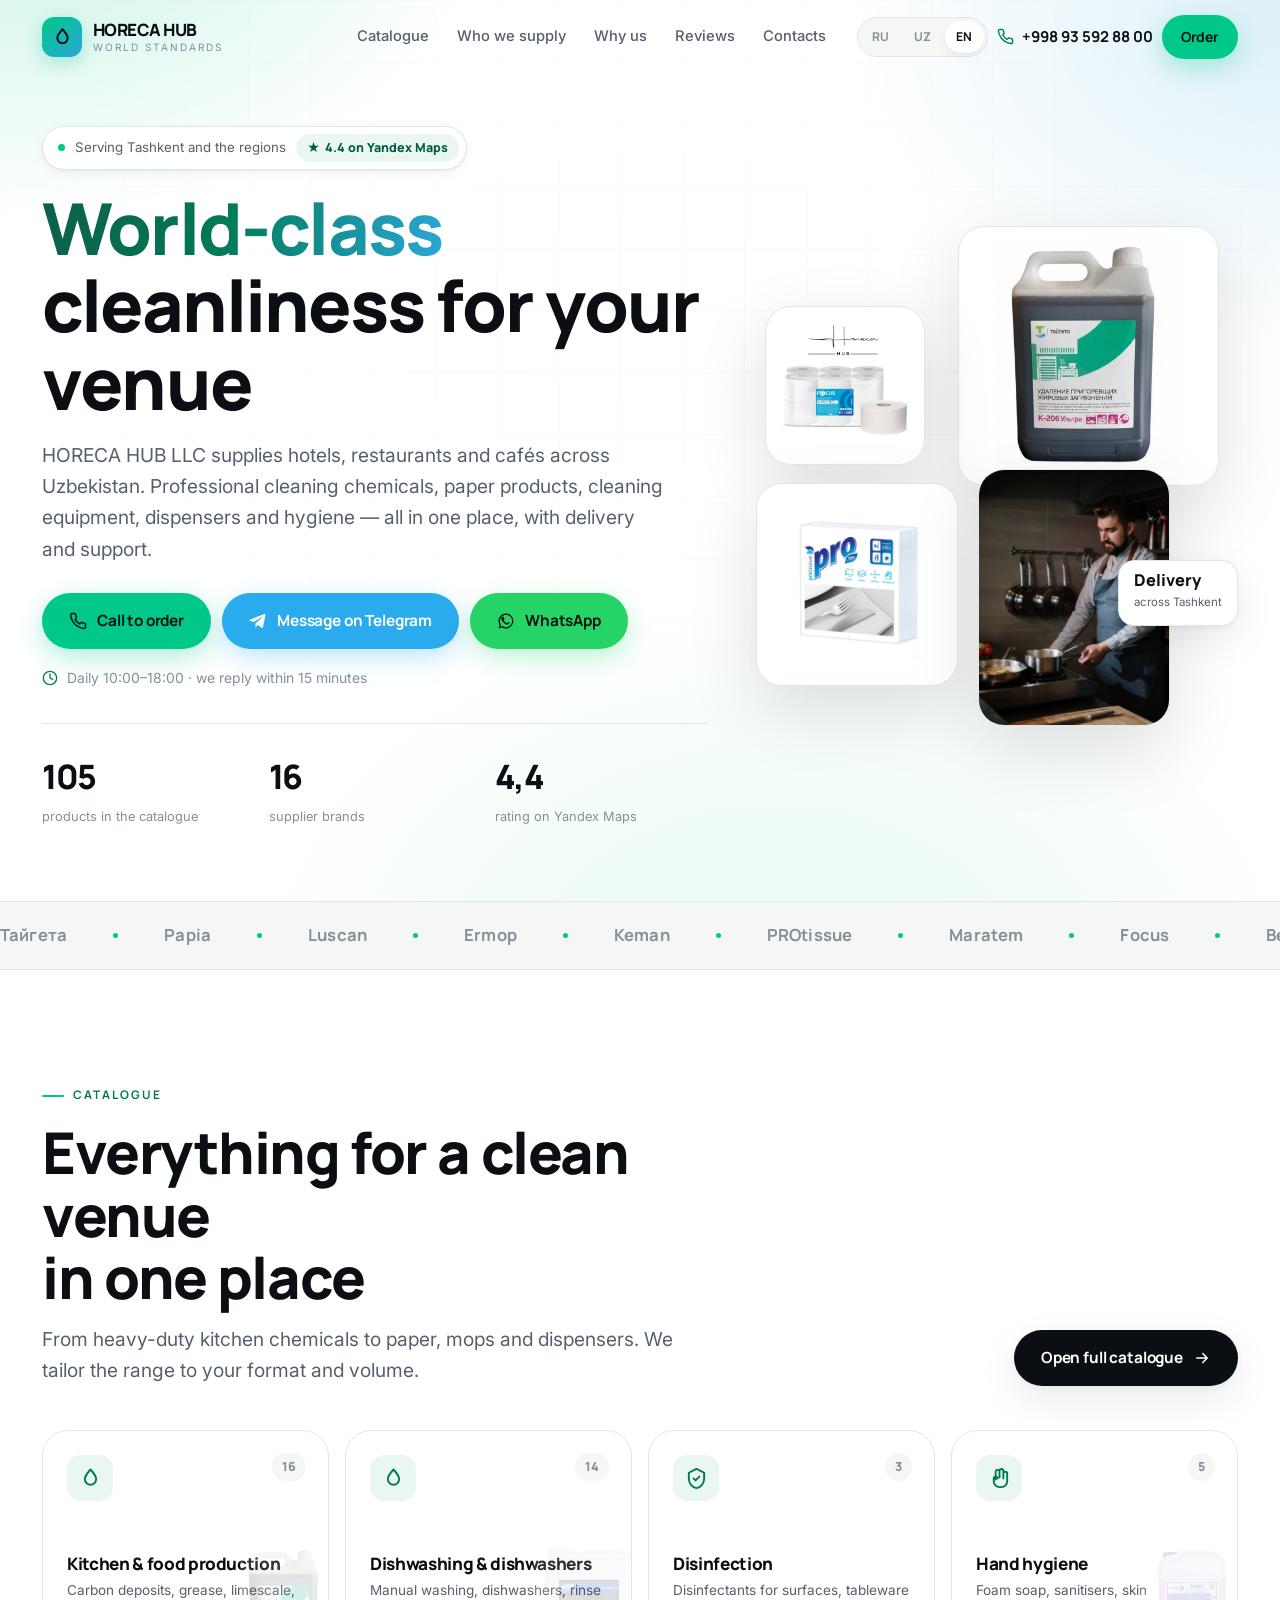
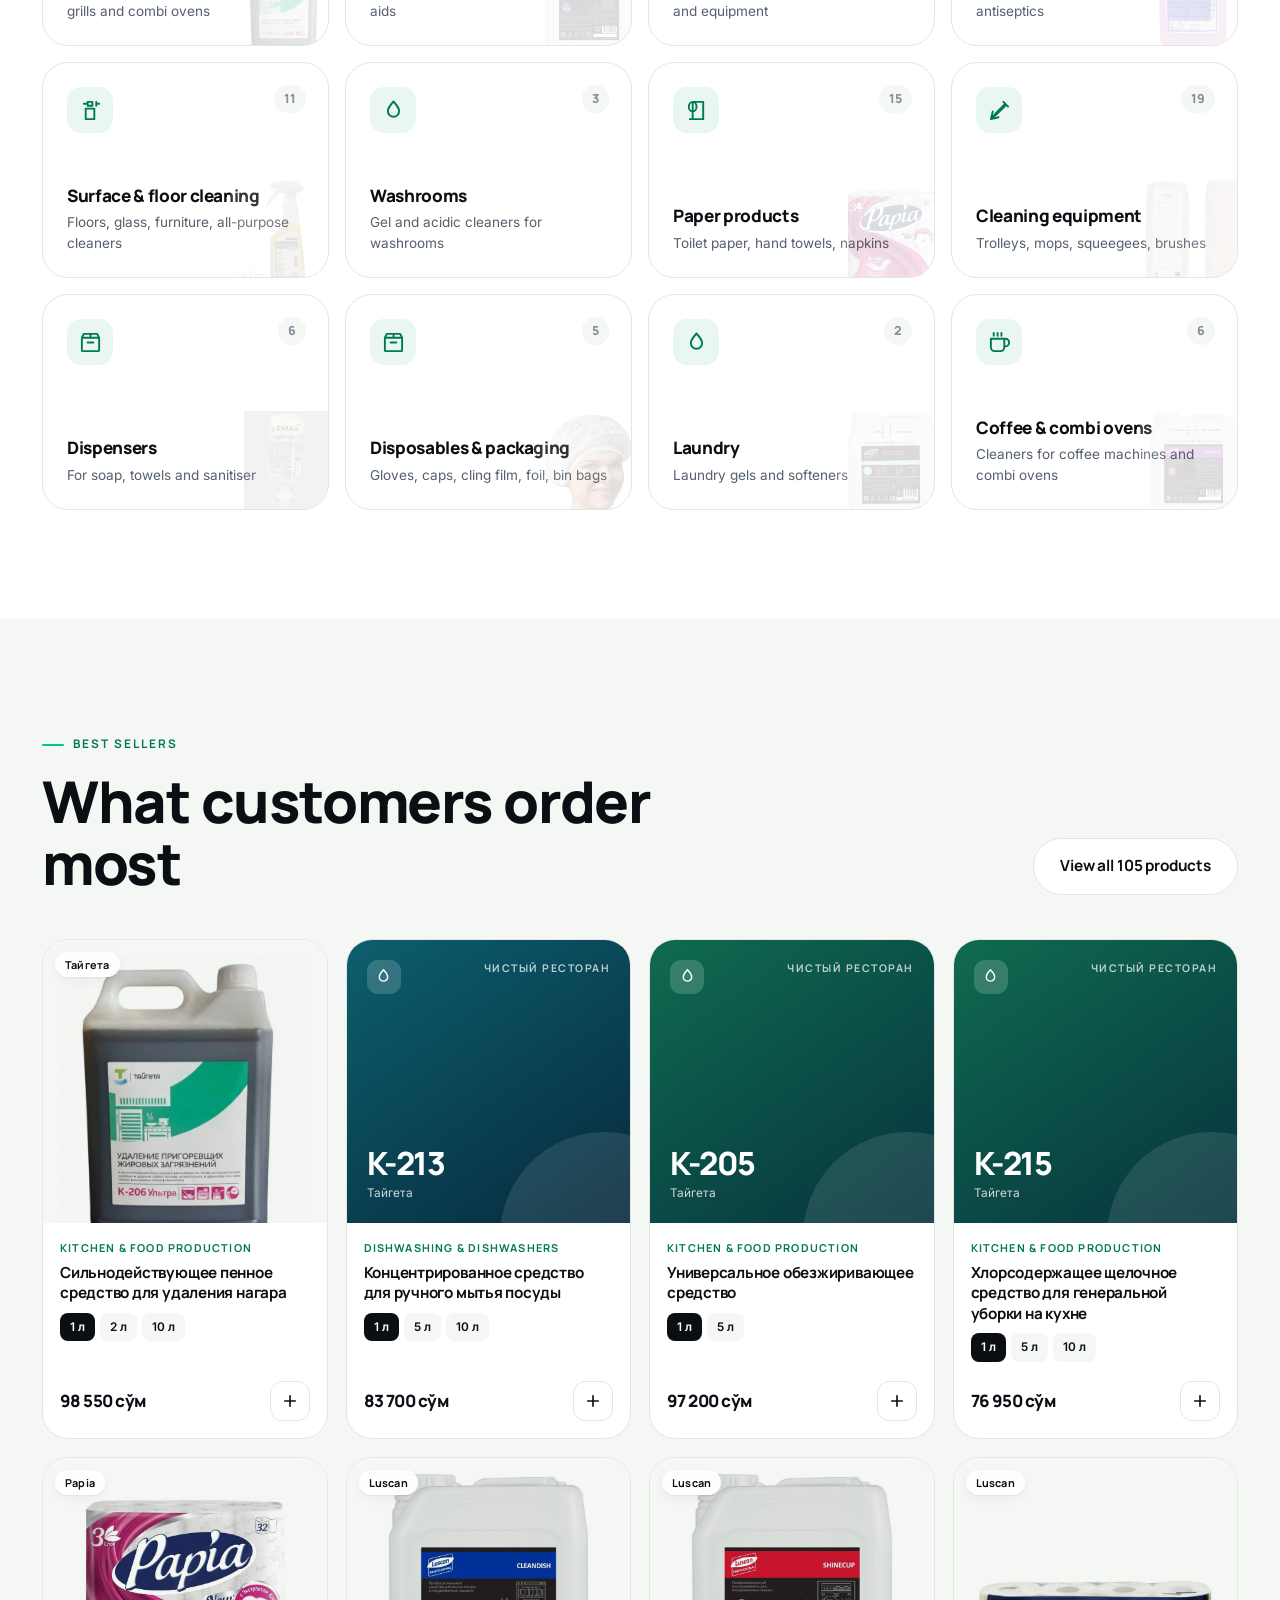
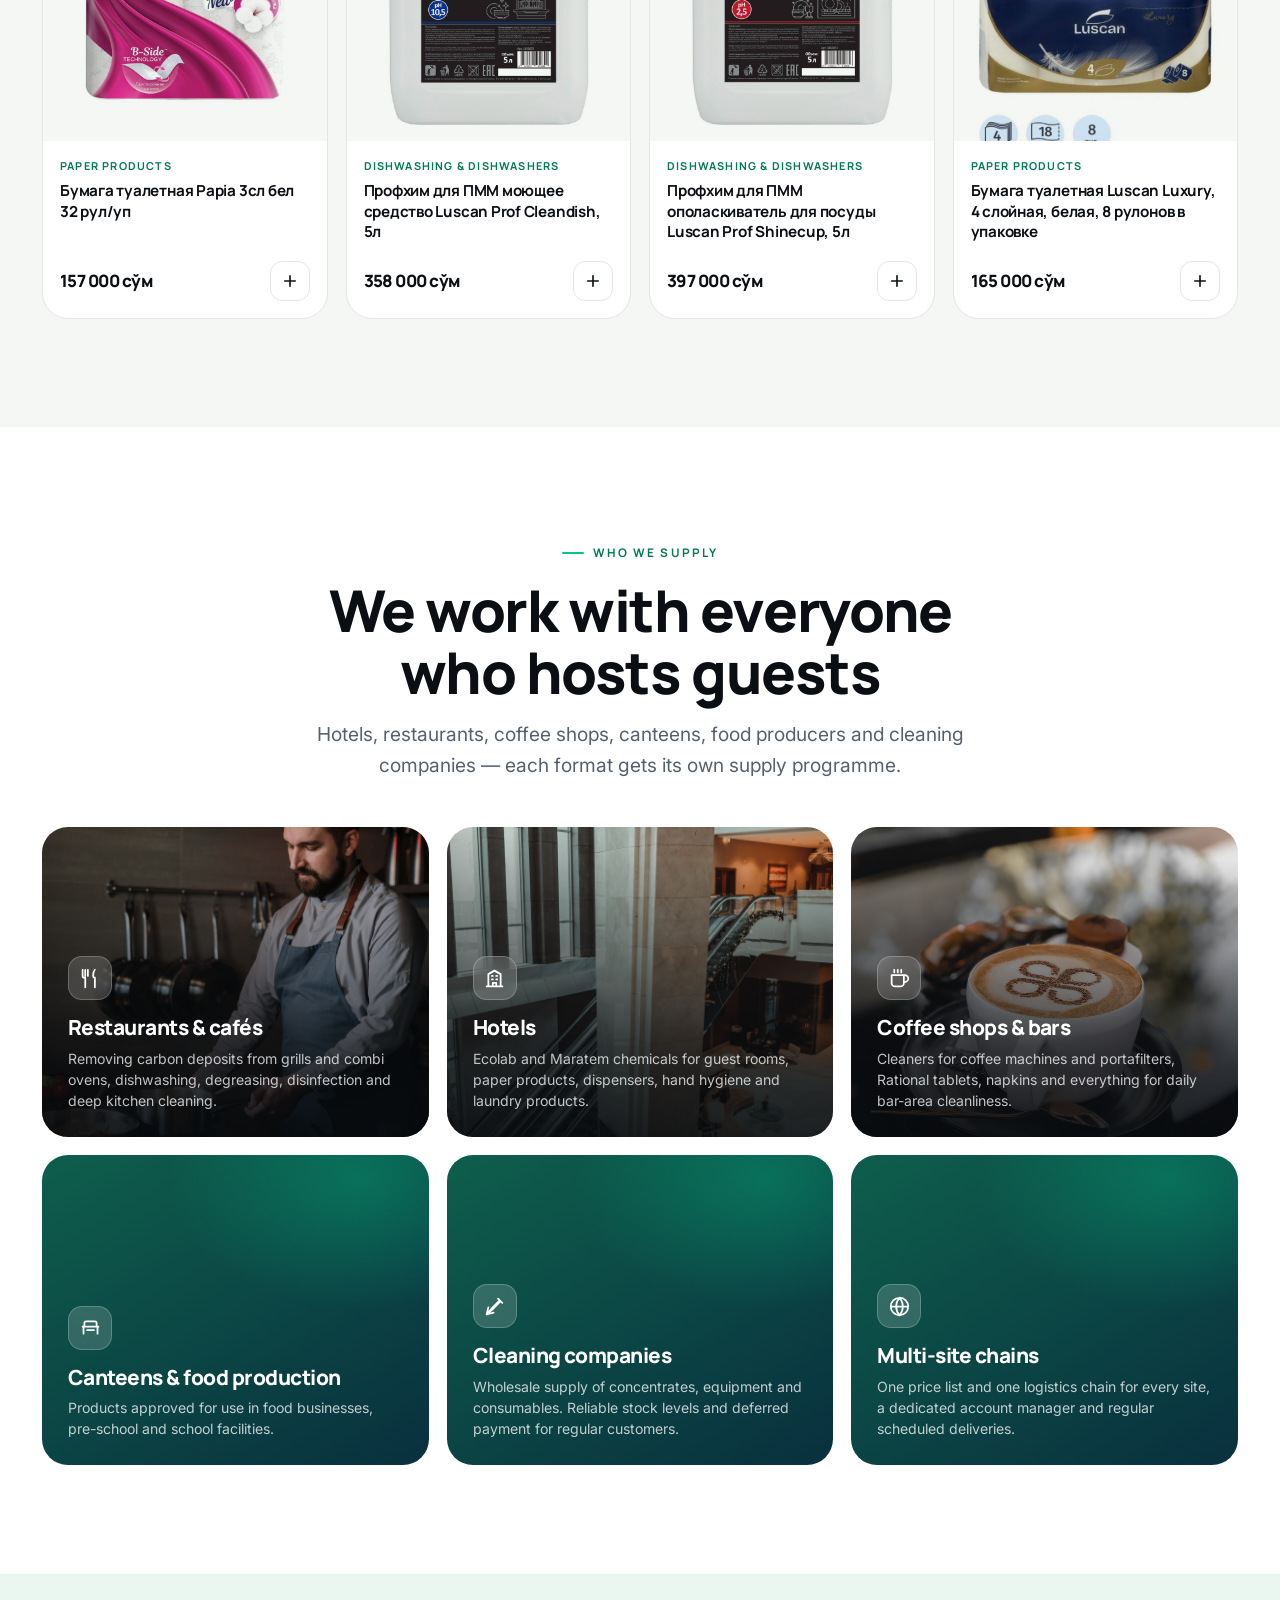
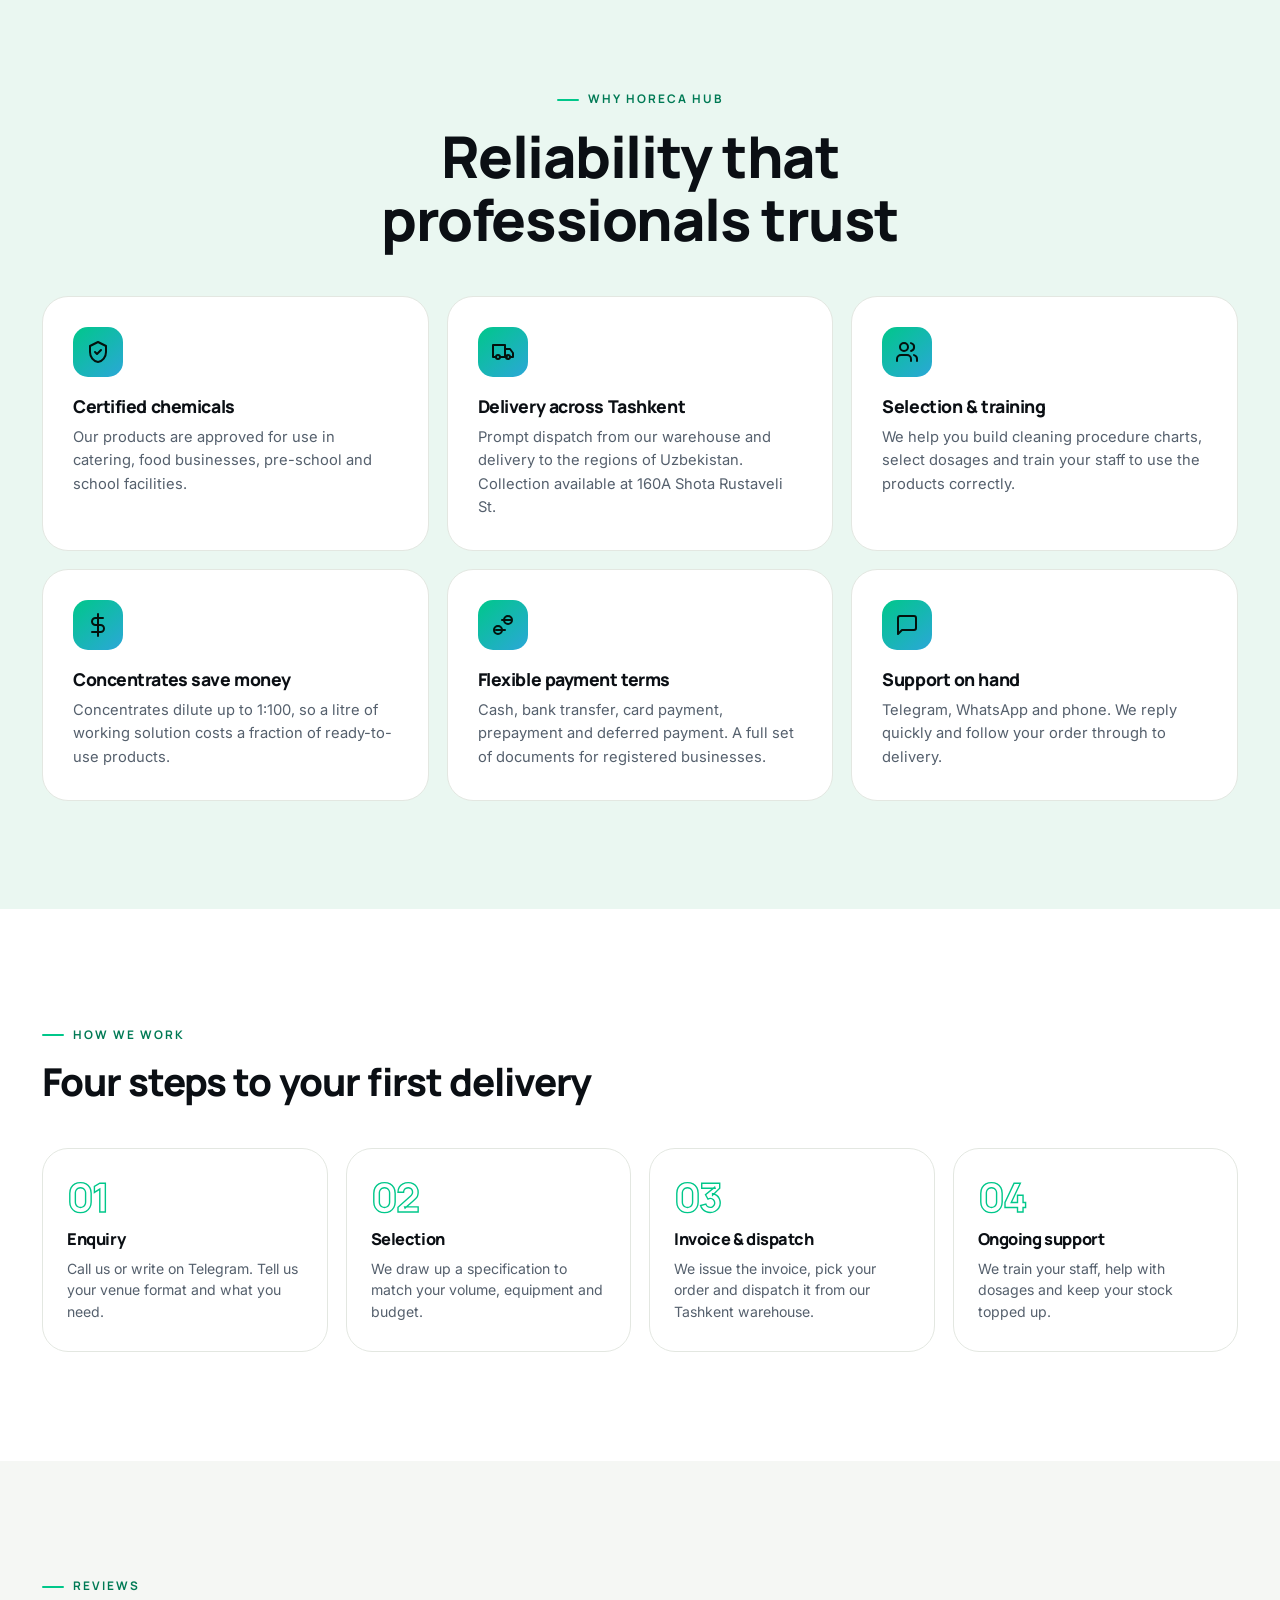
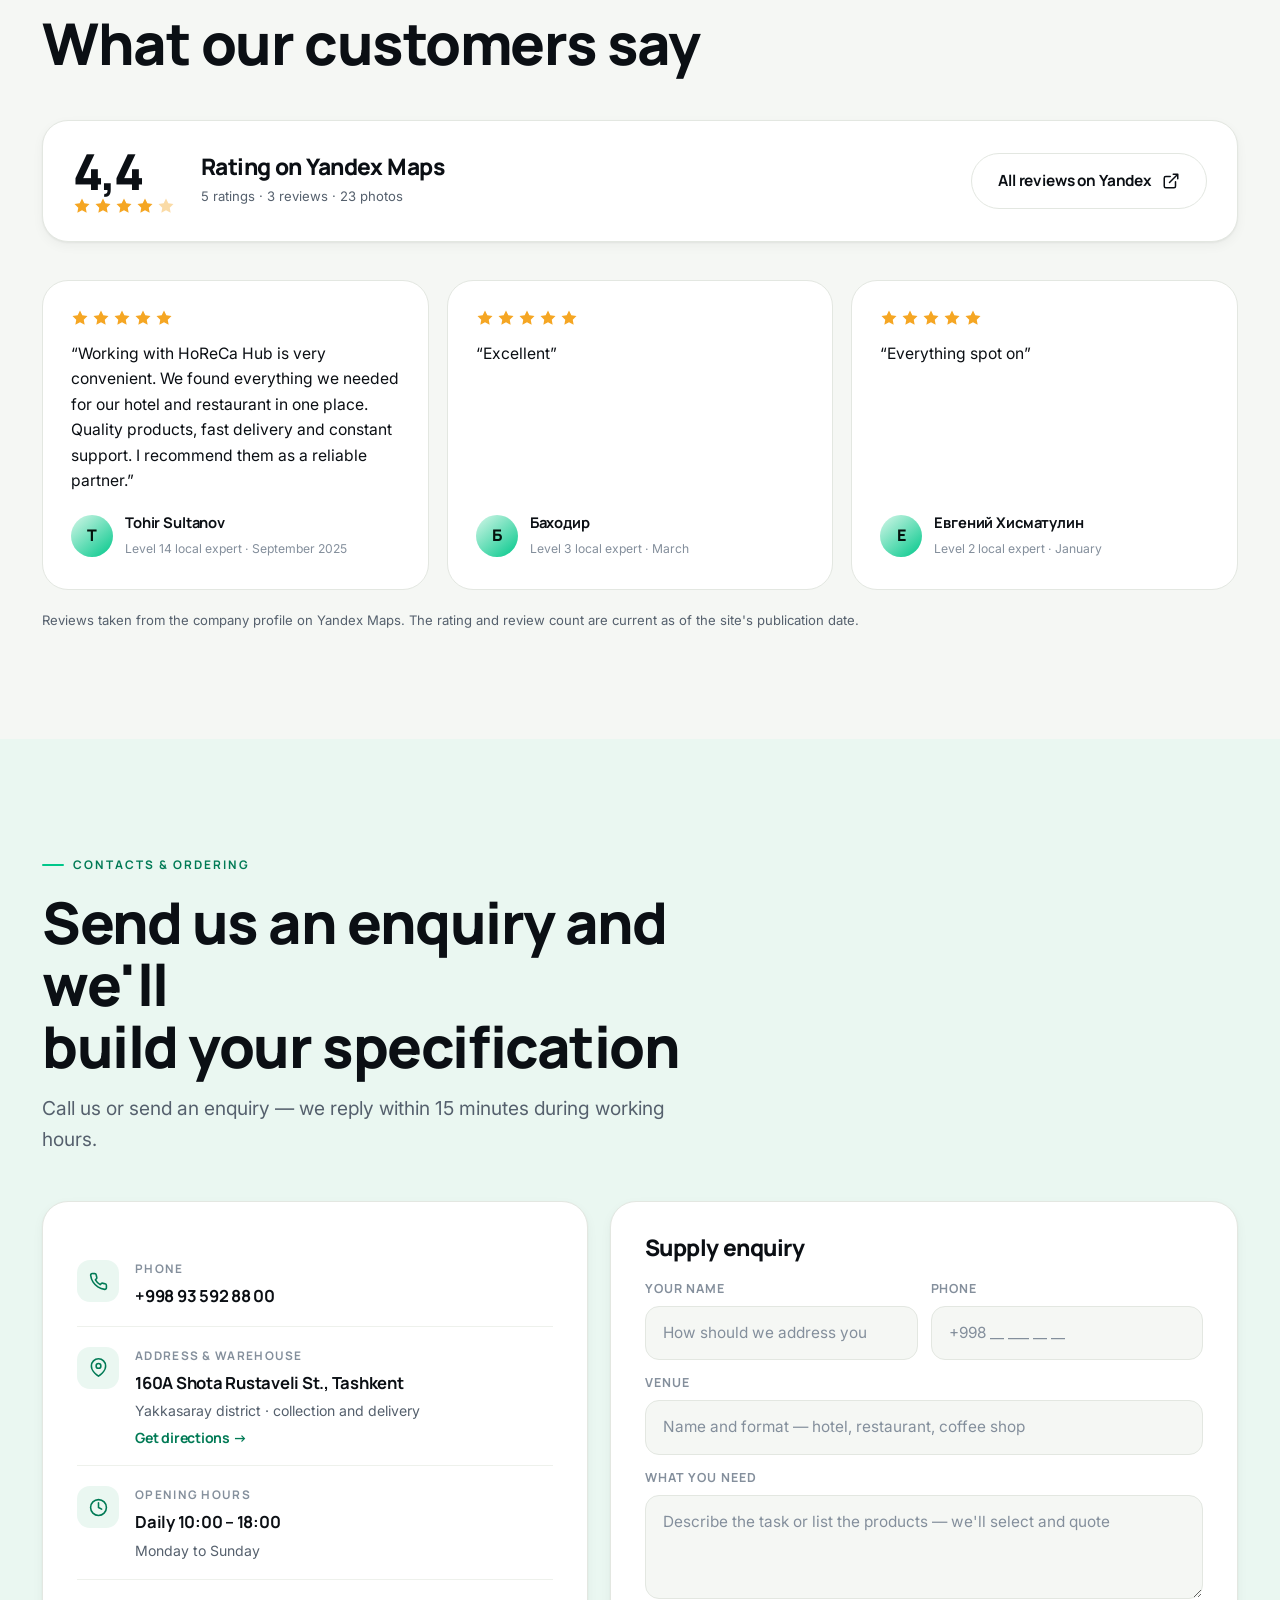
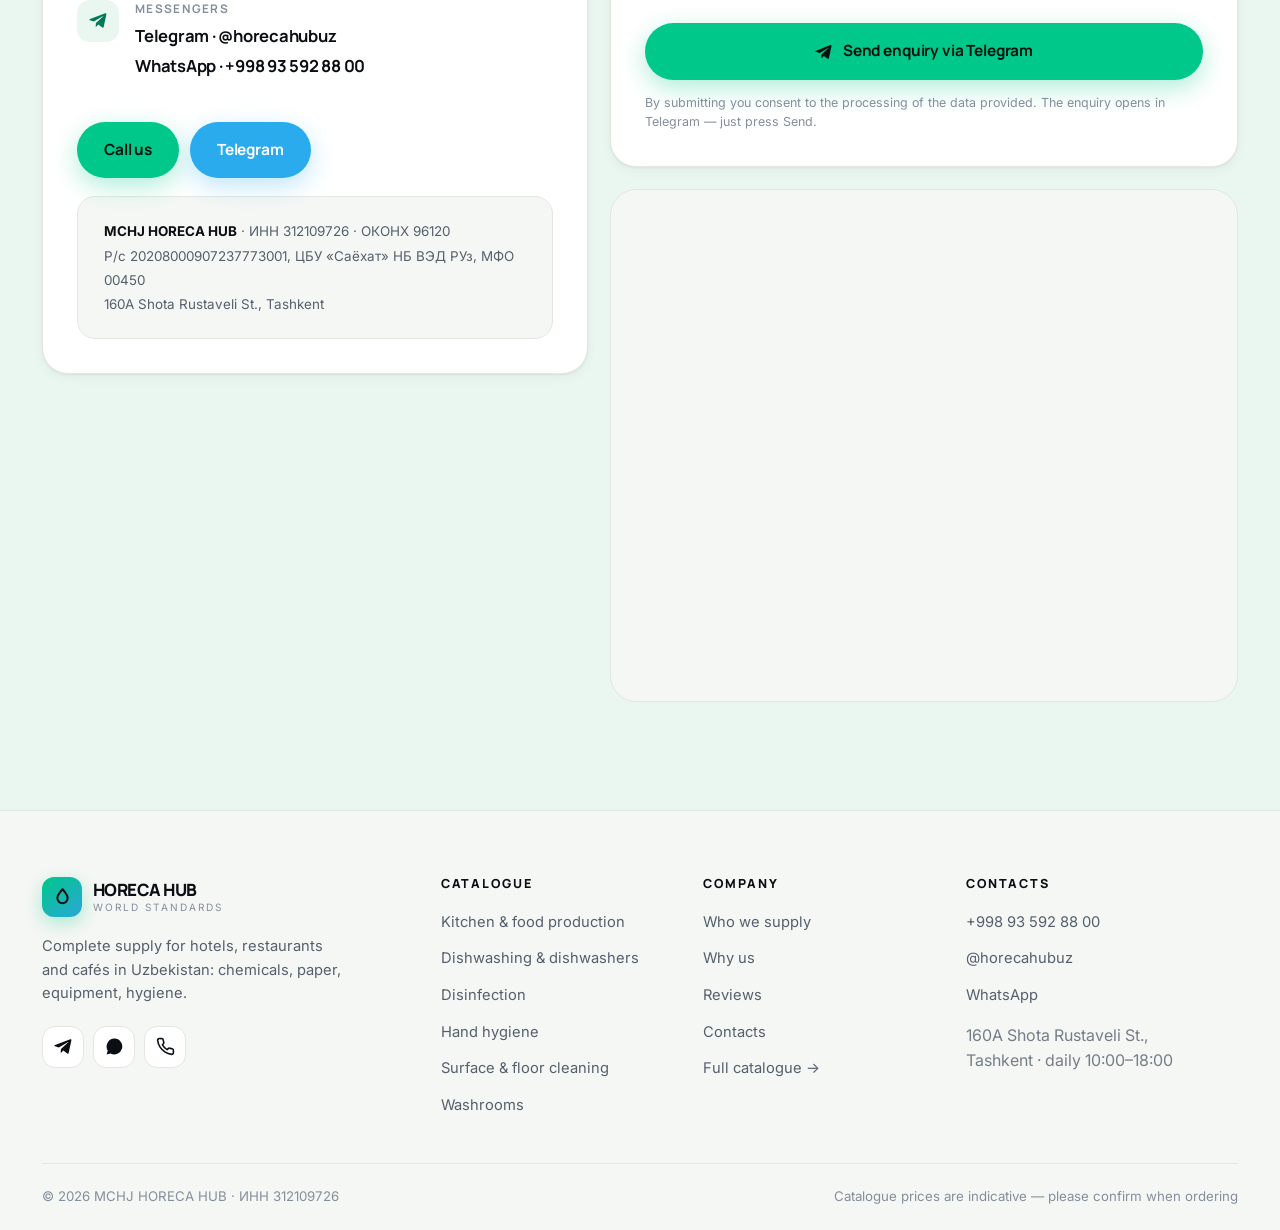
==== index.html @ 065fecea "fetch: download files from tools/fetch.txt" ====
<!DOCTYPE html>
<html lang="ru">
<head>
<meta charset="utf-8">
<meta name="viewport" content="width=device-width,initial-scale=1">
<title data-i18n="meta.title">HORECA HUB — профессиональная химия, бумага и инвентарь для HoReCa в Ташкенте</title>
<meta name="description" data-i18n-meta="meta.desc" content="HORECA HUB — комплексное снабжение гостиниц, ресторанов и кафе в Узбекистане: профессиональная химия, бумажная продукция, уборочный инвентарь, диспенсеры и гигиена. Доставка по Ташкенту. Тел. +998 93 592 88 00">
<meta name="keywords" content="horeca hub, хорека хаб, профессиональная химия Ташкент, Тайгета Узбекистан, моющие средства для ресторана, бумажная продукция оптом, уборочный инвентарь, Ecolab, Luscan, диспенсеры, HoReCa Ташкент">
<link rel="canonical" href="https://horecahub.uz/">
<link rel="alternate" hreflang="ru" href="https://horecahub.uz/?lang=ru">
<link rel="alternate" hreflang="uz" href="https://horecahub.uz/?lang=uz">
<link rel="alternate" hreflang="en" href="https://horecahub.uz/?lang=en">
<link rel="alternate" hreflang="x-default" href="https://horecahub.uz/">
<meta property="og:type" content="website">
<meta property="og:site_name" content="HORECA HUB">
<meta property="og:title" content="HORECA HUB — мировые стандарты чистоты для HoReCa">
<meta property="og:description" content="Профессиональная химия, бумажная продукция, уборочный инвентарь и гигиена для гостиниц, ресторанов и кафе Узбекистана.">
<meta property="og:locale" content="ru_RU">
<meta name="theme-color" content="#FFFFFF">
<link rel="icon" href="assets/img/favicon.svg" type="image/svg+xml">
<link rel="apple-touch-icon" href="assets/img/favicon.svg">
<link rel="preconnect" href="https://fonts.googleapis.com">
<link rel="preconnect" href="https://fonts.gstatic.com" crossorigin>
<link href="https://fonts.googleapis.com/css2?family=Inter:wght@400;500;600;700&family=Manrope:wght@700;800&display=swap" rel="stylesheet">
<link rel="stylesheet" href="assets/css/main.css?v=1.2">
<script type="application/ld+json">
{"@context":"https://schema.org","@type":["Store","Organization"],
"name":"HORECA HUB","legalName":"MCHJ HORECA HUB","taxID":"312109726",
"description":"Комплексное снабжение гостиниц, ресторанов и кафе: профессиональная химия, бумажная продукция, уборочный инвентарь, гигиена.",
"url":"https://horecahub.uz/","telephone":"+998935928800",
"address":{"@type":"PostalAddress","streetAddress":"ул. Шота Руставели, 160А","addressLocality":"Ташкент","addressRegion":"Яккасарайский район","addressCountry":"UZ"},
"geo":{"@type":"GeoCoordinates","latitude":41.255294,"longitude":69.215194},
"openingHoursSpecification":{"@type":"OpeningHoursSpecification","dayOfWeek":["Monday","Tuesday","Wednesday","Thursday","Friday","Saturday","Sunday"],"opens":"10:00","closes":"18:00"},
"aggregateRating":{"@type":"AggregateRating","ratingValue":"4.4","reviewCount":"3","ratingCount":"5","bestRating":"5"},
"sameAs":["https://t.me/horecahubuz","https://yandex.uz/maps/org/horecahub/129416108377/"]}
</script>
</head>
<body>

<!-- ======================= HEADER ======================= -->
<header class="hdr" id="hdr">
  <div class="wrap hdr-in">
    <a href="/" class="logo" aria-label="HORECA HUB">
      <span class="logo-m" aria-hidden="true">
        <svg viewBox="0 0 24 24" fill="none" stroke="#04120D" stroke-width="2.3" stroke-linecap="round" stroke-linejoin="round">
          <path d="M12 2.6c3.6 4 5.9 7 5.9 10a5.9 5.9 0 1 1-11.8 0c0-3 2.3-6 5.9-10Z"/></svg>
      </span>
      <span class="logo-t"><b>HORECA HUB</b><i data-i18n="brand.tagline">Мировые стандарты</i></span>
    </a>

    <nav class="nav" aria-label="Главное меню">
      <a href="#catalog"  data-i18n="nav.catalog">Каталог</a>
      <a href="#segments" data-i18n="nav.segments">Кому поставляем</a>
      <a href="#why"      data-i18n="nav.why">Почему мы</a>
      <a href="#reviews"  data-i18n="nav.reviews">Отзывы</a>
      <a href="#contacts" data-i18n="nav.contacts">Контакты</a>
    </nav>

    <div class="hdr-act">
      <div class="lang" id="lang" role="group" aria-label="Язык / Til / Language">
        <button type="button" data-lang="ru">RU</button>
        <button type="button" data-lang="uz">UZ</button>
        <button type="button" data-lang="en">EN</button>
      </div>
      <a class="hdr-tel" href="tel:+998935928800">
        <svg viewBox="0 0 24 24" fill="none" stroke="currentColor" stroke-width="2" stroke-linecap="round" stroke-linejoin="round"><path d="M22 16.9v3a2 2 0 0 1-2.2 2 19.8 19.8 0 0 1-8.6-3.1 19.5 19.5 0 0 1-6-6A19.8 19.8 0 0 1 2.1 4.2 2 2 0 0 1 4.1 2h3a2 2 0 0 1 2 1.7c.1 1 .4 1.9.7 2.8a2 2 0 0 1-.5 2.1L8.1 9.9a16 16 0 0 0 6 6l1.3-1.2a2 2 0 0 1 2.1-.5c.9.3 1.8.6 2.8.7a2 2 0 0 1 1.7 2Z"/></svg>
        +998 93 592 88 00
      </a>
      <a class="btn btn-a btn-s" href="#order" data-i18n="btn.order">Заказать</a>
      <button class="burger" id="burger" aria-label="Меню" aria-expanded="false"><span></span><span></span><span></span></button>
    </div>
  </div>
</header>

<div class="drawer" id="drawer">
  <div class="lang" role="group" aria-label="Язык / Til / Language">
    <button type="button" data-lang="ru">RU</button>
    <button type="button" data-lang="uz">UZ</button>
    <button type="button" data-lang="en">EN</button>
  </div>
  <a class="d-l" href="#catalog"  data-i18n="nav.catalog">Каталог</a>
  <a class="d-l" href="#segments" data-i18n="nav.segments">Кому поставляем</a>
  <a class="d-l" href="#why"      data-i18n="nav.why">Почему мы</a>
  <a class="d-l" href="#reviews"  data-i18n="nav.reviews">Отзывы</a>
  <a class="d-l" href="#contacts" data-i18n="nav.contacts">Контакты</a>
  <a class="d-l" href="catalog.html" data-i18n="nav.full">Весь каталог →</a>
  <div class="d-act">
    <a class="btn btn-a btn-block" href="tel:+998935928800" data-i18n="btn.call">Позвонить</a>
    <a class="btn btn-tg btn-block" href="https://t.me/horecahubuz" target="_blank" rel="noopener">Telegram</a>
  </div>
</div>

<!-- ======================= HERO ======================= -->
<section class="hero">
  <div class="wrap hero-grid">
    <div>
      <span class="pill"><span class="dot"></span> <span data-i18n="hero.pill">Работаем по Ташкенту и регионам</span> <b>★ <span data-i18n="hero.rating">4,4 на Яндекс Картах</span></b></span>

      <h1 class="h-xxl" data-i18n-html="hero.h1">Чистота <span class="grad">мирового уровня</span> для вашего заведения</h1>

      <p class="lead" data-i18n="hero.lead">ООО «HORECA HUB» — комплексное снабжение гостиниц, ресторанов и кафе в Узбекистане. Профессиональная химия, бумажная продукция, уборочный инвентарь, диспенсеры и гигиена — в одном месте, с доставкой и поддержкой.</p>

      <!-- ГЛАВНЫЕ КНОПКИ ЗАКАЗА -->
      <div class="cta-row">
        <a class="btn btn-a" href="tel:+998935928800">
          <svg viewBox="0 0 24 24" fill="none" stroke="currentColor" stroke-width="2" stroke-linecap="round" stroke-linejoin="round"><path d="M22 16.9v3a2 2 0 0 1-2.2 2 19.8 19.8 0 0 1-8.6-3.1 19.5 19.5 0 0 1-6-6A19.8 19.8 0 0 1 2.1 4.2 2 2 0 0 1 4.1 2h3a2 2 0 0 1 2 1.7c.1 1 .4 1.9.7 2.8a2 2 0 0 1-.5 2.1L8.1 9.9a16 16 0 0 0 6 6l1.3-1.2a2 2 0 0 1 2.1-.5c.9.3 1.8.6 2.8.7a2 2 0 0 1 1.7 2Z"/></svg>
          <span data-i18n="cta.call">Позвонить и заказать</span>
        </a>
        <a class="btn btn-tg" href="https://t.me/horecahubuz" target="_blank" rel="noopener">
          <svg viewBox="0 0 24 24" fill="currentColor"><path d="M21.9 4.3 18.6 20c-.2 1.1-.9 1.4-1.8.9l-5-3.7-2.4 2.3c-.3.3-.5.5-1 .5l.4-5 9.2-8.3c.4-.4-.1-.6-.6-.2L6.1 13.2l-4.9-1.5c-1-.3-1-1 .2-1.5l19.1-7.4c.9-.3 1.7.2 1.4 1.5Z"/></svg>
          <span data-i18n="cta.tg">Написать в Telegram</span>
        </a>
        <a class="btn btn-wa" href="https://wa.me/998935928800" target="_blank" rel="noopener">
          <svg viewBox="0 0 24 24" fill="currentColor"><path d="M17.5 14.4c-.3-.2-1.8-.9-2-1s-.5-.1-.7.1-.8 1-1 1.2-.4.2-.7.1a8.2 8.2 0 0 1-2.4-1.5 9 9 0 0 1-1.7-2.1c-.1-.3 0-.4.1-.6l.5-.6.3-.5V9l-1-2.3c-.2-.6-.5-.5-.7-.5h-.6c-.2 0-.6.1-.9.4A3.3 3.3 0 0 0 5.7 9c0 1.5 1 2.9 1.2 3.1a12 12 0 0 0 4.6 4.1c1.8.7 2.2.6 2.6.5.6 0 1.8-.7 2-1.5.3-.7.3-1.3.2-1.4l-.8-.4ZM12 2a10 10 0 0 0-8.5 15.2L2 22l4.9-1.3A10 10 0 1 0 12 2Zm0 18.2a8.2 8.2 0 0 1-4.2-1.2l-.3-.2-3 .8.8-2.9-.2-.3A8.2 8.2 0 1 1 12 20.2Z"/></svg>
          <span data-i18n="cta.wa">WhatsApp</span>
        </a>
      </div>

      <p class="cta-note">
        <svg viewBox="0 0 24 24" fill="none" stroke="currentColor" stroke-width="2" stroke-linecap="round" stroke-linejoin="round"><circle cx="12" cy="12" r="10"/><path d="M12 6v6l4 2"/></svg>
        <span data-i18n="hero.hours">Ежедневно 10:00–18:00 · ответим в течение 15 минут</span>
      </p>

      <div class="hero-stats">
        <div><b data-count="105">105</b><span data-i18n="stat.items">позиций в каталоге</span></div>
        <div><b data-count="16">16</b><span data-i18n="stat.brands">брендов-поставщиков</span></div>
        <div><b data-count="4.4" data-dec="1">4,4</b><span data-i18n="stat.rating">рейтинг на Яндекс Картах</span></div>
      </div>
    </div>

    <div class="collage" aria-hidden="true">
      <div class="cg cg-1"><img src="assets/img/products/128_0.jpg" alt="" loading="eager" width="800" height="800"></div>
      <div class="cg cg-4"><img src="assets/img/products/113_0.jpg" alt="" loading="eager" width="800" height="800"></div>
      <div class="cg cg-2"><img src="assets/img/products/110_0.jpg" alt="" loading="lazy" width="800" height="800"></div>
      <div class="cg cg-3 ph"><img src="assets/img/site/kitchen1.jpg" alt="" loading="lazy"></div>
      <div class="cg-badge cgb-1"><b data-i18n="badge.delivery">Доставка</b><span data-i18n="badge.deliveryIn">по Ташкенту</span></div>
    </div>
  </div>
</section>

<!-- ======================= BRANDS ======================= -->
<div class="marq" aria-label="Бренды">
  <div class="marq-t" id="marq"></div>
</div>

<!-- ======================= CATEGORIES ======================= -->
<section class="sec" id="catalog">
  <div class="wrap">
    <div class="sec-top">
      <div class="sec-h rv">
        <span class="eyebrow" data-i18n="cat.eyebrow">Каталог</span>
        <h2 class="h-xl" data-i18n-html="cat.h2">Всё для чистоты заведения<br>в одном месте</h2>
        <p class="lead" data-i18n="cat.lead">От сильнодействующей химии для кухни до бумаги, мопов и диспенсеров. Подберём ассортимент под ваш формат и объём.</p>
      </div>
      <a class="btn btn-d rv" href="catalog.html">
        <span data-i18n="cat.openAll">Открыть весь каталог</span>
        <svg viewBox="0 0 24 24" fill="none" stroke="currentColor" stroke-width="2" stroke-linecap="round" stroke-linejoin="round"><path d="M5 12h14M13 6l6 6-6 6"/></svg>
      </a>
    </div>
    <div class="cats" id="cats"></div>
  </div>
</section>

<!-- ======================= POPULAR ======================= -->
<section class="sec sec-sand">
  <div class="wrap">
    <div class="sec-top">
      <div class="sec-h rv">
        <span class="eyebrow" data-i18n="pop.eyebrow">Хиты продаж</span>
        <h2 class="h-xl" data-i18n="pop.h2">Что заказывают чаще всего</h2>
      </div>
      <a class="btn btn-o rv" href="catalog.html" data-i18n="pop.all">Смотреть все 105 позиций</a>
    </div>
    <div class="prods" id="popular"></div>
  </div>
</section>

<!-- ======================= SEGMENTS ======================= -->
<section class="sec" id="segments">
  <div class="wrap">
    <div class="sec-h ctr rv">
      <span class="eyebrow" data-i18n="seg.eyebrow">Кому поставляем</span>
      <h2 class="h-xl" data-i18n="seg.h2">Работаем с теми, кто принимает гостей</h2>
      <p class="lead" data-i18n="seg.lead">Отели, рестораны, кофейни, столовые, пищевые производства и клининговые компании — для каждого формата своя программа снабжения.</p>
    </div>
    <div class="segs">
      <article class="seg rv">
        <img src="assets/img/site/kitchen1.jpg" alt="Профессиональная кухня ресторана" loading="lazy">
        <span class="seg-ic"><svg viewBox="0 0 24 24" fill="none" stroke="currentColor" stroke-width="2" stroke-linecap="round" stroke-linejoin="round"><path d="M3 2v7c0 1.1.9 2 2 2h1v11M6 2v7M9 2v7M17 2c-1.7 1.7-2 4-2 6.5 0 1.4 1 2.5 2 2.5v11"/></svg></span>
        <h3 data-i18n="seg1.h">Рестораны и кафе</h3>
        <p data-i18n="seg1.p">Удаление нагара с грилей и пароконвектоматов, мойка посуды, обезжиривание, дезинфекция и генеральная уборка кухни.</p>
      </article>
      <article class="seg rv">
        <img src="assets/img/site/hotel1.jpg" alt="Лобби гостиницы" loading="lazy">
        <span class="seg-ic"><svg viewBox="0 0 24 24" fill="none" stroke="currentColor" stroke-width="2" stroke-linecap="round" stroke-linejoin="round"><path d="M3 21h18M5 21V7l7-4 7 4v14M9 9h1M14 9h1M9 13h1M14 13h1M10 21v-4h4v4"/></svg></span>
        <h3 data-i18n="seg2.h">Отели и гостиницы</h3>
        <p data-i18n="seg2.p">Химия для номерного фонда Ecolab и Maratem, бумажная продукция, диспенсеры, гигиена рук и средства для прачечной.</p>
      </article>
      <article class="seg rv">
        <img src="assets/img/site/cafe1.jpg" alt="Кофейня" loading="lazy">
        <span class="seg-ic"><svg viewBox="0 0 24 24" fill="none" stroke="currentColor" stroke-width="2" stroke-linecap="round" stroke-linejoin="round"><path d="M17 8h1a4 4 0 1 1 0 8h-1M3 8h14v9a4 4 0 0 1-4 4H7a4 4 0 0 1-4-4ZM6 2v3M10 2v3M14 2v3"/></svg></span>
        <h3 data-i18n="seg3.h">Кофейни и бары</h3>
        <p data-i18n="seg3.p">Средства для кофемашин и холдеров, таблетки Rational, салфетки, стаканы и всё для ежедневной чистоты барной зоны.</p>
      </article>
      <article class="seg nophoto rv">
        <span class="seg-ic"><svg viewBox="0 0 24 24" fill="none" stroke="currentColor" stroke-width="2" stroke-linecap="round" stroke-linejoin="round"><path d="M3 11h18M5 11V7a2 2 0 0 1 2-2h10a2 2 0 0 1 2 2v4M4 11v8M20 11v8M8 15h8"/></svg></span>
        <h3 data-i18n="seg4.h">Столовые и пищевые производства</h3>
        <p data-i18n="seg4.p">Средства, разрешённые для применения на пищевых предприятиях, в дошкольных и школьных учреждениях.</p>
      </article>
      <article class="seg nophoto rv">
        <span class="seg-ic"><svg viewBox="0 0 24 24" fill="none" stroke="currentColor" stroke-width="2" stroke-linecap="round" stroke-linejoin="round"><path d="m16 3 5 5M19 6 9.5 15.5 4 20l4.5-5.5L18 5M5 13l-2 8 8-2"/></svg></span>
        <h3 data-i18n="seg5.h">Клининговые компании</h3>
        <p data-i18n="seg5.p">Оптовые поставки концентратов, инвентаря и расходников. Стабильные остатки на складе и отсрочка для постоянных клиентов.</p>
      </article>
      <article class="seg nophoto rv">
        <span class="seg-ic"><svg viewBox="0 0 24 24" fill="none" stroke="currentColor" stroke-width="2" stroke-linecap="round" stroke-linejoin="round"><path d="M12 2a10 10 0 1 0 0 20 10 10 0 0 0 0-20ZM2 12h20M12 2a15 15 0 0 1 0 20 15 15 0 0 1 0-20Z"/></svg></span>
        <h3 data-i18n="seg6.h">Сетевые проекты</h3>
        <p data-i18n="seg6.p">Единый прайс и логистика для всех точек сети, персональный менеджер и регулярные плановые отгрузки.</p>
      </article>
    </div>
  </div>
</section>

<!-- ======================= WHY ======================= -->
<section class="sec sec-mint" id="why">
  <div class="wrap">
    <div class="sec-h ctr rv">
      <span class="eyebrow" data-i18n="why.eyebrow">Почему HORECA HUB</span>
      <h2 class="h-xl" data-i18n="why.h2">Надёжность, которой доверяют профессионалы</h2>
    </div>
    <div class="feats">
      <article class="feat rv">
        <span class="feat-ic"><svg viewBox="0 0 24 24" fill="none" stroke="currentColor" stroke-width="2" stroke-linecap="round" stroke-linejoin="round"><path d="M12 2 4 6v6c0 5 3.4 9.4 8 10 4.6-.6 8-5 8-10V6l-8-4Z"/><path d="m9 12 2 2 4-4"/></svg></span>
        <h3 data-i18n="why1.h">Сертифицированная химия</h3>
        <p data-i18n="why1.p">Средства разрешены для применения на объектах общественного питания, пищевых предприятиях, в дошкольных и школьных учреждениях.</p>
      </article>
      <article class="feat rv">
        <span class="feat-ic"><svg viewBox="0 0 24 24" fill="none" stroke="currentColor" stroke-width="2" stroke-linecap="round" stroke-linejoin="round"><path d="M10 17h4V5H2v12h3M20 17h2v-4l-3-4h-5v8h2M5 17a2 2 0 1 0 4 0 2 2 0 0 0-4 0ZM15 17a2 2 0 1 0 4 0 2 2 0 0 0-4 0Z"/></svg></span>
        <h3 data-i18n="why2.h">Доставка по Ташкенту</h3>
        <p data-i18n="why2.p">Оперативная отгрузка со склада, доставка в регионы Узбекистана. Самовывоз с Шота Руставели, 160А.</p>
      </article>
      <article class="feat rv">
        <span class="feat-ic"><svg viewBox="0 0 24 24" fill="none" stroke="currentColor" stroke-width="2" stroke-linecap="round" stroke-linejoin="round"><path d="M16 21v-2a4 4 0 0 0-4-4H6a4 4 0 0 0-4 4v2M9 11a4 4 0 1 0 0-8 4 4 0 0 0 0 8ZM22 21v-2a4 4 0 0 0-3-3.9M16 3.1a4 4 0 0 1 0 7.8"/></svg></span>
        <h3 data-i18n="why3.h">Подбор и обучение</h3>
        <p data-i18n="why3.p">Поможем составить технологические карты уборки, подобрать дозировки и обучить персонал правильному применению средств.</p>
      </article>
      <article class="feat rv">
        <span class="feat-ic"><svg viewBox="0 0 24 24" fill="none" stroke="currentColor" stroke-width="2" stroke-linecap="round" stroke-linejoin="round"><path d="M12 1v22M17 5H9.5a3.5 3.5 0 0 0 0 7h5a3.5 3.5 0 0 1 0 7H6"/></svg></span>
        <h3 data-i18n="why4.h">Выгодно на концентратах</h3>
        <p data-i18n="why4.p">Концентраты разводятся до 1:100 — себестоимость литра рабочего раствора в разы ниже готовых средств.</p>
      </article>
      <article class="feat rv">
        <span class="feat-ic"><svg viewBox="0 0 24 24" fill="none" stroke="currentColor" stroke-width="2" stroke-linecap="round" stroke-linejoin="round"><path d="M20 7h-9M14 17H5M17 3a4 4 0 1 0 0 8 4 4 0 0 0 0-8ZM7 13a4 4 0 1 0 0 8 4 4 0 0 0 0-8Z"/></svg></span>
        <h3 data-i18n="why5.h">Гибкие условия оплаты</h3>
        <p data-i18n="why5.p">Наличные, перечисление, оплата картой, предоплата и постоплата. Полный пакет документов для юридических лиц.</p>
      </article>
      <article class="feat rv">
        <span class="feat-ic"><svg viewBox="0 0 24 24" fill="none" stroke="currentColor" stroke-width="2" stroke-linecap="round" stroke-linejoin="round"><path d="M21 15a2 2 0 0 1-2 2H7l-4 4V5a2 2 0 0 1 2-2h14a2 2 0 0 1 2 2Z"/></svg></span>
        <h3 data-i18n="why6.h">Поддержка на связи</h3>
        <p data-i18n="why6.p">Telegram, WhatsApp и телефон. Отвечаем быстро и ведём заказ до момента получения.</p>
      </article>
    </div>
  </div>
</section>

<!-- ======================= HOW ======================= -->
<section class="sec">
  <div class="wrap">
    <div class="sec-h rv">
      <span class="eyebrow" data-i18n="how.eyebrow">Как мы работаем</span>
      <h2 class="h-l" data-i18n="how.h2">Четыре шага до первой поставки</h2>
    </div>
    <div class="steps">
      <article class="step rv"><h3 data-i18n="how1.h">Заявка</h3><p data-i18n="how1.p">Звоните или пишите в Telegram. Расскажите формат заведения и задачи.</p></article>
      <article class="step rv"><h3 data-i18n="how2.h">Подбор</h3><p data-i18n="how2.p">Составим спецификацию под ваш объём, оборудование и бюджет.</p></article>
      <article class="step rv"><h3 data-i18n="how3.h">Счёт и отгрузка</h3><p data-i18n="how3.p">Выставим счёт, соберём заказ и отгрузим со склада в Ташкенте.</p></article>
      <article class="step rv"><h3 data-i18n="how4.h">Сопровождение</h3><p data-i18n="how4.p">Обучим персонал, поможем с дозировками и будем пополнять запасы.</p></article>
    </div>
  </div>
</section>

<!-- ======================= REVIEWS ======================= -->
<section class="sec sec-sand" id="reviews">
  <div class="wrap">
    <div class="sec-h rv">
      <span class="eyebrow" data-i18n="rev.eyebrow">Отзывы</span>
      <h2 class="h-xl" data-i18n="rev.h2">Что говорят клиенты</h2>
    </div>

    <div class="rev-top rv">
      <div>
        <div class="rate-big">4,4</div>
        <div class="stars" aria-label="4,4 / 5">
          <svg viewBox="0 0 24 24" fill="currentColor"><path d="m12 2 3.1 6.3 6.9 1-5 4.9 1.2 6.8L12 17.8 5.8 21l1.2-6.8-5-4.9 6.9-1Z"/></svg>
          <svg viewBox="0 0 24 24" fill="currentColor"><path d="m12 2 3.1 6.3 6.9 1-5 4.9 1.2 6.8L12 17.8 5.8 21l1.2-6.8-5-4.9 6.9-1Z"/></svg>
          <svg viewBox="0 0 24 24" fill="currentColor"><path d="m12 2 3.1 6.3 6.9 1-5 4.9 1.2 6.8L12 17.8 5.8 21l1.2-6.8-5-4.9 6.9-1Z"/></svg>
          <svg viewBox="0 0 24 24" fill="currentColor"><path d="m12 2 3.1 6.3 6.9 1-5 4.9 1.2 6.8L12 17.8 5.8 21l1.2-6.8-5-4.9 6.9-1Z"/></svg>
          <svg viewBox="0 0 24 24" fill="currentColor" style="opacity:.4"><path d="m12 2 3.1 6.3 6.9 1-5 4.9 1.2 6.8L12 17.8 5.8 21l1.2-6.8-5-4.9 6.9-1Z"/></svg>
        </div>
      </div>
      <div style="flex:1;min-width:220px">
        <h3 class="h-m" data-i18n="rev.score">Оценка на Яндекс Картах</h3>
        <p class="muted tiny" style="margin-top:6px" data-i18n="rev.meta">5 оценок · 3 отзыва · 23 фотографии</p>
      </div>
      <a class="btn btn-o" href="https://yandex.uz/maps/org/horecahub/129416108377/reviews/" target="_blank" rel="noopener">
        <span data-i18n="rev.all">Все отзывы на Яндексе</span>
        <svg viewBox="0 0 24 24" fill="none" stroke="currentColor" stroke-width="2" stroke-linecap="round" stroke-linejoin="round"><path d="M18 13v6a2 2 0 0 1-2 2H5a2 2 0 0 1-2-2V8a2 2 0 0 1 2-2h6M15 3h6v6M10 14 21 3"/></svg>
      </a>
    </div>

    <div class="revs">
      <article class="rev rv">
        <div class="stars" aria-label="5/5"><svg viewBox="0 0 24 24" fill="currentColor"><path d="m12 2 3.1 6.3 6.9 1-5 4.9 1.2 6.8L12 17.8 5.8 21l1.2-6.8-5-4.9 6.9-1Z"/></svg><svg viewBox="0 0 24 24" fill="currentColor"><path d="m12 2 3.1 6.3 6.9 1-5 4.9 1.2 6.8L12 17.8 5.8 21l1.2-6.8-5-4.9 6.9-1Z"/></svg><svg viewBox="0 0 24 24" fill="currentColor"><path d="m12 2 3.1 6.3 6.9 1-5 4.9 1.2 6.8L12 17.8 5.8 21l1.2-6.8-5-4.9 6.9-1Z"/></svg><svg viewBox="0 0 24 24" fill="currentColor"><path d="m12 2 3.1 6.3 6.9 1-5 4.9 1.2 6.8L12 17.8 5.8 21l1.2-6.8-5-4.9 6.9-1Z"/></svg><svg viewBox="0 0 24 24" fill="currentColor"><path d="m12 2 3.1 6.3 6.9 1-5 4.9 1.2 6.8L12 17.8 5.8 21l1.2-6.8-5-4.9 6.9-1Z"/></svg></div>
        <p class="rev-q" data-i18n="rev1.q">«Работать с HoReCa Hub очень удобно. Мы нашли всё необходимое для отеля и ресторана в одном месте. Качественная продукция, быстрая доставка и постоянная поддержка. Рекомендую как надёжного партнёра.»</p>
        <div class="rev-a"><span class="av">T</span><div><b>Tohir Sultanov</b><span data-i18n="rev1.m">Знаток города 14 уровня · сентябрь 2025</span></div></div>
      </article>
      <article class="rev rv">
        <div class="stars" aria-label="5/5"><svg viewBox="0 0 24 24" fill="currentColor"><path d="m12 2 3.1 6.3 6.9 1-5 4.9 1.2 6.8L12 17.8 5.8 21l1.2-6.8-5-4.9 6.9-1Z"/></svg><svg viewBox="0 0 24 24" fill="currentColor"><path d="m12 2 3.1 6.3 6.9 1-5 4.9 1.2 6.8L12 17.8 5.8 21l1.2-6.8-5-4.9 6.9-1Z"/></svg><svg viewBox="0 0 24 24" fill="currentColor"><path d="m12 2 3.1 6.3 6.9 1-5 4.9 1.2 6.8L12 17.8 5.8 21l1.2-6.8-5-4.9 6.9-1Z"/></svg><svg viewBox="0 0 24 24" fill="currentColor"><path d="m12 2 3.1 6.3 6.9 1-5 4.9 1.2 6.8L12 17.8 5.8 21l1.2-6.8-5-4.9 6.9-1Z"/></svg><svg viewBox="0 0 24 24" fill="currentColor"><path d="m12 2 3.1 6.3 6.9 1-5 4.9 1.2 6.8L12 17.8 5.8 21l1.2-6.8-5-4.9 6.9-1Z"/></svg></div>
        <p class="rev-q" data-i18n="rev2.q">«Супер»</p>
        <div class="rev-a"><span class="av">Б</span><div><b>Баходир</b><span data-i18n="rev2.m">Знаток города 3 уровня · март</span></div></div>
      </article>
      <article class="rev rv">
        <div class="stars" aria-label="5/5"><svg viewBox="0 0 24 24" fill="currentColor"><path d="m12 2 3.1 6.3 6.9 1-5 4.9 1.2 6.8L12 17.8 5.8 21l1.2-6.8-5-4.9 6.9-1Z"/></svg><svg viewBox="0 0 24 24" fill="currentColor"><path d="m12 2 3.1 6.3 6.9 1-5 4.9 1.2 6.8L12 17.8 5.8 21l1.2-6.8-5-4.9 6.9-1Z"/></svg><svg viewBox="0 0 24 24" fill="currentColor"><path d="m12 2 3.1 6.3 6.9 1-5 4.9 1.2 6.8L12 17.8 5.8 21l1.2-6.8-5-4.9 6.9-1Z"/></svg><svg viewBox="0 0 24 24" fill="currentColor"><path d="m12 2 3.1 6.3 6.9 1-5 4.9 1.2 6.8L12 17.8 5.8 21l1.2-6.8-5-4.9 6.9-1Z"/></svg><svg viewBox="0 0 24 24" fill="currentColor"><path d="m12 2 3.1 6.3 6.9 1-5 4.9 1.2 6.8L12 17.8 5.8 21l1.2-6.8-5-4.9 6.9-1Z"/></svg></div>
        <p class="rev-q" data-i18n="rev3.q">«Всё чётко»</p>
        <div class="rev-a"><span class="av">Е</span><div><b>Евгений Хисматулин</b><span data-i18n="rev3.m">Знаток города 2 уровня · январь</span></div></div>
      </article>
    </div>
    <p class="tiny muted rv" style="margin-top:20px" data-i18n="rev.note">Отзывы с профиля компании на Яндекс Картах. Рейтинг и количество отзывов актуальны на дату публикации сайта.</p>
  </div>
</section>

<!-- ======================= CONTACTS / ORDER ======================= -->
<section class="sec sec-mint" id="contacts">
  <div class="wrap">
    <div class="sec-h rv" id="order">
      <span class="eyebrow" data-i18n="ct.eyebrow">Контакты и заказ</span>
      <h2 class="h-xl" data-i18n-html="ct.h2">Оставьте заявку — соберём<br>спецификацию под вас</h2>
      <p class="lead" data-i18n="ct.lead">Позвоните или отправьте заявку — ответим в рабочее время в течение 15 минут.</p>
    </div>

    <div class="ct-grid">
      <div class="ct-card rv">
        <div class="ct-list">
          <div class="ct-row">
            <span class="ct-ic"><svg viewBox="0 0 24 24" fill="none" stroke="currentColor" stroke-width="2" stroke-linecap="round" stroke-linejoin="round"><path d="M22 16.9v3a2 2 0 0 1-2.2 2 19.8 19.8 0 0 1-8.6-3.1 19.5 19.5 0 0 1-6-6A19.8 19.8 0 0 1 2.1 4.2 2 2 0 0 1 4.1 2h3a2 2 0 0 1 2 1.7c.1 1 .4 1.9.7 2.8a2 2 0 0 1-.5 2.1L8.1 9.9a16 16 0 0 0 6 6l1.3-1.2a2 2 0 0 1 2.1-.5c.9.3 1.8.6 2.8.7a2 2 0 0 1 1.7 2Z"/></svg></span>
            <div><i data-i18n="ct.phone">Телефон</i>
              <a class="cv" href="tel:+998935928800">+998 93 592 88 00</a>
            </div>
          </div>
          <div class="ct-row">
            <span class="ct-ic"><svg viewBox="0 0 24 24" fill="none" stroke="currentColor" stroke-width="2" stroke-linecap="round" stroke-linejoin="round"><path d="M21 10c0 7-9 13-9 13s-9-6-9-13a9 9 0 0 1 18 0Z"/><circle cx="12" cy="10" r="3"/></svg></span>
            <div><i data-i18n="ct.addr">Адрес и склад</i><b data-i18n="ct.addrVal">г. Ташкент, ул. Шота Руставели, 160А</b>
              <p data-i18n="ct.addrSub">Яккасарайский район · самовывоз и доставка</p>
              <a class="cv ct-link" href="https://yandex.uz/maps/org/horecahub/129416108377/" target="_blank" rel="noopener" data-i18n="ct.route">Построить маршрут →</a>
            </div>
          </div>
          <div class="ct-row">
            <span class="ct-ic"><svg viewBox="0 0 24 24" fill="none" stroke="currentColor" stroke-width="2" stroke-linecap="round" stroke-linejoin="round"><circle cx="12" cy="12" r="10"/><path d="M12 6v6l4 2"/></svg></span>
            <div><i data-i18n="ct.hours">Время работы</i><b data-i18n="ct.hoursVal">Ежедневно 10:00 – 18:00</b><p data-i18n="ct.hoursSub">Понедельник – воскресенье</p></div>
          </div>
          <div class="ct-row">
            <span class="ct-ic"><svg viewBox="0 0 24 24" fill="currentColor"><path d="M21.9 4.3 18.6 20c-.2 1.1-.9 1.4-1.8.9l-5-3.7-2.4 2.3c-.3.3-.5.5-1 .5l.4-5 9.2-8.3c.4-.4-.1-.6-.6-.2L6.1 13.2l-4.9-1.5c-1-.3-1-1 .2-1.5l19.1-7.4c.9-.3 1.7.2 1.4 1.5Z"/></svg></span>
            <div><i data-i18n="ct.msg">Мессенджеры</i>
              <a class="cv" href="https://t.me/horecahubuz" target="_blank" rel="noopener">Telegram · @horecahubuz</a>
              <a class="cv" href="https://wa.me/998935928800" target="_blank" rel="noopener">WhatsApp · +998 93 592 88 00</a>
            </div>
          </div>
        </div>

        <div class="cta-row" style="margin-top:26px">
          <a class="btn btn-a" href="tel:+998935928800" data-i18n="btn.call">Позвонить</a>
          <a class="btn btn-tg" href="https://t.me/horecahubuz" target="_blank" rel="noopener">Telegram</a>
        </div>

        <div class="req">
          <b>MCHJ HORECA HUB</b> · ИНН 312109726 · ОКОНХ 96120<br>
          Р/с 20208000907237773001, ЦБУ «Саёхат» НБ ВЭД РУз, МФО 00450<br>
          <span data-i18n="ct.addrVal">г. Ташкент, ул. Шота Руставели, 160А</span>
        </div>
      </div>

      <div class="rv" style="display:grid;gap:22px">
        <div class="ct-card">
          <h3 class="h-m" style="margin-bottom:18px" data-i18n="ct.formH">Заявка на поставку</h3>
          <form class="form" id="orderForm" novalidate>
            <div class="f2">
              <div class="fld"><label for="f-name" data-i18n="f.name">Ваше имя</label>
                <input id="f-name" name="name" data-i18n-ph="f.namePh" placeholder="Как к вам обращаться" autocomplete="name" required></div>
              <div class="fld"><label for="f-phone" data-i18n="f.phone">Телефон</label>
                <input id="f-phone" name="phone" type="tel" placeholder="+998 __ ___ __ __" autocomplete="tel" required></div>
            </div>
            <div class="fld"><label for="f-company" data-i18n="f.company">Заведение</label>
              <input id="f-company" name="company" data-i18n-ph="f.companyPh" placeholder="Название и формат — отель, ресторан, кофейня" autocomplete="organization"></div>
            <div class="fld"><label for="f-msg" data-i18n="f.msg">Что нужно</label>
              <textarea id="f-msg" name="msg" data-i18n-ph="f.msgPh" placeholder="Опишите задачу или перечислите позиции — подберём и посчитаем"></textarea></div>
            <button class="btn btn-a btn-block" type="submit" style="margin-top:4px">
              <svg viewBox="0 0 24 24" fill="currentColor"><path d="M21.9 4.3 18.6 20c-.2 1.1-.9 1.4-1.8.9l-5-3.7-2.4 2.3c-.3.3-.5.5-1 .5l.4-5 9.2-8.3c.4-.4-.1-.6-.6-.2L6.1 13.2l-4.9-1.5c-1-.3-1-1 .2-1.5l19.1-7.4c.9-.3 1.7.2 1.4 1.5Z"/></svg>
              <span data-i18n="f.submit">Отправить заявку в Telegram</span>
            </button>
            <p class="f-note" data-i18n="f.note">Нажимая кнопку, вы соглашаетесь на обработку указанных данных. Заявка откроется в Telegram — останется нажать «Отправить».</p>
          </form>
        </div>

        <div class="map">
          <iframe src="https://yandex.uz/map-widget/v1/?oid=129416108377&ol=biz&z=17"
            title="HORECA HUB — Ташкент, ул. Шота Руставели, 160А"
            loading="lazy" allowfullscreen></iframe>
          <div class="map-bar">
            <div>
              <b data-i18n="ct.addrVal">г. Ташкент, ул. Шота Руставели, 160А</b>
              <span data-i18n="ct.addrSub">Яккасарайский район · ежедневно 10:00–18:00</span>
            </div>
            <a class="btn btn-a btn-s" href="https://yandex.uz/maps/org/horecahub/129416108377/" target="_blank" rel="noopener">
              <span data-i18n="map.route">Маршрут</span>
              <svg viewBox="0 0 24 24" fill="none" stroke="currentColor" stroke-width="2" stroke-linecap="round" stroke-linejoin="round"><path d="M5 12h14M13 6l6 6-6 6"/></svg>
            </a>
          </div>
        </div>
      </div>
    </div>
  </div>
</section>

<!-- ======================= FOOTER ======================= -->
<footer class="ft">
  <div class="wrap">
    <div class="ft-grid">
      <div>
        <a href="/" class="logo" style="margin-bottom:18px">
          <span class="logo-m" aria-hidden="true"><svg viewBox="0 0 24 24" fill="none" stroke="#04120D" stroke-width="2.3" stroke-linecap="round" stroke-linejoin="round"><path d="M12 2.6c3.6 4 5.9 7 5.9 10a5.9 5.9 0 1 1-11.8 0c0-3 2.3-6 5.9-10Z"/></svg></span>
          <span class="logo-t"><b>HORECA HUB</b><i data-i18n="brand.tagline">Мировые стандарты</i></span>
        </a>
        <p style="font-size:.92rem;max-width:34ch" data-i18n="ft.about">Комплексное снабжение гостиниц, ресторанов и кафе в Узбекистане: химия, бумага, инвентарь, гигиена.</p>
        <div class="soc">
          <a href="https://t.me/horecahubuz" target="_blank" rel="noopener" aria-label="Telegram"><svg viewBox="0 0 24 24" fill="currentColor"><path d="M21.9 4.3 18.6 20c-.2 1.1-.9 1.4-1.8.9l-5-3.7-2.4 2.3c-.3.3-.5.5-1 .5l.4-5 9.2-8.3c.4-.4-.1-.6-.6-.2L6.1 13.2l-4.9-1.5c-1-.3-1-1 .2-1.5l19.1-7.4c.9-.3 1.7.2 1.4 1.5Z"/></svg></a>
          <a href="https://wa.me/998935928800" target="_blank" rel="noopener" aria-label="WhatsApp"><svg viewBox="0 0 24 24" fill="currentColor"><path d="M17.5 14.4c-.3-.2-1.8-.9-2-1s-.5-.1-.7.1-.8 1-1 1.2-.4.2-.7.1a8.2 8.2 0 0 1-2.4-1.5 9 9 0 0 1-1.7-2.1c-.1-.3 0-.4.1-.6l.5-.6.3-.5V9l-1-2.3c-.2-.6-.5-.5-.7-.5h-.6c-.2 0-.6.1-.9.4A3.3 3.3 0 0 0 5.7 9c0 1.5 1 2.9 1.2 3.1a12 12 0 0 0 4.6 4.1c1.8.7 2.2.6 2.6.5.6 0 1.8-.7 2-1.5.3-.7.3-1.3.2-1.4l-.8-.4ZM12 2a10 10 0 0 0-8.5 15.2L2 22l4.9-1.3A10 10 0 1 0 12 2Z"/></svg></a>
          <a href="tel:+998935928800" aria-label="+998 93 592 88 00"><svg viewBox="0 0 24 24" fill="none" stroke="currentColor" stroke-width="2" stroke-linecap="round" stroke-linejoin="round"><path d="M22 16.9v3a2 2 0 0 1-2.2 2 19.8 19.8 0 0 1-8.6-3.1 19.5 19.5 0 0 1-6-6A19.8 19.8 0 0 1 2.1 4.2 2 2 0 0 1 4.1 2h3a2 2 0 0 1 2 1.7c.1 1 .4 1.9.7 2.8a2 2 0 0 1-.5 2.1L8.1 9.9a16 16 0 0 0 6 6l1.3-1.2a2 2 0 0 1 2.1-.5c.9.3 1.8.6 2.8.7a2 2 0 0 1 1.7 2Z"/></svg></a>
        </div>
      </div>
      <div><h4 data-i18n="ft.catalog">Каталог</h4><ul id="ft-cats"></ul></div>
      <div><h4 data-i18n="ft.company">Компания</h4><ul>
        <li><a href="#segments" data-i18n="nav.segments">Кому поставляем</a></li>
        <li><a href="#why"      data-i18n="nav.why">Почему мы</a></li>
        <li><a href="#reviews"  data-i18n="nav.reviews">Отзывы</a></li>
        <li><a href="#contacts" data-i18n="nav.contacts">Контакты</a></li>
        <li><a href="catalog.html" data-i18n="nav.full">Весь каталог →</a></li>
      </ul></div>
      <div><h4 data-i18n="ft.contacts">Контакты</h4><ul>
        <li><a href="tel:+998935928800">+998 93 592 88 00</a></li>
        <li><a href="https://t.me/horecahubuz" target="_blank" rel="noopener">@horecahubuz</a></li>
        <li><a href="https://wa.me/998935928800" target="_blank" rel="noopener">WhatsApp</a></li>
        <li style="margin-top:4px;opacity:.8" data-i18n-html="ft.addr">ул. Шота Руставели, 160А,<br>Ташкент · ежедневно 10:00–18:00</li>
      </ul></div>
    </div>
    <div class="ft-bot">
      <span>© <span id="yr">2026</span> MCHJ HORECA HUB · ИНН 312109726</span>
      <span data-i18n="ft.prices">Цены в каталоге справочные — уточняйте при заказе</span>
    </div>
  </div>
</footer>

<div class="mbar">
  <a class="btn btn-a" href="tel:+998935928800" data-i18n="btn.call">Позвонить</a>
  <a class="btn btn-tg" href="https://t.me/horecahubuz" target="_blank" rel="noopener">Telegram</a>
</div>

<div class="toast" id="toast"><svg viewBox="0 0 24 24" fill="none" stroke="currentColor" stroke-width="2.4" stroke-linecap="round" stroke-linejoin="round"><path d="M20 6 9 17l-5-5"/></svg><span id="toast-t"></span></div>

<script src="assets/js/i18n.js?v=1.2"></script>
<script src="assets/js/data.js?v=1.2"></script>
<script src="assets/js/app.js?v=1.2"></script>
</body>
</html>
---- assets/css/main.css ----
/* ============================================================
   HORECA HUB — design system (светлая тема)
   ============================================================ */
:root{
  --paper:#FFFFFF; --sand:#F5F7F4; --sand-2:#ECF0E9; --mint:#EAF7F1;
  --ink:#0B0F14; --ink-2:#161C24; --ink-3:#1F2730;
  --accent:#00C78A; --accent-d:#007A55; --accent-dd:#005C40; --accent-l:#D6F7E9;
  --cyan:#2BA7D8; --deep:#0E5E4C;
  --txt:#0B0F14; --txt-2:#55606D; --txt-3:#848F9C;
  --line:#E3E7E1; --line-2:#EEF1EC;
  --r-s:12px; --r-m:18px; --r-l:26px; --r-xl:34px;
  --wrap:1240px;
  --sh-s:0 1px 2px rgba(11,15,20,.05),0 4px 12px rgba(11,15,20,.045);
  --sh-m:0 2px 6px rgba(11,15,20,.05),0 14px 40px rgba(11,15,20,.08);
  --sh-l:0 24px 70px rgba(11,15,20,.13);
  --ease:cubic-bezier(.22,1,.36,1);
  --ff:'Inter',-apple-system,BlinkMacSystemFont,'Segoe UI',Roboto,sans-serif;
  --fd:'Manrope',var(--ff);
}
*,*::before,*::after{box-sizing:border-box}
html{-webkit-text-size-adjust:100%;scroll-behavior:smooth;scroll-padding-top:86px}
body{margin:0;font-family:var(--ff);background:var(--paper);color:var(--txt);
  font-size:16px;line-height:1.6;-webkit-font-smoothing:antialiased;overflow-x:hidden}
img{max-width:100%;display:block}
a{color:inherit;text-decoration:none}
button,input,textarea,select{font:inherit;color:inherit}
h1,h2,h3,h4{font-family:var(--fd);font-weight:800;line-height:1.08;letter-spacing:-.025em;margin:0}
p{margin:0}
::selection{background:var(--accent);color:#04120D}
.wrap{width:100%;max-width:var(--wrap);margin-inline:auto;padding-inline:22px}
.sr{position:absolute;width:1px;height:1px;overflow:hidden;clip:rect(0 0 0 0);white-space:nowrap}

/* ---------- type ---------- */
.h-xxl{font-size:clamp(2.45rem,5.6vw,4.5rem)}
.h-xl{font-size:clamp(2.1rem,4.6vw,3.6rem)}
.h-l{font-size:clamp(1.6rem,3vw,2.4rem)}
.h-m{font-size:clamp(1.18rem,1.9vw,1.42rem)}
.lead{font-size:clamp(1.02rem,1.5vw,1.2rem);color:var(--txt-2);line-height:1.62}
.muted{color:var(--txt-2)}
.tiny{font-size:.82rem}
.eyebrow{display:inline-flex;align-items:center;gap:9px;font-family:var(--fd);font-weight:700;
  font-size:.74rem;letter-spacing:.17em;text-transform:uppercase;color:var(--accent-d)}
.eyebrow::before{content:"";width:22px;height:2px;border-radius:2px;background:var(--accent)}
.grad{background:linear-gradient(100deg,var(--deep),var(--accent-d) 45%,var(--cyan));
  -webkit-background-clip:text;background-clip:text;color:transparent}

/* ---------- buttons ---------- */
.btn{display:inline-flex;align-items:center;justify-content:center;gap:10px;
  padding:15px 26px;border-radius:999px;border:1px solid transparent;cursor:pointer;
  font-family:var(--fd);font-weight:700;font-size:.96rem;letter-spacing:-.01em;
  transition:transform .3s var(--ease),box-shadow .3s var(--ease),background .25s,color .25s,border-color .25s;
  white-space:nowrap;background:none}
.btn svg{width:18px;height:18px;flex:none}
.btn:hover{transform:translateY(-2px)}
.btn:active{transform:translateY(0)}
.btn-p{background:var(--ink);color:#fff;box-shadow:0 8px 24px rgba(11,15,20,.18)}
.btn-p:hover{background:var(--ink-3);box-shadow:0 14px 34px rgba(11,15,20,.24)}
.btn-a{background:var(--accent);color:#04120D;box-shadow:0 8px 26px rgba(0,199,138,.32)}
.btn-a:hover{background:#00DC97;box-shadow:0 14px 36px rgba(0,199,138,.42)}
.btn-d{background:var(--ink);color:#fff;box-shadow:var(--sh-m)}
.btn-d:hover{background:var(--ink-3)}
.btn-g{background:#fff;color:var(--txt);border-color:var(--line);box-shadow:var(--sh-s)}
.btn-g:hover{border-color:var(--ink);box-shadow:var(--sh-m)}
.btn-o{border-color:var(--line);color:var(--txt);background:#fff}
.btn-o:hover{border-color:var(--ink);box-shadow:var(--sh-s)}
.btn-s{padding:10px 18px;font-size:.87rem}
.btn-wa{background:#25D366;color:#04120D;box-shadow:0 8px 24px rgba(37,211,102,.3)}
.btn-wa:hover{background:#3ae07a}
.btn-tg{background:#2AABEE;color:#fff;box-shadow:0 8px 24px rgba(42,171,238,.3)}
.btn-tg:hover{background:#1f97d6}
.btn-block{width:100%}

/* ---------- header ---------- */
.hdr{position:fixed;inset:0 0 auto;z-index:90;transition:.35s var(--ease)}
.hdr-in{display:flex;align-items:center;gap:18px;height:74px}
.hdr.stuck{background:rgba(255,255,255,.86);backdrop-filter:blur(22px) saturate(1.7);
  border-bottom:1px solid var(--line);box-shadow:0 6px 30px rgba(11,15,20,.05)}
.logo{display:flex;align-items:center;gap:11px;flex:none}
.logo-m{width:40px;height:40px;border-radius:12px;flex:none;
  background:linear-gradient(140deg,var(--accent),var(--cyan));
  display:grid;place-items:center;box-shadow:0 6px 18px rgba(0,199,138,.3)}
.logo-m svg{width:21px;height:21px}
.logo-t{display:flex;flex-direction:column;line-height:1;color:var(--txt)}
.logo-t b{font-family:var(--fd);font-weight:800;font-size:1.06rem;letter-spacing:-.03em}
.logo-t i{font-style:normal;font-size:.63rem;letter-spacing:.2em;text-transform:uppercase;
  color:var(--txt-3);margin-top:3px}
.nav{display:flex;gap:2px;margin-left:auto}
.nav a{padding:9px 13px;border-radius:999px;font-size:.92rem;font-weight:500;
  color:var(--txt-2);transition:.22s;white-space:nowrap}
.nav a:hover,.nav a.on{color:var(--txt);background:var(--sand)}
.hdr-act{display:flex;align-items:center;gap:9px;flex:none}
.hdr-tel{display:flex;align-items:center;gap:8px;font-family:var(--fd);font-weight:700;
  font-size:.94rem;color:var(--txt)}
.hdr-tel svg{width:17px;height:17px;color:var(--accent-d)}
.burger{display:none;width:42px;height:42px;border:0;background:none;cursor:pointer;
  flex-direction:column;justify-content:center;gap:5px;padding:0 10px;border-radius:12px}
.burger span{height:2px;border-radius:2px;background:var(--txt);transition:.3s var(--ease)}
.burger.x span:nth-child(1){transform:translateY(7px) rotate(45deg)}
.burger.x span:nth-child(2){opacity:0}
.burger.x span:nth-child(3){transform:translateY(-7px) rotate(-45deg)}

/* ---------- language switcher ---------- */
.lang{display:flex;gap:2px;padding:3px;border-radius:999px;background:var(--sand);
  border:1px solid var(--line)}
.lang button{padding:6px 11px;border-radius:999px;border:0;background:none;cursor:pointer;
  font-family:var(--fd);font-weight:700;font-size:.76rem;letter-spacing:.04em;
  color:var(--txt-3);text-transform:uppercase;transition:.22s var(--ease)}
.lang button:hover{color:var(--txt)}
.lang button.on{background:#fff;color:var(--txt);box-shadow:var(--sh-s)}
.drawer .lang{width:100%;justify-content:center;margin-bottom:14px;padding:5px}
.drawer .lang button{flex:1;padding:11px 0;font-size:.9rem}

/* mobile drawer */
.drawer{position:fixed;inset:0;z-index:89;background:var(--paper);padding:96px 22px 32px;
  display:flex;flex-direction:column;gap:4px;transform:translateY(-100%);
  transition:transform .45s var(--ease);overflow-y:auto}
.drawer.open{transform:none}
.drawer a.d-l{font-family:var(--fd);font-weight:700;font-size:1.5rem;color:var(--txt);
  padding:13px 0;border-bottom:1px solid var(--line)}
.drawer .d-act{margin-top:22px;display:grid;gap:10px}

/* ---------- hero ---------- */
.hero{position:relative;background:var(--paper);color:var(--txt);overflow:hidden;
  padding:126px 0 76px;isolation:isolate}
.hero::before{content:"";position:absolute;inset:-34% -16% auto;height:150%;z-index:-2;
  background:
    radial-gradient(44% 40% at 14% 14%,rgba(0,199,138,.22),transparent 62%),
    radial-gradient(40% 38% at 88% 24%,rgba(43,167,216,.16),transparent 64%),
    radial-gradient(48% 44% at 58% 96%,rgba(0,199,138,.1),transparent 66%)}
.hero::after{content:"";position:absolute;inset:0;z-index:-1;opacity:.75;
  background-image:linear-gradient(rgba(11,15,20,.035) 1px,transparent 1px),
    linear-gradient(90deg,rgba(11,15,20,.035) 1px,transparent 1px);
  background-size:62px 62px;
  mask-image:radial-gradient(72% 62% at 50% 34%,#000,transparent)}
.hero-grid{display:grid;grid-template-columns:1.16fr .84fr;gap:48px;align-items:center}
.hero h1{margin:20px 0 0}
.hero .lead{margin-top:18px;max-width:52ch}

.pill{display:inline-flex;align-items:center;gap:10px;padding:7px 7px 7px 15px;border-radius:999px;
  background:#fff;border:1px solid var(--line);box-shadow:var(--sh-s);
  font-size:.83rem;color:var(--txt-2)}
.pill b{display:inline-flex;align-items:center;gap:5px;background:var(--mint);color:var(--accent-dd);
  padding:4px 11px;border-radius:999px;font-family:var(--fd);font-weight:800;font-size:.78rem}
.dot{width:7px;height:7px;border-radius:50%;background:var(--accent);flex:none;
  box-shadow:0 0 0 0 rgba(0,199,138,.75);animation:pulse 2.4s infinite}
@keyframes pulse{70%{box-shadow:0 0 0 11px rgba(0,199,138,0)}100%{box-shadow:0 0 0 0 rgba(0,199,138,0)}}

.cta-row{display:flex;flex-wrap:wrap;gap:11px;margin-top:28px}
.cta-note{display:flex;align-items:center;gap:9px;margin-top:18px;font-size:.87rem;color:var(--txt-3)}
.cta-note svg{width:16px;height:16px;color:var(--accent-d)}

.hero-stats{display:grid;grid-template-columns:repeat(3,1fr);gap:14px;margin-top:34px;
  padding-top:26px;border-top:1px solid var(--line)}
.hero-stats b{display:block;font-family:var(--fd);font-weight:800;
  font-size:clamp(1.5rem,2.7vw,2.1rem);letter-spacing:-.04em}
.hero-stats span{font-size:.8rem;color:var(--txt-3);line-height:1.35;display:block;margin-top:4px}

/* hero collage */
.collage{position:relative;height:500px}
.cg{position:absolute;border-radius:var(--r-l);overflow:hidden;background:#fff;
  box-shadow:var(--sh-l);border:1px solid var(--line)}
.cg img{width:100%;height:100%;object-fit:contain;padding:14px}
.cg.ph img{object-fit:cover;padding:0}
.cg-1{width:54%;aspect-ratio:1;top:0;right:4%;animation:float 7s ease-in-out infinite}
.cg-2{width:42%;aspect-ratio:1;bottom:8%;left:0;animation:float 8.5s ease-in-out infinite .9s}
.cg-3{width:40%;aspect-ratio:3/4;bottom:0;right:14%;animation:float 9.5s ease-in-out infinite 1.7s}
.cg-4{width:33%;aspect-ratio:1;top:16%;left:2%;animation:float 7.8s ease-in-out infinite .4s}
@keyframes float{0%,100%{transform:translateY(0) rotate(var(--rot,0deg))}50%{transform:translateY(-16px) rotate(var(--rot,0deg))}}
.cg-1{--rot:2deg}.cg-2{--rot:-3deg}.cg-3{--rot:3.5deg}.cg-4{--rot:-5deg}
.cg-badge{position:absolute;z-index:3;background:#fff;color:var(--txt);
  border-radius:16px;padding:11px 15px;box-shadow:var(--sh-m);border:1px solid var(--line)}
.cg-badge b{display:block;font-family:var(--fd);font-weight:800;font-size:1.02rem;line-height:1}
.cg-badge span{font-size:.72rem;color:var(--txt-2)}
.cgb-1{bottom:20%;right:0}
@media(prefers-reduced-motion:reduce){.cg{animation:none!important}}

/* ---------- marquee ---------- */
.marq{background:var(--sand);padding:20px 0;overflow:hidden;
  border-top:1px solid var(--line);border-bottom:1px solid var(--line)}
.marq-t{display:flex;gap:46px;width:max-content;animation:scroll 34s linear infinite}
.marq:hover .marq-t{animation-play-state:paused}
@keyframes scroll{to{transform:translateX(-50%)}}
.marq-i{display:flex;align-items:center;gap:46px;font-family:var(--fd);font-weight:700;
  font-size:1.04rem;color:var(--txt-3);letter-spacing:.01em;white-space:nowrap;transition:color .3s}
.marq-i:hover{color:var(--txt)}
.marq-i::after{content:"";width:5px;height:5px;border-radius:50%;background:var(--accent)}

/* ---------- sections ---------- */
.sec{padding:clamp(66px,8.5vw,116px) 0}
.sec-sand{background:var(--sand)}
.sec-mint{background:var(--mint)}
.sec-h{max-width:66ch;margin-bottom:46px}
.sec-h h2{margin:16px 0 0}
.sec-h .lead{margin-top:16px}
.sec-h.ctr{margin-inline:auto;text-align:center}
.sec-h.ctr .eyebrow{justify-content:center}
.sec-top{display:flex;align-items:flex-end;justify-content:space-between;gap:26px;
  flex-wrap:wrap;margin-bottom:44px}
.sec-top .sec-h{margin-bottom:0}

/* ---------- category cards ---------- */
.cats{display:grid;grid-template-columns:repeat(4,1fr);gap:16px}
.cat{position:relative;border-radius:var(--r-l);padding:24px;background:#fff;
  border:1px solid var(--line);overflow:hidden;display:flex;flex-direction:column;
  min-height:216px;transition:.4s var(--ease)}
.cat:hover{transform:translateY(-6px);box-shadow:var(--sh-m);border-color:var(--line-2)}
.cat-ic{width:46px;height:46px;border-radius:14px;display:grid;place-items:center;
  background:var(--mint);color:var(--accent-d);margin-bottom:auto;transition:.35s var(--ease)}
.cat:hover .cat-ic{background:var(--accent);color:#04120D;transform:rotate(-7deg) scale(1.06)}
.cat-ic svg{width:23px;height:23px}
.cat h3{font-size:1.07rem;margin-top:18px;letter-spacing:-.02em}
.cat p{font-size:.85rem;color:var(--txt-2);margin-top:7px;line-height:1.5}
.cat-n{position:absolute;top:22px;right:22px;font-family:var(--fd);font-weight:800;
  font-size:.78rem;color:var(--txt-3);background:var(--sand);padding:4px 10px;border-radius:999px}
.cat-img{position:absolute;right:-14px;bottom:-14px;width:112px;height:112px;object-fit:contain;
  opacity:.16;transition:.45s var(--ease);pointer-events:none}
.cat:hover .cat-img{opacity:.34;transform:scale(1.1) rotate(5deg)}

/* ---------- product cards ---------- */
.prods{display:grid;grid-template-columns:repeat(4,1fr);gap:18px}
.prod{display:flex;flex-direction:column;background:#fff;border:1px solid var(--line);
  border-radius:var(--r-l);overflow:hidden;transition:.35s var(--ease);position:relative}
.prod:hover{transform:translateY(-5px);box-shadow:var(--sh-m)}
.prod-med{position:relative;aspect-ratio:1;background:var(--sand);overflow:hidden;
  display:grid;place-items:center;padding:16px}
.prod-med img{width:100%;height:100%;object-fit:contain;mix-blend-mode:multiply;
  transition:transform .5s var(--ease)}
.prod:hover .prod-med img{transform:scale(1.06)}
/* типографическая плитка для химии без фото */
.tile{position:absolute;inset:0;display:flex;flex-direction:column;justify-content:space-between;
  padding:20px;color:#fff;background:linear-gradient(145deg,var(--t1,#0E6B54),var(--t2,#0A3F4F))}
.tile::after{content:"";position:absolute;inset:auto -28% -42% auto;width:74%;aspect-ratio:1;
  border-radius:50%;background:rgba(255,255,255,.1)}
.tile-top{display:flex;justify-content:space-between;align-items:flex-start;position:relative;z-index:2}
.tile-ic{width:34px;height:34px;border-radius:11px;background:rgba(255,255,255,.17);
  display:grid;place-items:center}
.tile-ic svg{width:17px;height:17px}
.tile-line{font-size:.66rem;letter-spacing:.14em;text-transform:uppercase;opacity:.72;
  font-family:var(--fd);font-weight:700;text-align:right}
.tile-code{display:block;position:relative;z-index:2;overflow-wrap:anywhere;font-family:var(--fd);
  font-weight:800;font-size:clamp(1.5rem,3.1vw,2rem);letter-spacing:-.045em;line-height:1}
.tile-brand{display:block;position:relative;z-index:2;font-size:.74rem;opacity:.8;margin-top:5px}
.prod-b{display:flex;flex-direction:column;flex:1;padding:16px 17px 17px;gap:7px}
.prod-cat{font-size:.68rem;letter-spacing:.11em;text-transform:uppercase;
  color:var(--accent-d);font-family:var(--fd);font-weight:700}
.prod-n{font-family:var(--fd);font-weight:700;font-size:.95rem;line-height:1.32;
  letter-spacing:-.015em;display:-webkit-box;-webkit-line-clamp:3;-webkit-box-orient:vertical;
  overflow:hidden;overflow-wrap:anywhere;hyphens:auto}
.prod-vars{display:flex;flex-wrap:wrap;gap:5px;margin-top:2px}
.vchip{padding:4px 9px;border-radius:8px;background:var(--sand);border:1px solid transparent;
  font-size:.74rem;font-weight:600;cursor:pointer;transition:.2s;user-select:none}
.vchip:hover{border-color:var(--line)}
.vchip.on{background:var(--ink);color:#fff}
.prod-ft{margin-top:auto;padding-top:12px;display:flex;align-items:center;justify-content:space-between;gap:10px}
.price{font-family:var(--fd);font-weight:800;font-size:1.06rem;letter-spacing:-.03em;white-space:nowrap}
.price small{font-weight:600;font-size:.7rem;color:var(--txt-3);margin-left:3px}
.add{width:40px;height:40px;border-radius:12px;border:1px solid var(--line);background:#fff;
  display:grid;place-items:center;cursor:pointer;flex:none;transition:.26s var(--ease)}
.add svg{width:18px;height:18px}
.add:hover{background:var(--accent);border-color:var(--accent);color:#04120D;transform:scale(1.07)}
.add.done{background:var(--accent);border-color:var(--accent);color:#04120D}
.brand-tag{position:absolute;top:12px;left:12px;z-index:3;padding:4px 10px;border-radius:999px;
  background:rgba(255,255,255,.94);font-size:.68rem;font-weight:700;font-family:var(--fd);
  letter-spacing:.02em;box-shadow:var(--sh-s)}

/* ---------- segments ---------- */
.segs{display:grid;grid-template-columns:repeat(3,1fr);gap:18px}
.seg{position:relative;border-radius:var(--r-l);overflow:hidden;min-height:310px;
  display:flex;flex-direction:column;justify-content:flex-end;padding:26px;color:#fff;
  transition:.45s var(--ease);isolation:isolate}
.seg:hover{transform:translateY(-6px);box-shadow:var(--sh-m)}
.seg img{position:absolute;inset:0;width:100%;height:100%;object-fit:cover;z-index:-2;
  transition:transform .8s var(--ease)}
.seg:hover img{transform:scale(1.07)}
.seg::after{content:"";position:absolute;inset:0;z-index:-1;
  background:linear-gradient(185deg,rgba(7,10,13,.1) 10%,rgba(7,10,13,.78) 70%,rgba(7,10,13,.93))}
.seg.nophoto{background:linear-gradient(150deg,#0E5E4C,#09303E)}
.seg.nophoto::after{background:radial-gradient(70% 60% at 82% 8%,rgba(0,199,138,.3),transparent 70%)}
.seg h3{font-size:1.3rem}
.seg p{font-size:.88rem;color:rgba(255,255,255,.75);margin-top:9px;line-height:1.5}
.seg-ic{width:44px;height:44px;border-radius:14px;background:rgba(255,255,255,.16);
  backdrop-filter:blur(10px);display:grid;place-items:center;margin-bottom:16px;
  border:1px solid rgba(255,255,255,.22)}
.seg-ic svg{width:21px;height:21px}

/* ---------- features ---------- */
.feats{display:grid;grid-template-columns:repeat(3,1fr);gap:18px}
.feat{padding:30px;border-radius:var(--r-l);background:#fff;border:1px solid var(--line);
  transition:.35s var(--ease)}
.feat:hover{transform:translateY(-5px);box-shadow:var(--sh-m)}
.feat-ic{width:50px;height:50px;border-radius:15px;display:grid;place-items:center;
  background:linear-gradient(140deg,var(--accent),var(--cyan));color:#04120D;margin-bottom:20px}
.feat-ic svg{width:24px;height:24px}
.feat h3{font-size:1.1rem}
.feat p{margin-top:10px;font-size:.92rem;color:var(--txt-2);line-height:1.6}

/* ---------- steps ---------- */
.steps{display:grid;grid-template-columns:repeat(4,1fr);gap:18px;counter-reset:s}
.step{position:relative;padding:28px 24px;border-radius:var(--r-l);
  background:#fff;border:1px solid var(--line)}
.step::before{counter-increment:s;content:"0" counter(s);font-family:var(--fd);font-weight:800;
  font-size:2.5rem;letter-spacing:-.05em;color:transparent;-webkit-text-stroke:1.4px var(--accent);
  display:block;margin-bottom:14px;line-height:1}
.step h3{font-size:1.02rem}
.step p{margin-top:9px;font-size:.88rem;color:var(--txt-2);line-height:1.55}

/* ---------- reviews ---------- */
.rev-top{display:flex;align-items:center;gap:26px;flex-wrap:wrap;margin-bottom:38px;
  padding:26px 30px;border-radius:var(--r-l);background:#fff;border:1px solid var(--line);
  box-shadow:var(--sh-s)}
.rate-big{font-family:var(--fd);font-weight:800;font-size:3.1rem;line-height:1;letter-spacing:-.05em}
.stars{display:flex;gap:3px}
.stars svg{width:18px;height:18px;color:#F5A623}
.revs{display:grid;grid-template-columns:repeat(3,1fr);gap:18px}
.rev{padding:28px;border-radius:var(--r-l);background:#fff;border:1px solid var(--line);
  display:flex;flex-direction:column;gap:14px;transition:.35s var(--ease)}
.rev:hover{transform:translateY(-5px);box-shadow:var(--sh-m)}
.rev-q{font-size:.98rem;line-height:1.62;color:var(--txt);flex:1}
.rev-a{display:flex;align-items:center;gap:12px;padding-top:4px}
.av{width:42px;height:42px;border-radius:50%;flex:none;display:grid;place-items:center;
  font-family:var(--fd);font-weight:800;font-size:1rem;color:#04120D;
  background:linear-gradient(140deg,var(--accent-l),var(--accent))}
.rev-a b{display:block;font-family:var(--fd);font-size:.92rem;letter-spacing:-.01em}
.rev-a div span{font-size:.76rem;color:var(--txt-3)}

/* ---------- contacts ---------- */
.ct-grid{display:grid;grid-template-columns:1fr 1.15fr;gap:22px;align-items:start}
.ct-card{padding:34px;border-radius:var(--r-l);background:#fff;border:1px solid var(--line);
  box-shadow:var(--sh-s)}
.ct-list{display:grid;gap:4px;margin-top:8px}
.ct-row{display:flex;gap:16px;padding:16px 0;border-bottom:1px solid var(--line-2);align-items:flex-start}
.ct-row:last-child{border-bottom:0}
.ct-ic{width:42px;height:42px;border-radius:13px;flex:none;display:grid;place-items:center;
  background:var(--mint);color:var(--accent-d)}
.ct-ic svg{width:19px;height:19px}
.ct-row i{font-style:normal;display:block;font-size:.74rem;letter-spacing:.11em;
  text-transform:uppercase;color:var(--txt-3);font-family:var(--fd);font-weight:700}
.ct-row b,.ct-row a.cv{display:block;font-family:var(--fd);font-weight:700;font-size:1.04rem;
  margin-top:4px;letter-spacing:-.015em;transition:color .22s}
.ct-row a.cv:hover{color:var(--accent-d)}
.ct-row p{font-size:.88rem;color:var(--txt-2);margin-top:4px}
.ct-link{font-size:.88rem!important;color:var(--accent-d)}
.map{border-radius:var(--r-l);overflow:hidden;border:1px solid var(--line);
  min-height:430px;background:var(--sand);position:relative}
.map iframe{width:100%;height:100%;min-height:430px;border:0;display:block}
/* адрес всегда виден, даже если виджет карты не загрузился */
.map-bar{display:flex;align-items:center;justify-content:space-between;gap:16px;flex-wrap:wrap;
  padding:16px 20px;background:#fff;border-top:1px solid var(--line)}
.map-bar b{display:block;font-family:var(--fd);font-weight:700;font-size:.95rem;letter-spacing:-.015em}
.map-bar span{display:block;font-size:.8rem;color:var(--txt-2);margin-top:3px}
.req{margin-top:18px;padding:22px 26px;border-radius:var(--r-m);background:var(--sand);
  border:1px solid var(--line);font-size:.84rem;color:var(--txt-2);line-height:1.8}
.req b{color:var(--txt);font-weight:700}

/* ---------- order form ---------- */
.form{display:grid;gap:13px}
.fld label{display:block;font-size:.78rem;letter-spacing:.07em;text-transform:uppercase;
  font-family:var(--fd);font-weight:700;color:var(--txt-3);margin-bottom:7px}
.fld input,.fld textarea{width:100%;padding:14px 17px;border-radius:14px;
  background:var(--sand);border:1px solid var(--line);color:var(--txt);
  font-size:.96rem;transition:.25s;font-family:var(--ff)}
.fld input::placeholder,.fld textarea::placeholder{color:var(--txt-3)}
.fld input:focus,.fld textarea:focus{outline:0;border-color:var(--accent);
  background:#fff;box-shadow:0 0 0 4px rgba(0,199,138,.14)}
.fld textarea{resize:vertical;min-height:104px}
.f2{display:grid;grid-template-columns:1fr 1fr;gap:13px}
.f-note{font-size:.78rem;color:var(--txt-3);line-height:1.55}

/* ---------- catalog page ---------- */
.cat-hero{background:var(--paper);padding:134px 0 46px;position:relative;overflow:hidden}
.cat-hero::before{content:"";position:absolute;inset:-40% -10% auto;height:170%;z-index:-1;
  background:radial-gradient(40% 40% at 18% 18%,rgba(0,199,138,.2),transparent 64%),
             radial-gradient(38% 38% at 84% 32%,rgba(43,167,216,.14),transparent 66%)}
.cat-hero>*{position:relative}
.toolbar{position:sticky;top:74px;z-index:60;background:rgba(255,255,255,.92);
  backdrop-filter:blur(20px) saturate(1.6);border-bottom:1px solid var(--line);padding:14px 0}
.tb-in{display:flex;gap:12px;align-items:center;flex-wrap:wrap}
.search{position:relative;flex:1;min-width:230px}
.search svg{position:absolute;left:16px;top:50%;transform:translateY(-50%);
  width:18px;height:18px;color:var(--txt-3);pointer-events:none}
.search input{width:100%;padding:13px 16px 13px 46px;border-radius:999px;border:1px solid var(--line);
  background:#fff;font-size:.95rem;transition:.25s}
.search input:focus{outline:0;border-color:var(--accent);box-shadow:0 0 0 4px rgba(0,199,138,.13)}
.sel{padding:13px 17px;border-radius:999px;border:1px solid var(--line);background:#fff;
  font-size:.92rem;cursor:pointer;font-family:var(--fd);font-weight:600}
.chips{display:flex;gap:8px;overflow-x:auto;padding:4px 0 2px;scrollbar-width:none;-ms-overflow-style:none}
.chips::-webkit-scrollbar{display:none}
.chip{padding:9px 16px;border-radius:999px;border:1px solid var(--line);background:#fff;
  font-size:.87rem;font-weight:600;white-space:nowrap;cursor:pointer;transition:.22s var(--ease);flex:none}
.chip:hover{border-color:var(--txt-3)}
.chip.on{background:var(--ink);color:#fff;border-color:var(--ink)}
.chip b{opacity:.5;margin-left:5px;font-weight:600}
.res-n{font-size:.88rem;color:var(--txt-2);margin:26px 0 18px}
.empty{text-align:center;padding:76px 20px;color:var(--txt-2)}
.empty svg{width:52px;height:52px;color:var(--line);margin-bottom:16px}

/* ---------- cart ---------- */
.cart-fab{position:fixed;right:22px;bottom:22px;z-index:70;width:60px;height:60px;border-radius:20px;
  background:var(--ink);color:#fff;border:0;cursor:pointer;display:grid;place-items:center;
  box-shadow:var(--sh-l);transition:.32s var(--ease);transform:scale(0);opacity:0}
.cart-fab.show{transform:scale(1);opacity:1}
.cart-fab:hover{background:var(--accent);color:#04120D;transform:scale(1.07)}
.cart-fab svg{width:23px;height:23px}
.cart-n{position:absolute;top:-5px;right:-5px;min-width:23px;height:23px;padding:0 6px;
  border-radius:999px;background:var(--accent);color:#04120D;font-family:var(--fd);font-weight:800;
  font-size:.74rem;display:grid;place-items:center;border:2.5px solid var(--paper)}
.ov{position:fixed;inset:0;z-index:95;background:rgba(11,15,20,.45);backdrop-filter:blur(5px);
  opacity:0;pointer-events:none;transition:.32s}
.ov.open{opacity:1;pointer-events:auto}
.panel{position:fixed;top:0;right:0;bottom:0;z-index:96;width:min(450px,100%);background:#fff;
  display:flex;flex-direction:column;transform:translateX(100%);transition:transform .42s var(--ease);
  box-shadow:-20px 0 60px rgba(11,15,20,.16)}
.panel.open{transform:none}
.panel-h{display:flex;align-items:center;justify-content:space-between;gap:14px;
  padding:22px 24px;border-bottom:1px solid var(--line);flex:none}
.panel-h h3{font-size:1.2rem}
.x{width:40px;height:40px;border-radius:12px;border:1px solid var(--line);background:#fff;
  cursor:pointer;display:grid;place-items:center;transition:.22s;flex:none}
.x:hover{background:var(--sand)}
.x svg{width:17px;height:17px}
.panel-b{flex:1;overflow-y:auto;padding:16px 24px}
.panel-f{flex:none;padding:20px 24px;border-top:1px solid var(--line);background:var(--sand);display:grid;gap:11px}
.ci{display:flex;gap:13px;padding:14px 0;border-bottom:1px solid var(--line-2)}
.ci-m{width:62px;height:62px;border-radius:14px;background:var(--sand);flex:none;
  display:grid;place-items:center;overflow:hidden;padding:6px}
.ci-m img{width:100%;height:100%;object-fit:contain;mix-blend-mode:multiply}
.ci-m .tile{position:static;padding:7px;border-radius:0;align-items:center;justify-content:center}
.ci-m .tile .tile-code{font-size:.72rem}
.ci-b{flex:1;min-width:0}
.ci-b b{display:block;font-family:var(--fd);font-weight:700;font-size:.9rem;line-height:1.32;
  letter-spacing:-.01em}
.ci-b span{font-size:.78rem;color:var(--txt-2);display:block;margin-top:3px}
.ci-ctl{display:flex;align-items:center;gap:9px;margin-top:9px}
.qb{width:28px;height:28px;border-radius:9px;border:1px solid var(--line);background:#fff;
  cursor:pointer;display:grid;place-items:center;font-weight:700;transition:.2s;font-size:1rem;line-height:1}
.qb:hover{background:var(--ink);color:#fff;border-color:var(--ink)}
.ci-q{min-width:26px;text-align:center;font-family:var(--fd);font-weight:700;font-size:.92rem}
.ci-p{margin-left:auto;font-family:var(--fd);font-weight:800;font-size:.95rem;white-space:nowrap}
.ci-x{background:none;border:0;cursor:pointer;color:var(--txt-3);padding:4px;transition:.2s}
.ci-x:hover{color:#E5484D}
.ci-x svg{width:15px;height:15px}
.tot{display:flex;justify-content:space-between;align-items:baseline;margin-bottom:4px}
.tot b{font-family:var(--fd);font-weight:800;font-size:1.45rem;letter-spacing:-.035em}
.cart-empty{text-align:center;padding:60px 20px;color:var(--txt-2)}
.cart-empty svg{width:50px;height:50px;color:var(--line);margin-bottom:14px}

/* ---------- product modal ---------- */
.modal{position:fixed;inset:0;z-index:97;display:grid;place-items:center;padding:20px;
  background:rgba(11,15,20,.5);backdrop-filter:blur(5px);
  opacity:0;pointer-events:none;transition:.3s}
.modal.open{opacity:1;pointer-events:auto}
.modal-c{background:#fff;border-radius:var(--r-xl);width:min(880px,100%);max-height:88vh;
  overflow:hidden;display:grid;grid-template-columns:.9fr 1.1fr;
  transform:translateY(22px) scale(.97);transition:.4s var(--ease);box-shadow:var(--sh-l)}
.modal.open .modal-c{transform:none}
.modal-m{background:var(--sand);display:grid;place-items:center;padding:30px;position:relative;min-height:290px}
.modal-m img{width:100%;height:100%;max-height:360px;object-fit:contain;mix-blend-mode:multiply}
.modal-m .tile{position:absolute;inset:0;border-radius:0}
.modal-m .tile .tile-code{font-size:2.4rem}
.modal-b{padding:34px;overflow-y:auto;display:flex;flex-direction:column}
.modal-b h3{font-size:1.4rem;margin:12px 0 0;letter-spacing:-.025em}
.modal-d{font-size:.9rem;color:var(--txt-2);line-height:1.68;margin-top:16px}
.modal-v{display:flex;flex-wrap:wrap;gap:8px;margin-top:20px}
.modal-f{margin-top:auto;padding-top:22px;display:flex;align-items:center;gap:14px;flex-wrap:wrap}

/* ---------- mobile order bar ---------- */
.mbar{position:fixed;left:0;right:0;bottom:0;z-index:71;display:none;gap:9px;padding:10px 14px
  calc(10px + env(safe-area-inset-bottom));background:rgba(255,255,255,.94);
  backdrop-filter:blur(20px);border-top:1px solid var(--line)}
.mbar .btn{flex:1;padding:13px 10px;font-size:.88rem}

/* ---------- footer ---------- */
.ft{background:var(--sand);color:var(--txt-2);padding:66px 0 0;border-top:1px solid var(--line)}
.ft-grid{display:grid;grid-template-columns:1.6fr 1fr 1fr 1.2fr;gap:36px;padding-bottom:46px}
.ft h4{font-size:.78rem;letter-spacing:.15em;text-transform:uppercase;color:var(--txt);margin-bottom:18px}
.ft ul{list-style:none;padding:0;margin:0;display:grid;gap:11px}
.ft a{font-size:.92rem;transition:color .22s}
.ft a:hover{color:var(--accent-d)}
.ft-bot{border-top:1px solid var(--line);padding:22px 0;display:flex;gap:18px;
  justify-content:space-between;flex-wrap:wrap;font-size:.83rem;color:var(--txt-3)}
.soc{display:flex;gap:9px;margin-top:20px}
.soc a{width:42px;height:42px;border-radius:13px;background:#fff;color:var(--txt);
  border:1px solid var(--line);display:grid;place-items:center;transition:.26s var(--ease)}
.soc a:hover{background:var(--accent);color:#04120D;transform:translateY(-3px);border-color:transparent}
.soc svg{width:19px;height:19px}

/* ---------- reveal ---------- */
.rv{opacity:0;transform:translateY(26px);transition:opacity .75s var(--ease),transform .75s var(--ease)}
.rv.in{opacity:1;transform:none}
@media(prefers-reduced-motion:reduce){.rv{opacity:1;transform:none;transition:none}
  html{scroll-behavior:auto}*{animation-duration:.01ms!important}}

/* ---------- toast ---------- */
.toast{position:fixed;left:50%;bottom:28px;transform:translate(-50%,24px);z-index:99;
  background:var(--ink);color:#fff;padding:14px 22px;border-radius:999px;font-size:.9rem;
  font-weight:600;box-shadow:var(--sh-l);
  opacity:0;visibility:hidden;pointer-events:none;
  transition:transform .42s var(--ease),opacity .28s var(--ease),visibility .28s;
  display:flex;align-items:center;gap:10px;max-width:92vw}
.toast.show{transform:translate(-50%,0);opacity:1;visibility:visible}
.toast svg{width:18px;height:18px;color:var(--accent);flex:none}

/* ---------- responsive ---------- */
@media(max-width:1080px){
  .cats,.prods{grid-template-columns:repeat(3,1fr)}
  .steps{grid-template-columns:repeat(2,1fr)}
  .ft-grid{grid-template-columns:1fr 1fr}
}
@media(max-width:980px){
  .nav a{padding:9px 10px;font-size:.88rem}
}
@media(max-width:900px){
  .nav{display:none}
  .burger{display:flex}
  .hdr-tel{display:none}
  .hdr-act .btn{display:none}
  .hdr-act .lang{display:none}
  .hero{padding:118px 0 70px}
  .hero-grid{grid-template-columns:1fr;gap:40px}
  /* width:100% обязателен: margin-inline:auto отменяет растягивание grid-элемента */
  .collage{height:382px;width:100%;max-width:460px;margin-inline:auto}
  .segs,.feats,.revs{grid-template-columns:1fr}
  .ct-grid{grid-template-columns:1fr}
  .modal-c{grid-template-columns:1fr;max-height:92vh}
  .modal-m{min-height:210px;padding:20px}
  .modal-m img{max-height:200px}
  .mbar{display:flex}
  body{padding-bottom:70px}
  .cart-fab{bottom:84px}
  .toast{bottom:92px}
  .toolbar{top:0}
  html{scroll-padding-top:20px}
}
@media(max-width:680px){
  .cats,.prods{grid-template-columns:repeat(2,1fr)}
  .steps,.f2{grid-template-columns:1fr}
  .ft-grid{grid-template-columns:1fr;gap:30px}
  .hero-stats{gap:10px}
  .wrap{padding-inline:17px}
  .prod-b{padding:13px}
  .rev,.feat,.ct-card{padding:24px}
  .rev-top{padding:22px}
  .sec{padding:56px 0}
}
@media(max-width:440px){
  .cats{grid-template-columns:1fr}
  .prods{grid-template-columns:repeat(2,1fr)}
  .prod-n{font-size:.86rem}
  /* узкая карточка: цена + кнопка должны помещаться в одну строку */
  .prod-ft{gap:6px}
  .price{font-size:.84rem}
  .price small{display:none}
  .add{width:34px;height:34px;border-radius:10px}
  .add svg{width:16px;height:16px}
}
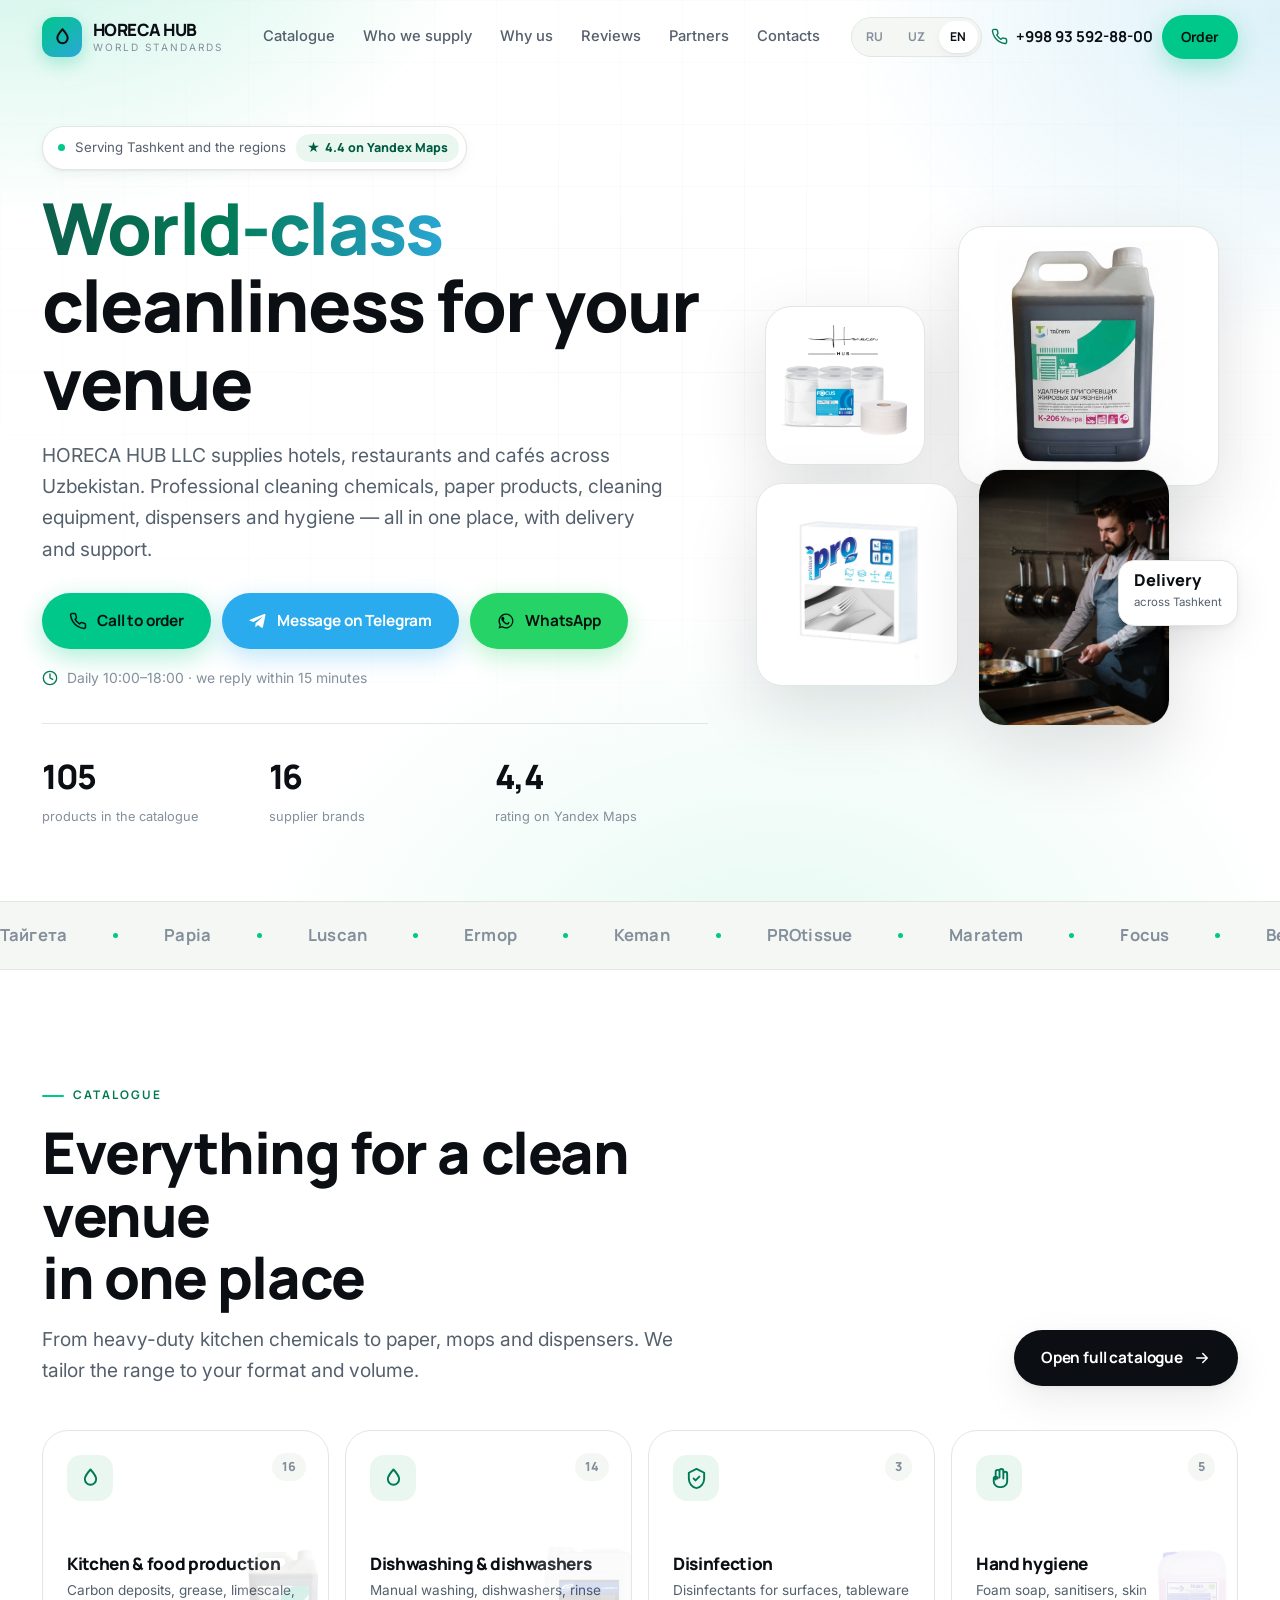
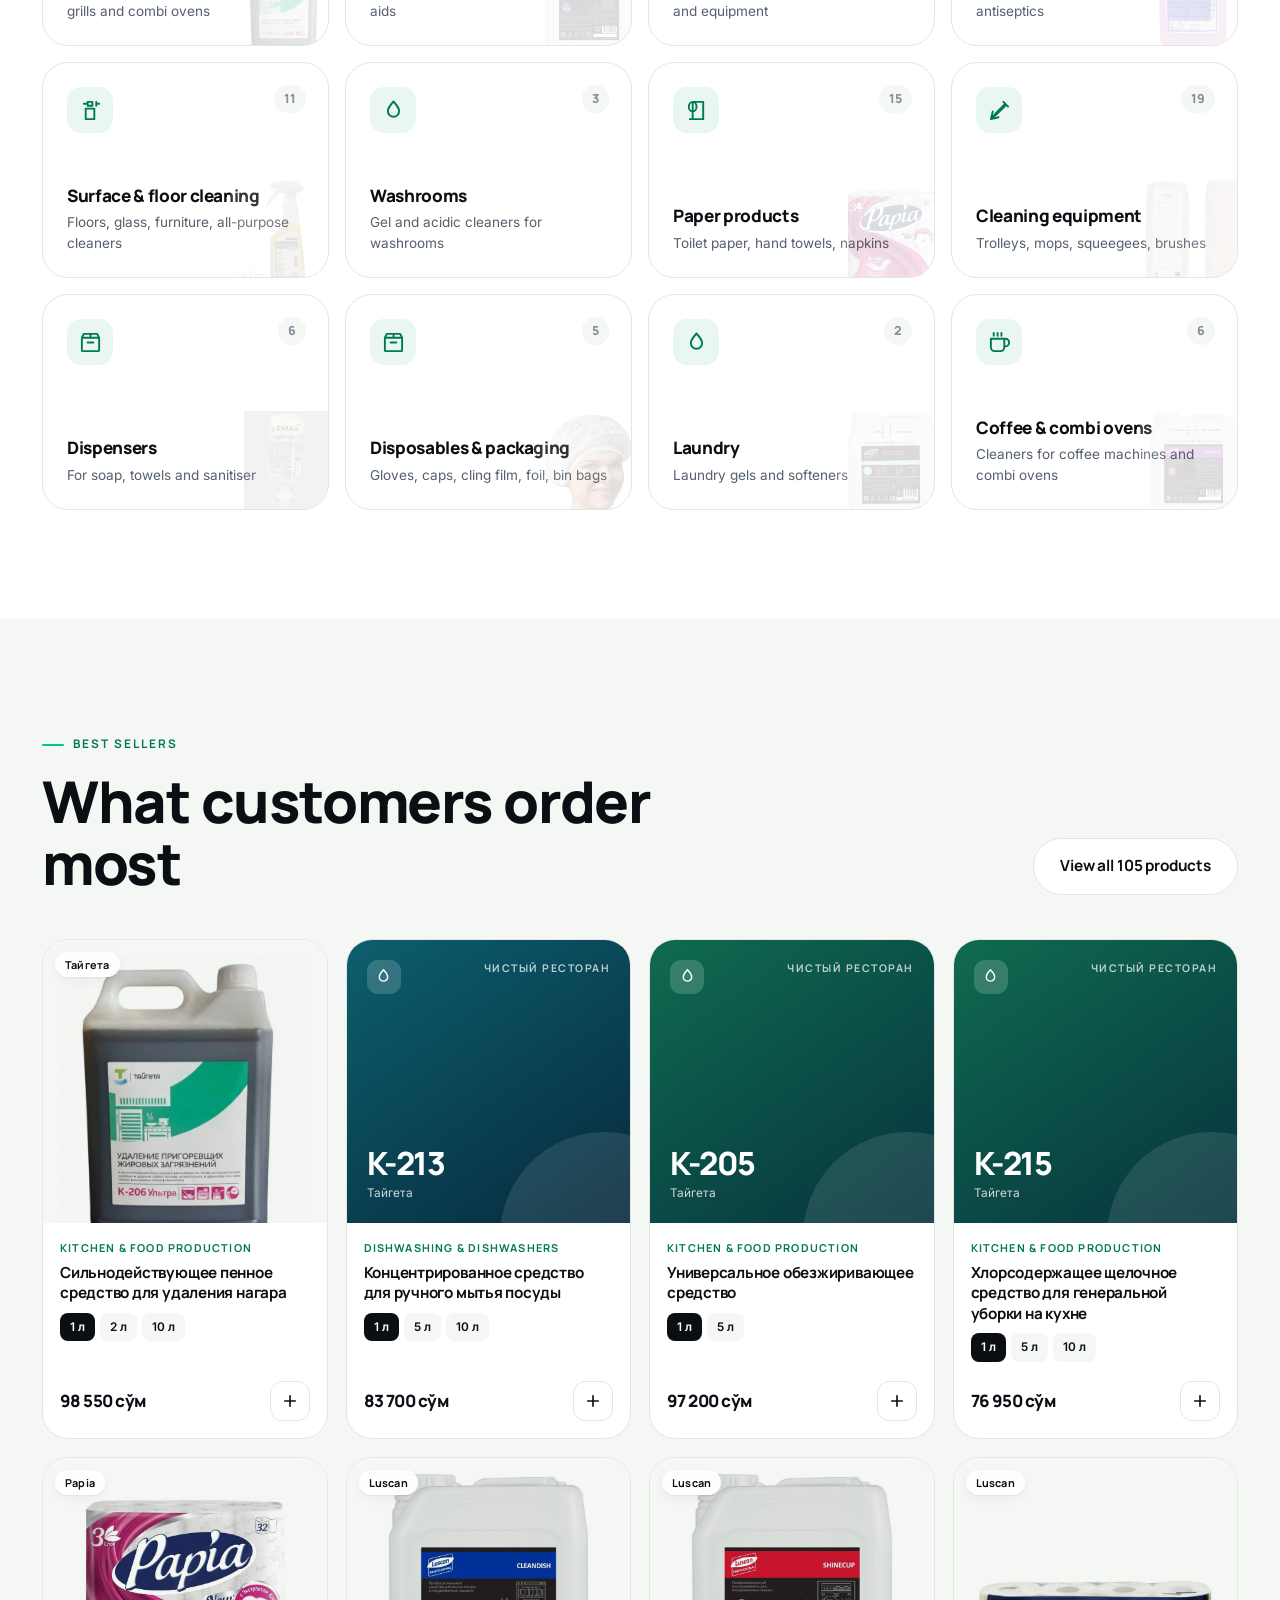
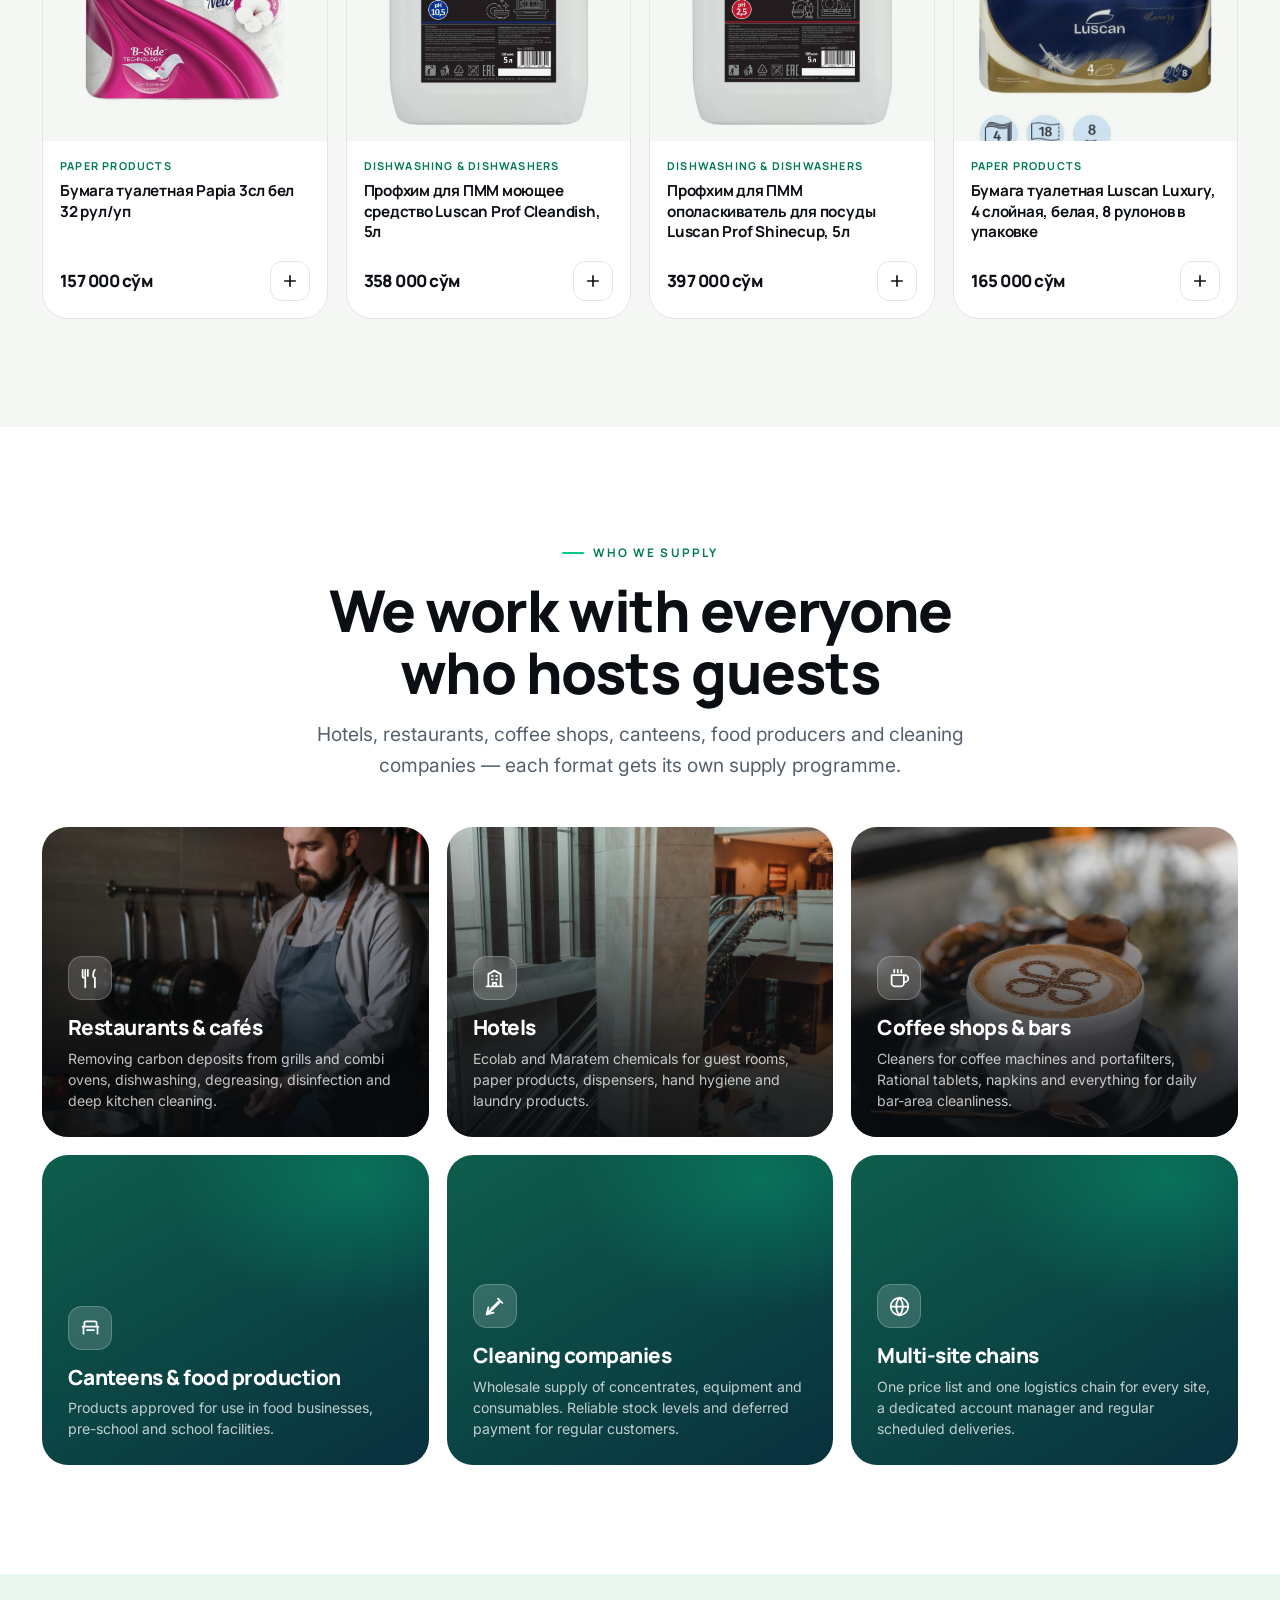
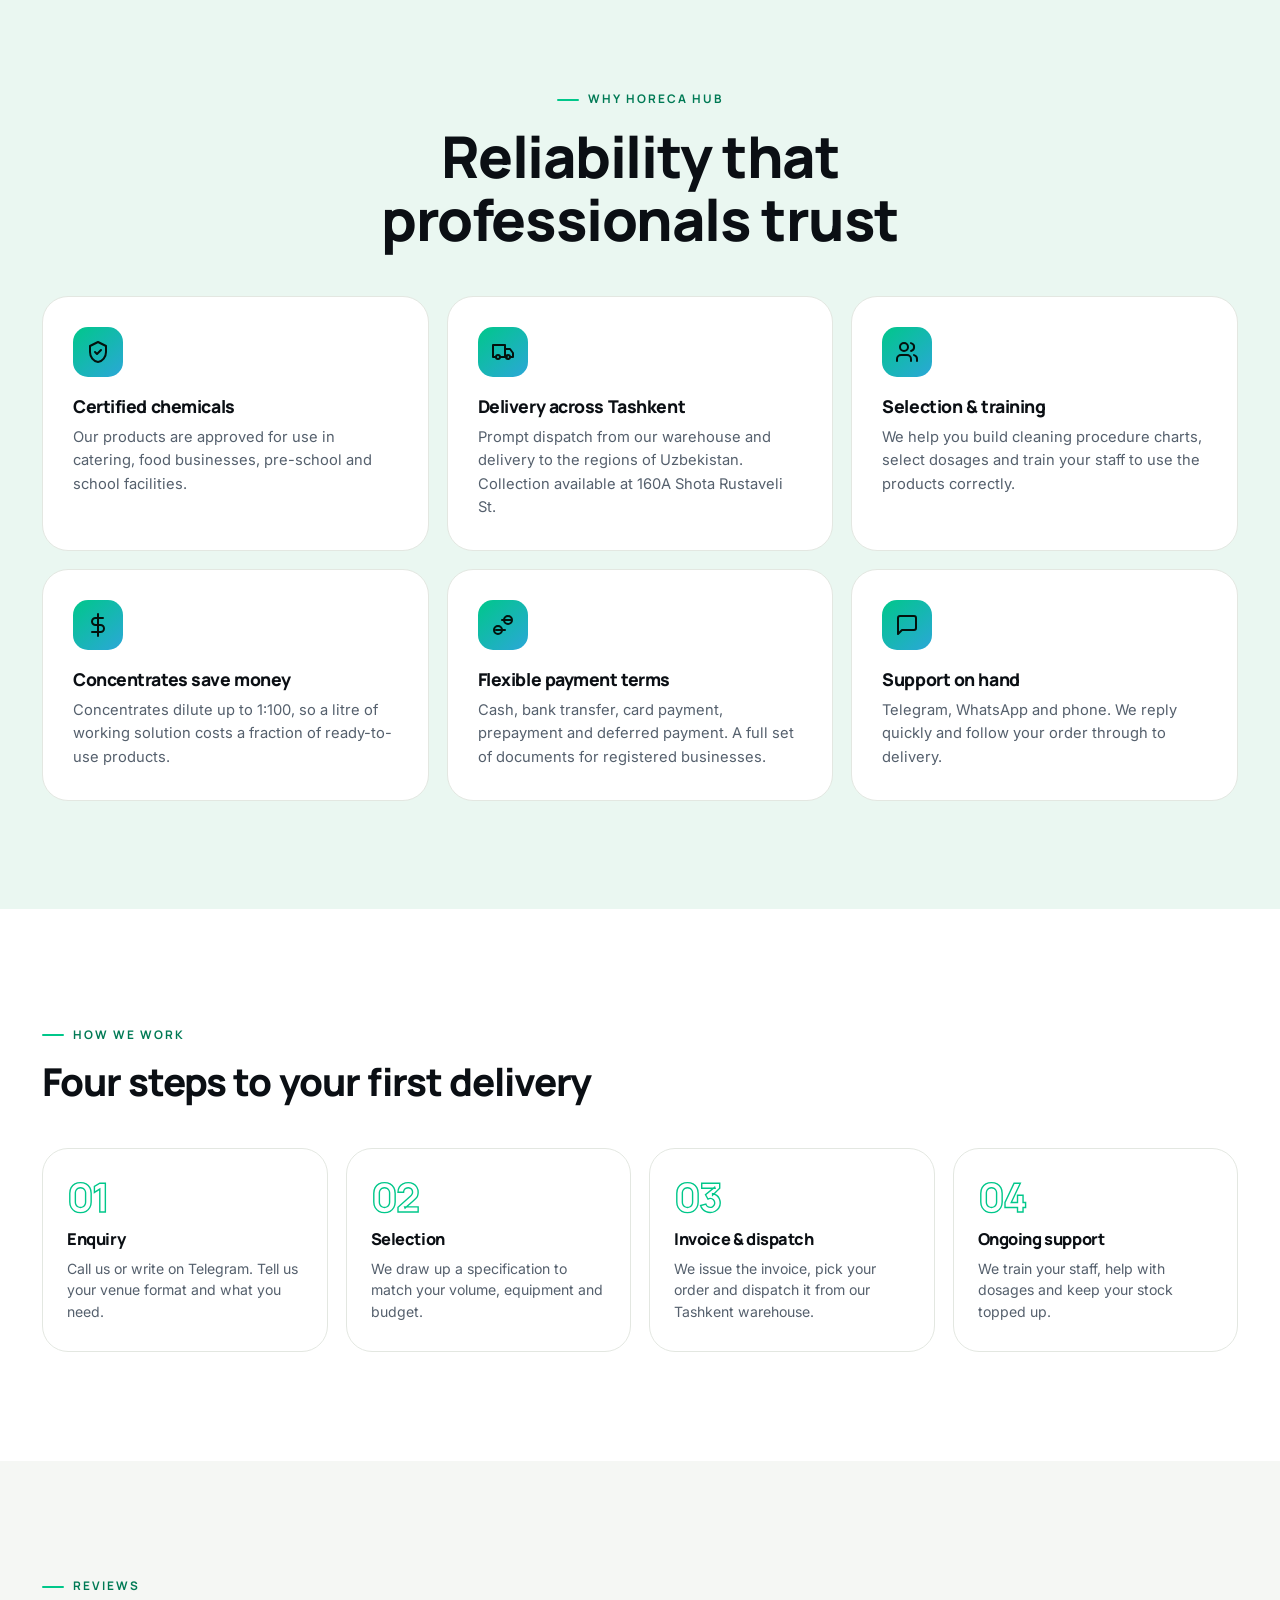
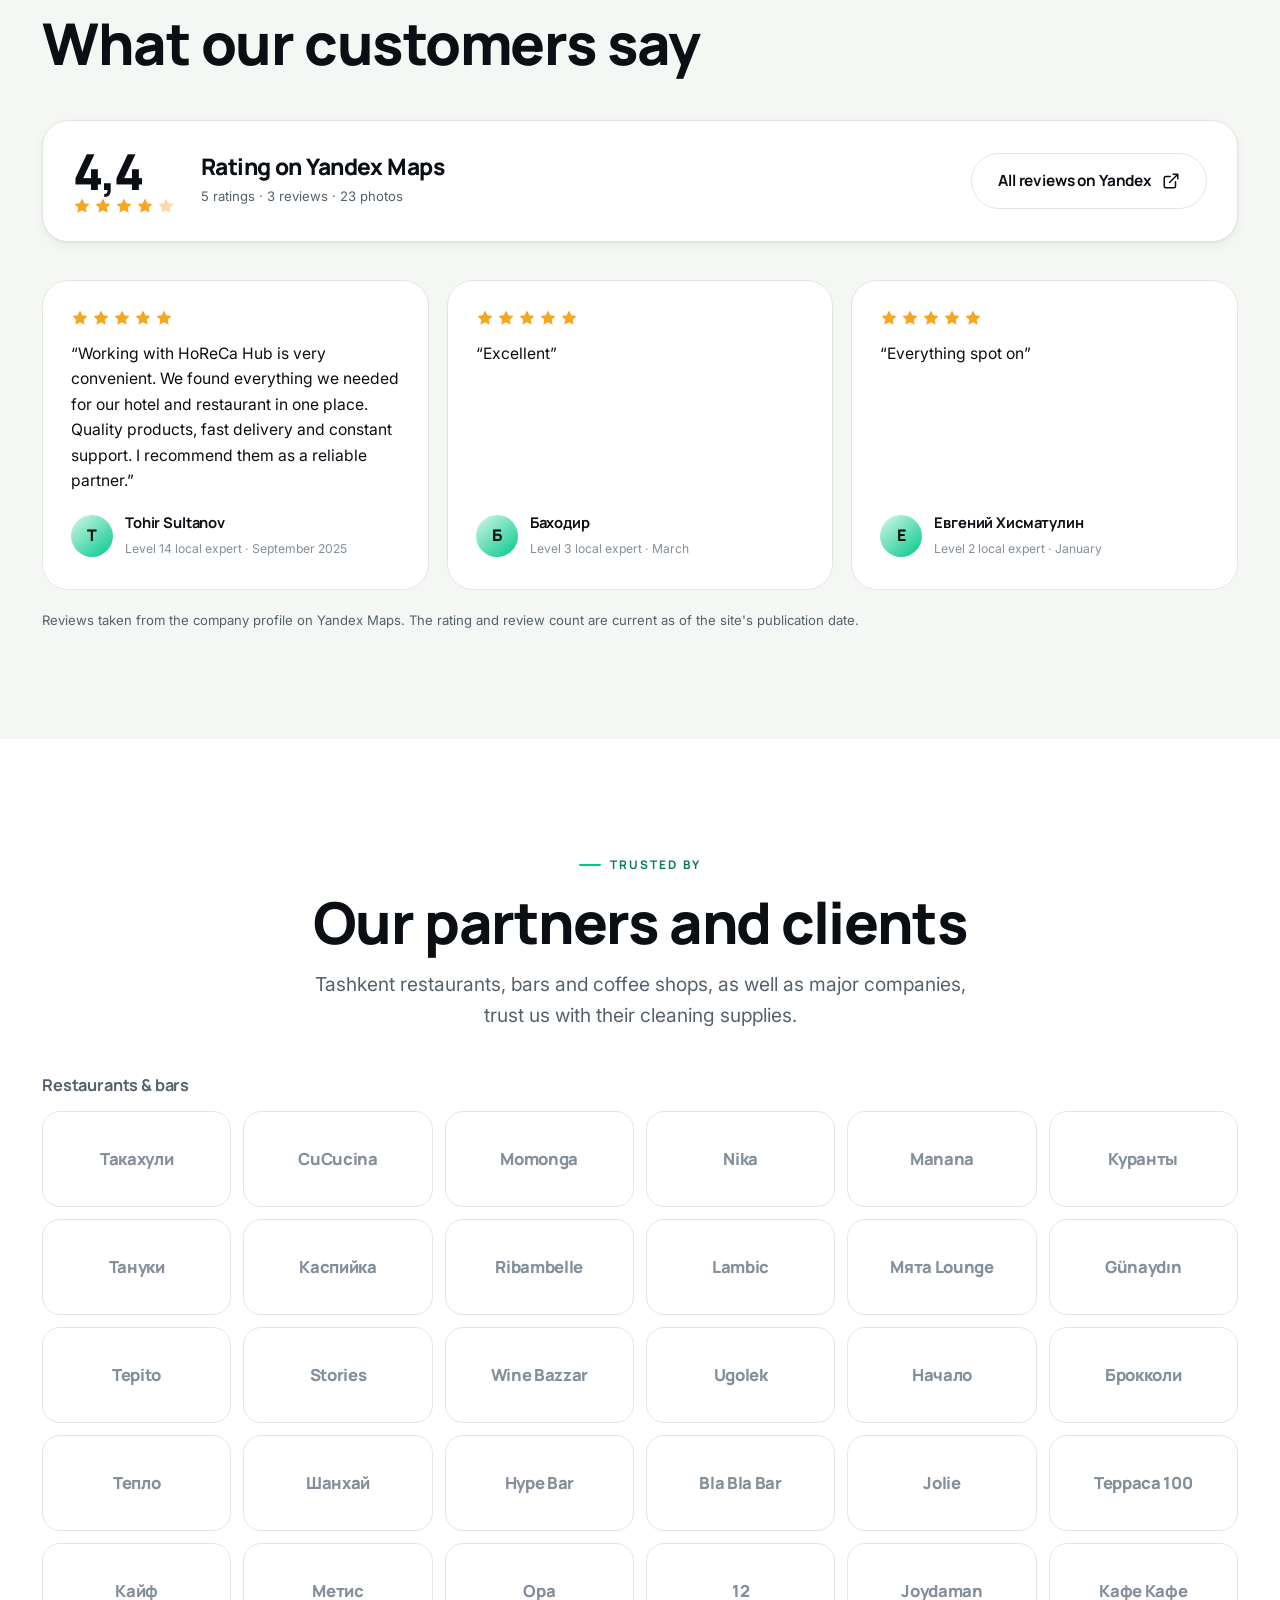
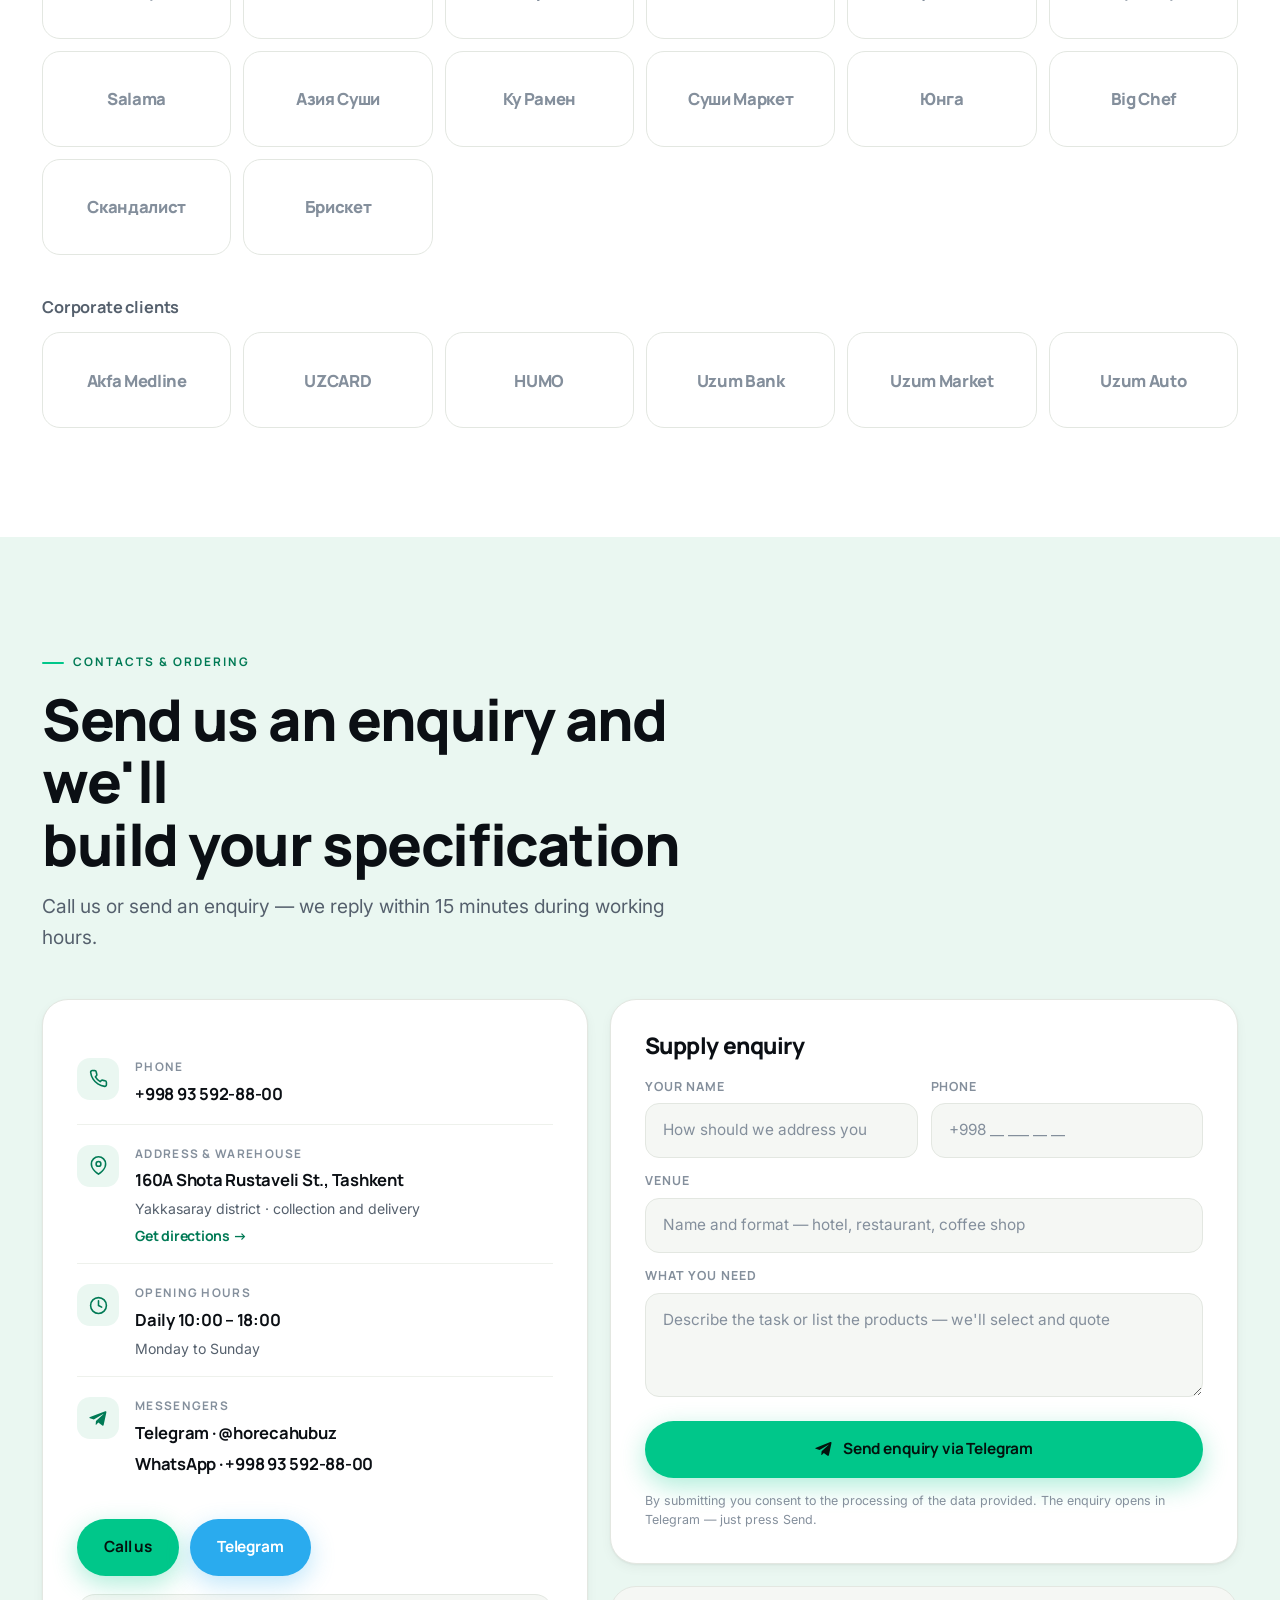
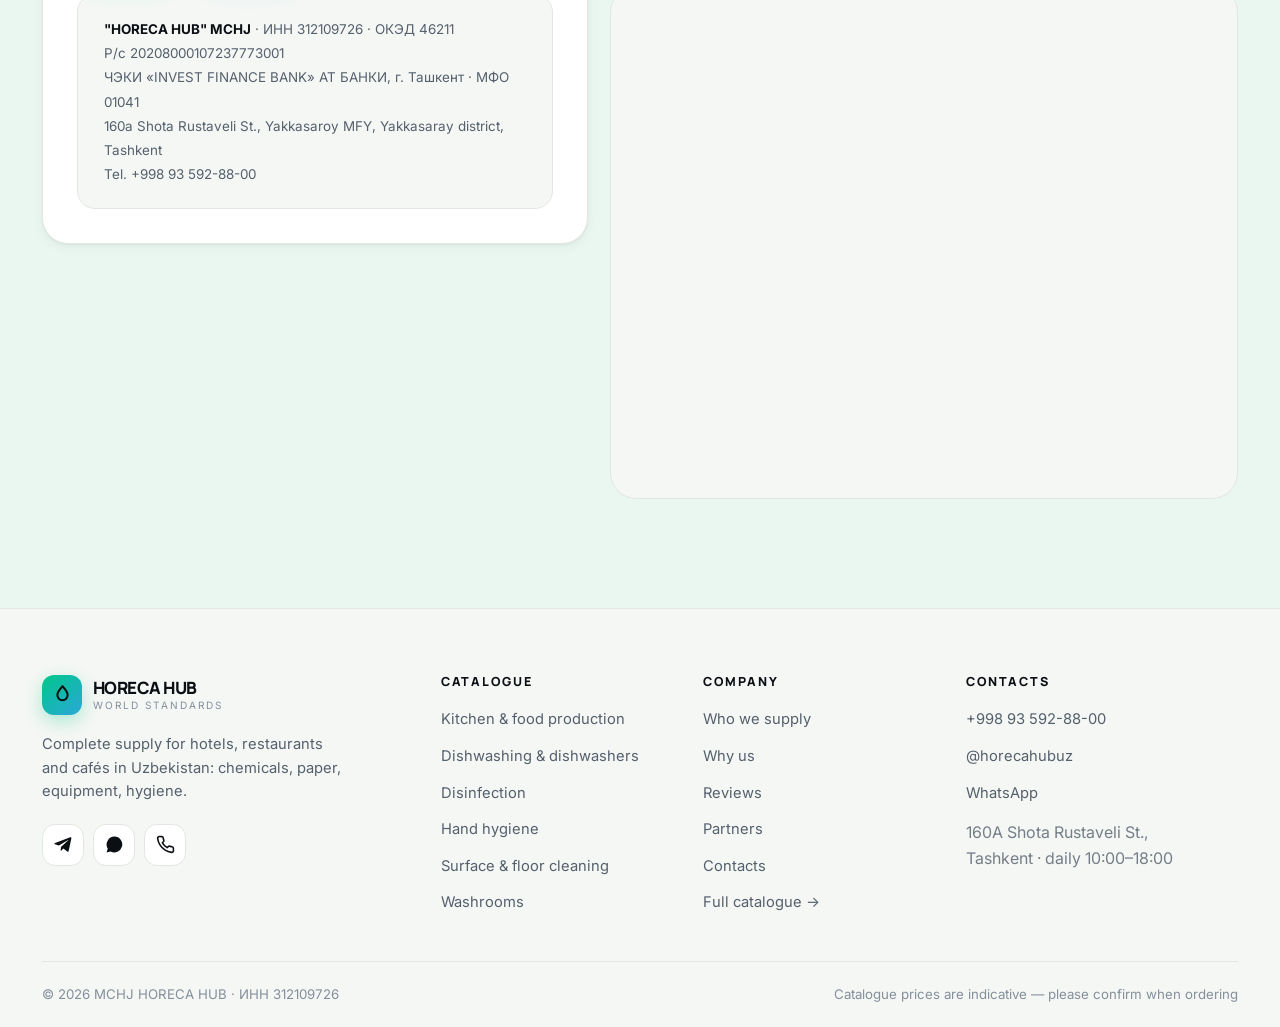
==== commit addeed33: "Add partners section, new requisites, phone format; logo scout tooling Co-Authored-By: Claude Opus 5" ====
--- a/index.html
+++ b/index.html
@@ -4,7 +4,7 @@
 <meta charset="utf-8">
 <meta name="viewport" content="width=device-width,initial-scale=1">
 <title data-i18n="meta.title">HORECA HUB — профессиональная химия, бумага и инвентарь для HoReCa в Ташкенте</title>
-<meta name="description" data-i18n-meta="meta.desc" content="HORECA HUB — комплексное снабжение гостиниц, ресторанов и кафе в Узбекистане: профессиональная химия, бумажная продукция, уборочный инвентарь, диспенсеры и гигиена. Доставка по Ташкенту. Тел. +998 93 592 88 00">
+<meta name="description" data-i18n-meta="meta.desc" content="HORECA HUB — комплексное снабжение гостиниц, ресторанов и кафе в Узбекистане: профессиональная химия, бумажная продукция, уборочный инвентарь, диспенсеры и гигиена. Доставка по Ташкенту. Тел. +998 93 592-88-00">
 <meta name="keywords" content="horeca hub, хорека хаб, профессиональная химия Ташкент, Тайгета Узбекистан, моющие средства для ресторана, бумажная продукция оптом, уборочный инвентарь, Ecolab, Luscan, диспенсеры, HoReCa Ташкент">
 <link rel="canonical" href="https://horecahub.uz/">
 <link rel="alternate" hreflang="ru" href="https://horecahub.uz/?lang=ru">
@@ -22,10 +22,10 @@
 <link rel="preconnect" href="https://fonts.googleapis.com">
 <link rel="preconnect" href="https://fonts.gstatic.com" crossorigin>
 <link href="https://fonts.googleapis.com/css2?family=Inter:wght@400;500;600;700&family=Manrope:wght@700;800&display=swap" rel="stylesheet">
-<link rel="stylesheet" href="assets/css/main.css?v=1.2">
+<link rel="stylesheet" href="assets/css/main.css?v=1.3">
 <script type="application/ld+json">
 {"@context":"https://schema.org","@type":["Store","Organization"],
-"name":"HORECA HUB","legalName":"MCHJ HORECA HUB","taxID":"312109726",
+"name":"HORECA HUB","legalName":"\"HORECA HUB\" MCHJ","taxID":"312109726",
 "description":"Комплексное снабжение гостиниц, ресторанов и кафе: профессиональная химия, бумажная продукция, уборочный инвентарь, гигиена.",
 "url":"https://horecahub.uz/","telephone":"+998935928800",
 "address":{"@type":"PostalAddress","streetAddress":"ул. Шота Руставели, 160А","addressLocality":"Ташкент","addressRegion":"Яккасарайский район","addressCountry":"UZ"},
@@ -53,6 +53,7 @@
       <a href="#segments" data-i18n="nav.segments">Кому поставляем</a>
       <a href="#why"      data-i18n="nav.why">Почему мы</a>
       <a href="#reviews"  data-i18n="nav.reviews">Отзывы</a>
+      <a href="#partners" data-i18n="nav.partners">Партнёры</a>
       <a href="#contacts" data-i18n="nav.contacts">Контакты</a>
     </nav>
 
@@ -64,7 +65,7 @@
       </div>
       <a class="hdr-tel" href="tel:+998935928800">
         <svg viewBox="0 0 24 24" fill="none" stroke="currentColor" stroke-width="2" stroke-linecap="round" stroke-linejoin="round"><path d="M22 16.9v3a2 2 0 0 1-2.2 2 19.8 19.8 0 0 1-8.6-3.1 19.5 19.5 0 0 1-6-6A19.8 19.8 0 0 1 2.1 4.2 2 2 0 0 1 4.1 2h3a2 2 0 0 1 2 1.7c.1 1 .4 1.9.7 2.8a2 2 0 0 1-.5 2.1L8.1 9.9a16 16 0 0 0 6 6l1.3-1.2a2 2 0 0 1 2.1-.5c.9.3 1.8.6 2.8.7a2 2 0 0 1 1.7 2Z"/></svg>
-        +998 93 592 88 00
+        +998 93 592-88-00
       </a>
       <a class="btn btn-a btn-s" href="#order" data-i18n="btn.order">Заказать</a>
       <button class="burger" id="burger" aria-label="Меню" aria-expanded="false"><span></span><span></span><span></span></button>
@@ -82,6 +83,7 @@
   <a class="d-l" href="#segments" data-i18n="nav.segments">Кому поставляем</a>
   <a class="d-l" href="#why"      data-i18n="nav.why">Почему мы</a>
   <a class="d-l" href="#reviews"  data-i18n="nav.reviews">Отзывы</a>
+  <a class="d-l" href="#partners" data-i18n="nav.partners">Партнёры</a>
   <a class="d-l" href="#contacts" data-i18n="nav.contacts">Контакты</a>
   <a class="d-l" href="catalog.html" data-i18n="nav.full">Весь каталог →</a>
   <div class="d-act">
@@ -329,6 +331,21 @@
   </div>
 </section>
 
+<!-- ======================= PARTNERS ======================= -->
+<section class="sec" id="partners">
+  <div class="wrap">
+    <div class="sec-h ctr rv">
+      <span class="eyebrow" data-i18n="par.eyebrow">Нам доверяют</span>
+      <h2 class="h-xl" data-i18n="par.h2">Наши партнёры и клиенты</h2>
+      <p class="lead" data-i18n="par.lead">Рестораны, бары и кофейни Ташкента, а также крупные компании, которые доверяют нам чистоту и снабжение.</p>
+    </div>
+    <h3 class="par-t rv" data-i18n="par.venues">Рестораны и бары</h3>
+    <div class="pars" id="parVenues"></div>
+    <h3 class="par-t rv" data-i18n="par.corp">Корпоративные клиенты</h3>
+    <div class="pars pars-corp" id="parCorp"></div>
+  </div>
+</section>
+
 <!-- ======================= CONTACTS / ORDER ======================= -->
 <section class="sec sec-mint" id="contacts">
   <div class="wrap">
@@ -344,7 +361,7 @@
           <div class="ct-row">
             <span class="ct-ic"><svg viewBox="0 0 24 24" fill="none" stroke="currentColor" stroke-width="2" stroke-linecap="round" stroke-linejoin="round"><path d="M22 16.9v3a2 2 0 0 1-2.2 2 19.8 19.8 0 0 1-8.6-3.1 19.5 19.5 0 0 1-6-6A19.8 19.8 0 0 1 2.1 4.2 2 2 0 0 1 4.1 2h3a2 2 0 0 1 2 1.7c.1 1 .4 1.9.7 2.8a2 2 0 0 1-.5 2.1L8.1 9.9a16 16 0 0 0 6 6l1.3-1.2a2 2 0 0 1 2.1-.5c.9.3 1.8.6 2.8.7a2 2 0 0 1 1.7 2Z"/></svg></span>
             <div><i data-i18n="ct.phone">Телефон</i>
-              <a class="cv" href="tel:+998935928800">+998 93 592 88 00</a>
+              <a class="cv" href="tel:+998935928800">+998 93 592-88-00</a>
             </div>
           </div>
           <div class="ct-row">
@@ -362,7 +379,7 @@
             <span class="ct-ic"><svg viewBox="0 0 24 24" fill="currentColor"><path d="M21.9 4.3 18.6 20c-.2 1.1-.9 1.4-1.8.9l-5-3.7-2.4 2.3c-.3.3-.5.5-1 .5l.4-5 9.2-8.3c.4-.4-.1-.6-.6-.2L6.1 13.2l-4.9-1.5c-1-.3-1-1 .2-1.5l19.1-7.4c.9-.3 1.7.2 1.4 1.5Z"/></svg></span>
             <div><i data-i18n="ct.msg">Мессенджеры</i>
               <a class="cv" href="https://t.me/horecahubuz" target="_blank" rel="noopener">Telegram · @horecahubuz</a>
-              <a class="cv" href="https://wa.me/998935928800" target="_blank" rel="noopener">WhatsApp · +998 93 592 88 00</a>
+              <a class="cv" href="https://wa.me/998935928800" target="_blank" rel="noopener">WhatsApp · +998 93 592-88-00</a>
             </div>
           </div>
         </div>
@@ -373,9 +390,11 @@
         </div>
 
         <div class="req">
-          <b>MCHJ HORECA HUB</b> · ИНН 312109726 · ОКОНХ 96120<br>
-          Р/с 20208000907237773001, ЦБУ «Саёхат» НБ ВЭД РУз, МФО 00450<br>
-          <span data-i18n="ct.addrVal">г. Ташкент, ул. Шота Руставели, 160А</span>
+          <b>"HORECA HUB" MCHJ</b> · ИНН 312109726 · ОКЭД 46211<br>
+          Р/с 20208000107237773001<br>
+          ЧЭКИ «INVEST FINANCE BANK» АТ БАНКИ, г. Ташкент · МФО 01041<br>
+          <span data-i18n="ct.reqAddr">г. Ташкент, Яккасарайский р-н, Яккасарай МФЙ, ул. Шота Руставели, 160а</span><br>
+          <span data-i18n="ct.reqTel">Тел.</span> +998 93 592-88-00
         </div>
       </div>
 
@@ -434,7 +453,7 @@
         <div class="soc">
           <a href="https://t.me/horecahubuz" target="_blank" rel="noopener" aria-label="Telegram"><svg viewBox="0 0 24 24" fill="currentColor"><path d="M21.9 4.3 18.6 20c-.2 1.1-.9 1.4-1.8.9l-5-3.7-2.4 2.3c-.3.3-.5.5-1 .5l.4-5 9.2-8.3c.4-.4-.1-.6-.6-.2L6.1 13.2l-4.9-1.5c-1-.3-1-1 .2-1.5l19.1-7.4c.9-.3 1.7.2 1.4 1.5Z"/></svg></a>
           <a href="https://wa.me/998935928800" target="_blank" rel="noopener" aria-label="WhatsApp"><svg viewBox="0 0 24 24" fill="currentColor"><path d="M17.5 14.4c-.3-.2-1.8-.9-2-1s-.5-.1-.7.1-.8 1-1 1.2-.4.2-.7.1a8.2 8.2 0 0 1-2.4-1.5 9 9 0 0 1-1.7-2.1c-.1-.3 0-.4.1-.6l.5-.6.3-.5V9l-1-2.3c-.2-.6-.5-.5-.7-.5h-.6c-.2 0-.6.1-.9.4A3.3 3.3 0 0 0 5.7 9c0 1.5 1 2.9 1.2 3.1a12 12 0 0 0 4.6 4.1c1.8.7 2.2.6 2.6.5.6 0 1.8-.7 2-1.5.3-.7.3-1.3.2-1.4l-.8-.4ZM12 2a10 10 0 0 0-8.5 15.2L2 22l4.9-1.3A10 10 0 1 0 12 2Z"/></svg></a>
-          <a href="tel:+998935928800" aria-label="+998 93 592 88 00"><svg viewBox="0 0 24 24" fill="none" stroke="currentColor" stroke-width="2" stroke-linecap="round" stroke-linejoin="round"><path d="M22 16.9v3a2 2 0 0 1-2.2 2 19.8 19.8 0 0 1-8.6-3.1 19.5 19.5 0 0 1-6-6A19.8 19.8 0 0 1 2.1 4.2 2 2 0 0 1 4.1 2h3a2 2 0 0 1 2 1.7c.1 1 .4 1.9.7 2.8a2 2 0 0 1-.5 2.1L8.1 9.9a16 16 0 0 0 6 6l1.3-1.2a2 2 0 0 1 2.1-.5c.9.3 1.8.6 2.8.7a2 2 0 0 1 1.7 2Z"/></svg></a>
+          <a href="tel:+998935928800" aria-label="+998 93 592-88-00"><svg viewBox="0 0 24 24" fill="none" stroke="currentColor" stroke-width="2" stroke-linecap="round" stroke-linejoin="round"><path d="M22 16.9v3a2 2 0 0 1-2.2 2 19.8 19.8 0 0 1-8.6-3.1 19.5 19.5 0 0 1-6-6A19.8 19.8 0 0 1 2.1 4.2 2 2 0 0 1 4.1 2h3a2 2 0 0 1 2 1.7c.1 1 .4 1.9.7 2.8a2 2 0 0 1-.5 2.1L8.1 9.9a16 16 0 0 0 6 6l1.3-1.2a2 2 0 0 1 2.1-.5c.9.3 1.8.6 2.8.7a2 2 0 0 1 1.7 2Z"/></svg></a>
         </div>
       </div>
       <div><h4 data-i18n="ft.catalog">Каталог</h4><ul id="ft-cats"></ul></div>
@@ -442,11 +461,12 @@
         <li><a href="#segments" data-i18n="nav.segments">Кому поставляем</a></li>
         <li><a href="#why"      data-i18n="nav.why">Почему мы</a></li>
         <li><a href="#reviews"  data-i18n="nav.reviews">Отзывы</a></li>
+        <li><a href="#partners" data-i18n="nav.partners">Партнёры</a></li>
         <li><a href="#contacts" data-i18n="nav.contacts">Контакты</a></li>
         <li><a href="catalog.html" data-i18n="nav.full">Весь каталог →</a></li>
       </ul></div>
       <div><h4 data-i18n="ft.contacts">Контакты</h4><ul>
-        <li><a href="tel:+998935928800">+998 93 592 88 00</a></li>
+        <li><a href="tel:+998935928800">+998 93 592-88-00</a></li>
         <li><a href="https://t.me/horecahubuz" target="_blank" rel="noopener">@horecahubuz</a></li>
         <li><a href="https://wa.me/998935928800" target="_blank" rel="noopener">WhatsApp</a></li>
         <li style="margin-top:4px;opacity:.8" data-i18n-html="ft.addr">ул. Шота Руставели, 160А,<br>Ташкент · ежедневно 10:00–18:00</li>
@@ -466,8 +486,9 @@
 
 <div class="toast" id="toast"><svg viewBox="0 0 24 24" fill="none" stroke="currentColor" stroke-width="2.4" stroke-linecap="round" stroke-linejoin="round"><path d="M20 6 9 17l-5-5"/></svg><span id="toast-t"></span></div>
 
-<script src="assets/js/i18n.js?v=1.2"></script>
-<script src="assets/js/data.js?v=1.2"></script>
-<script src="assets/js/app.js?v=1.2"></script>
+<script src="assets/js/i18n.js?v=1.3"></script>
+<script src="assets/js/data.js?v=1.3"></script>
+<script src="assets/js/partners.js?v=1.3"></script>
+<script src="assets/js/app.js?v=1.3"></script>
 </body>
 </html>
--- a/assets/css/main.css
+++ b/assets/css/main.css
@@ -553,3 +553,22 @@
   .add{width:34px;height:34px;border-radius:10px}
   .add svg{width:16px;height:16px}
 }
+
+/* ---------- partners ---------- */
+.par-t{font-size:1.02rem;font-weight:700;color:var(--txt-2);letter-spacing:-.01em;margin:44px 0 16px}
+.pars{display:grid;grid-template-columns:repeat(6,1fr);gap:12px}
+.pars-corp{grid-template-columns:repeat(6,1fr)}
+.par{height:96px;border:1px solid var(--line);border-radius:var(--r-m);background:var(--paper);
+  display:flex;align-items:center;justify-content:center;padding:16px 18px;
+  transition:border-color .25s,box-shadow .3s var(--ease),transform .3s var(--ease)}
+.par:hover{border-color:var(--accent);box-shadow:var(--sh-s);transform:translateY(-2px)}
+.par img{max-width:100%;max-height:56px;width:auto;height:auto;object-fit:contain;
+  filter:grayscale(1);opacity:.72;transition:filter .3s,opacity .3s}
+.par:hover img{filter:none;opacity:1}
+.par-wm{font-family:var(--fd);font-weight:800;font-size:1.04rem;letter-spacing:-.02em;line-height:1.15;
+  text-align:center;color:var(--txt-3);transition:color .25s}
+.par:hover .par-wm{color:var(--txt)}
+@media(max-width:1080px){.pars,.pars-corp{grid-template-columns:repeat(4,1fr)}}
+@media(max-width:680px){.pars,.pars-corp{grid-template-columns:repeat(3,1fr);gap:8px}
+  .par{height:76px;padding:10px}.par img{max-height:42px}.par-wm{font-size:.86rem}}
+@media(max-width:440px){.pars,.pars-corp{grid-template-columns:repeat(2,1fr)}}
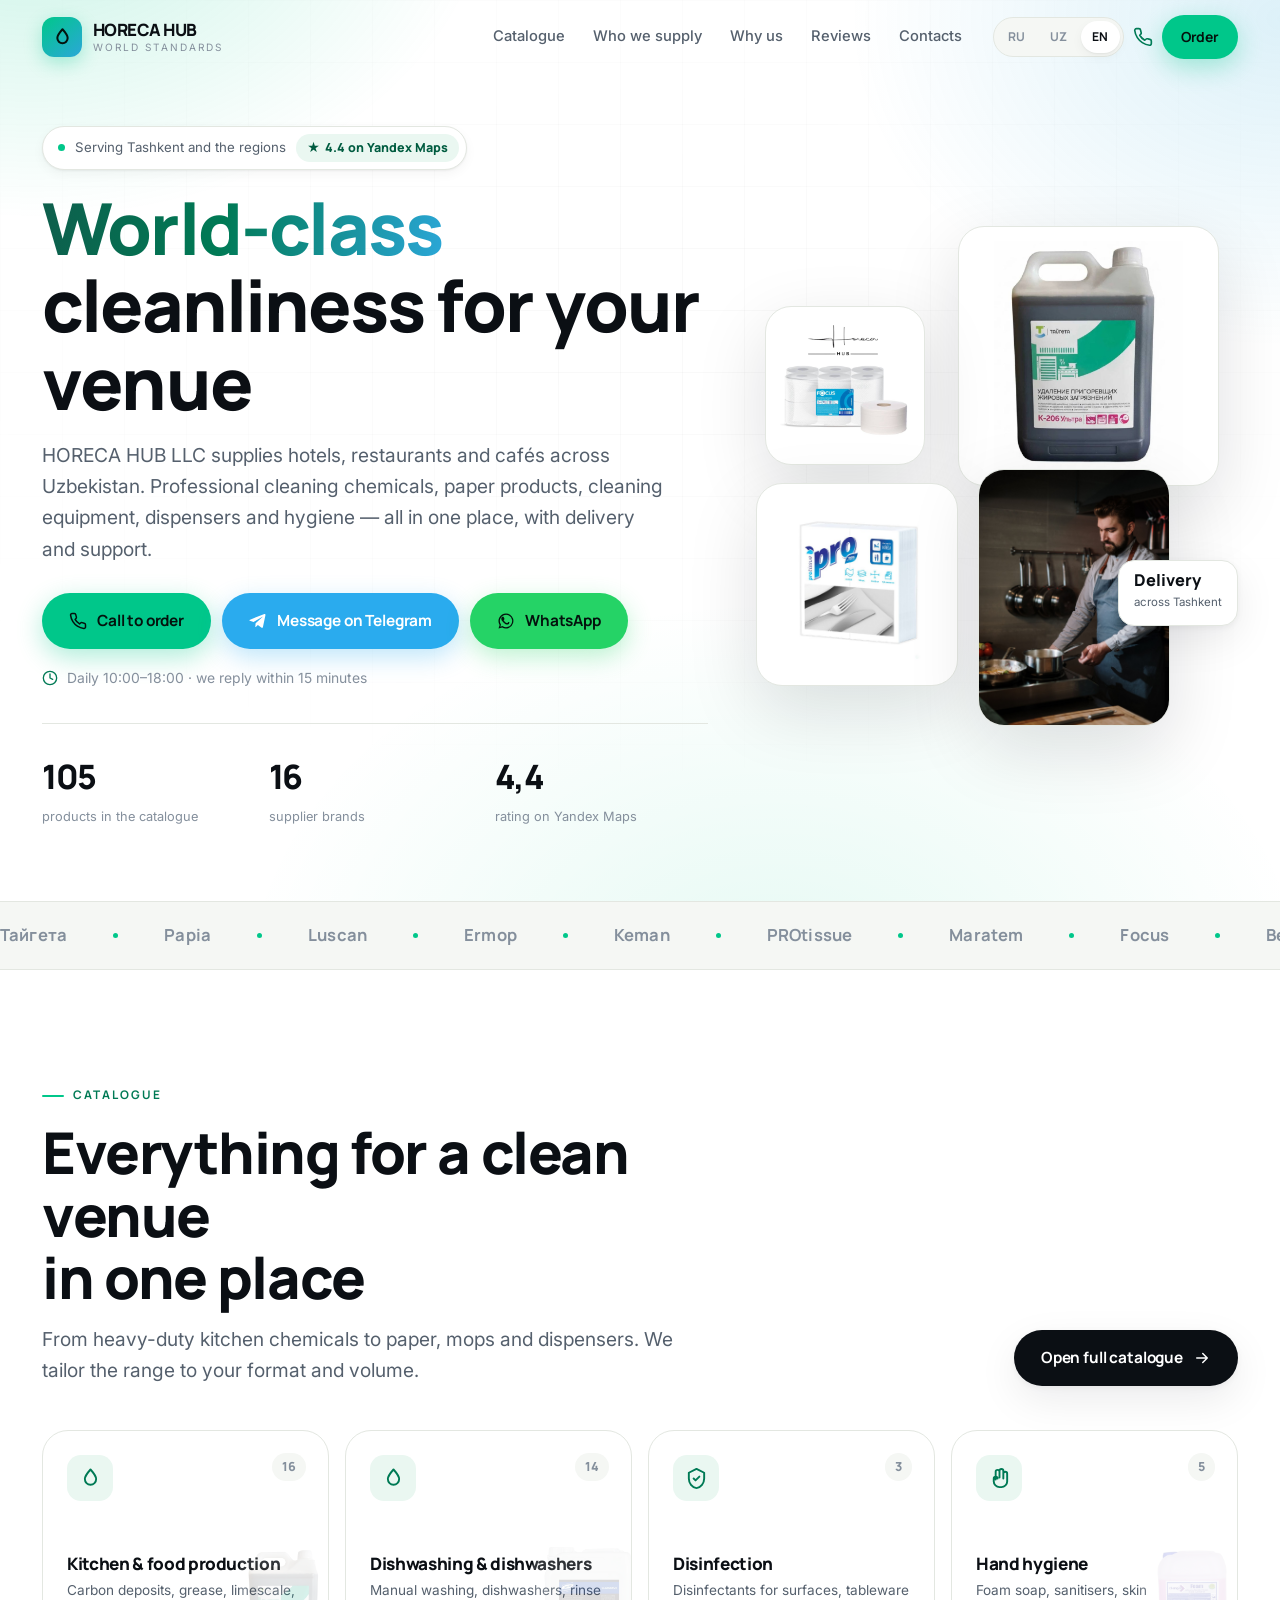
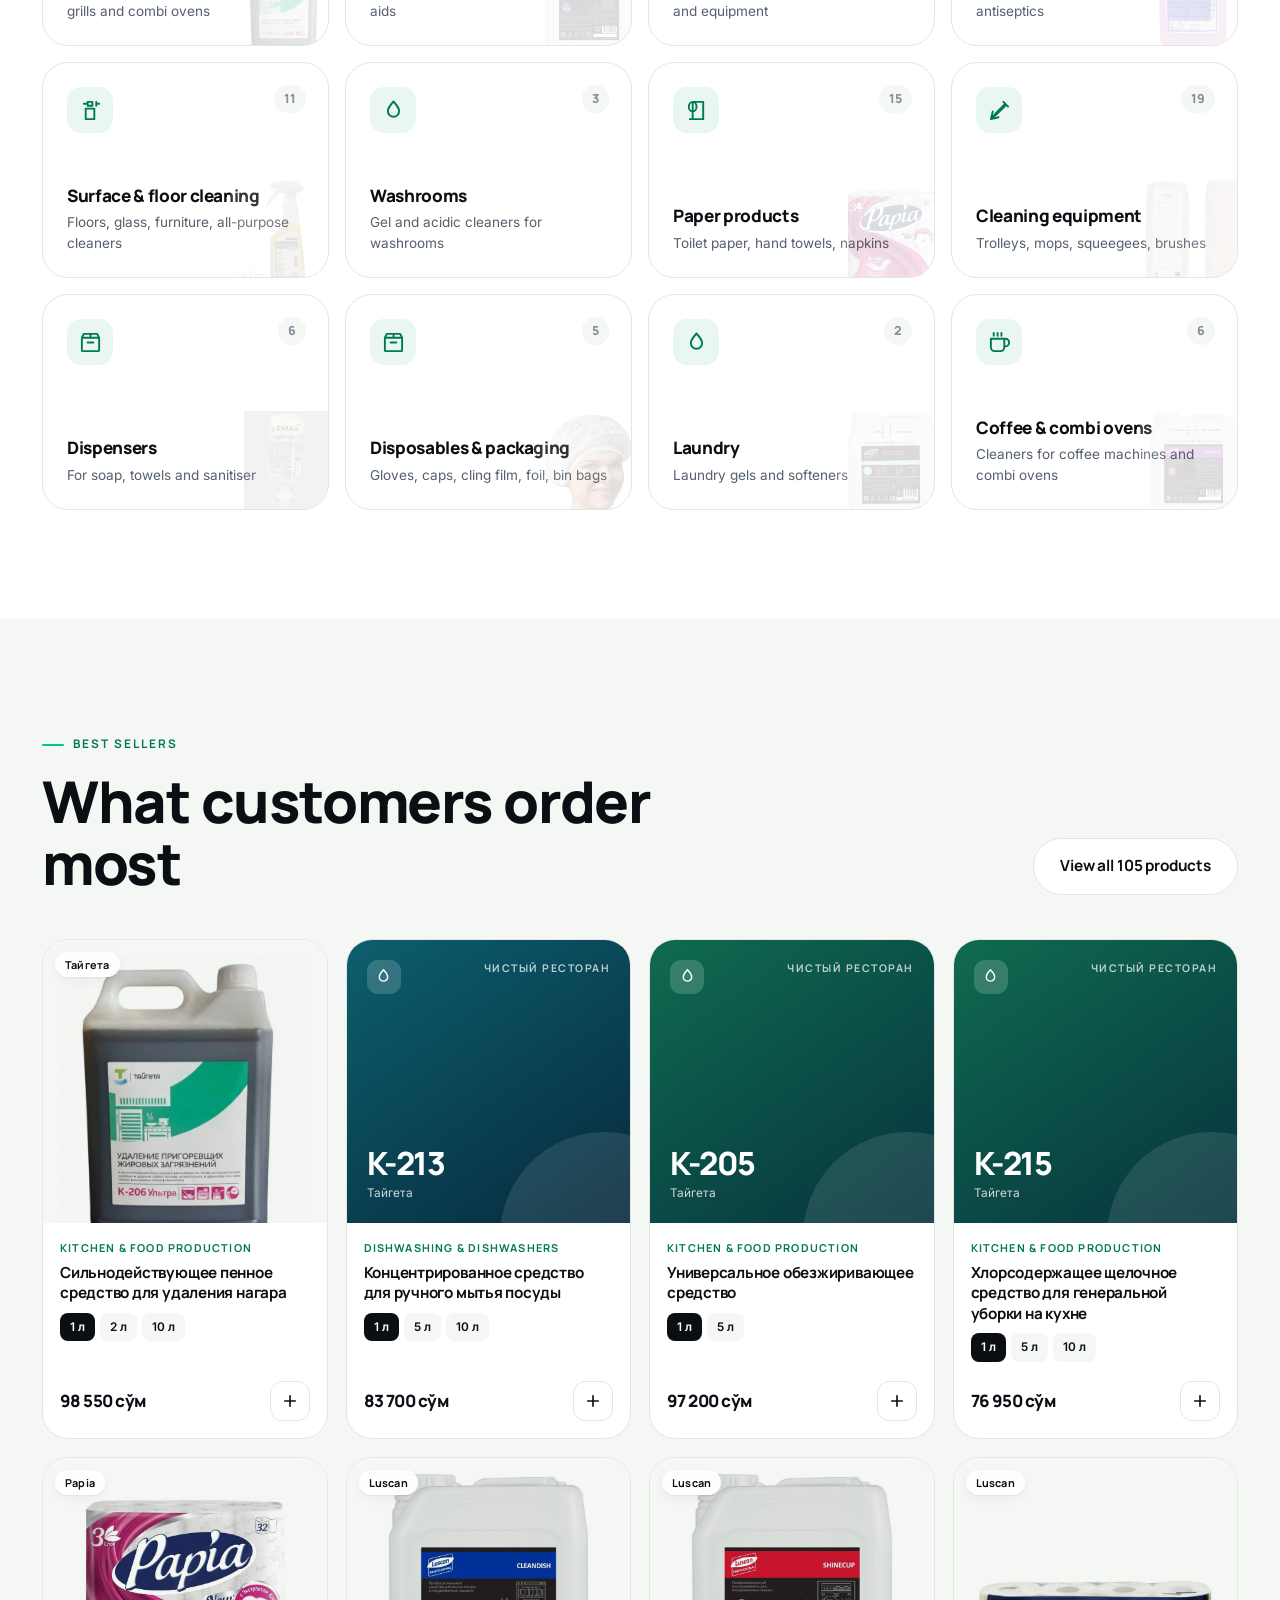
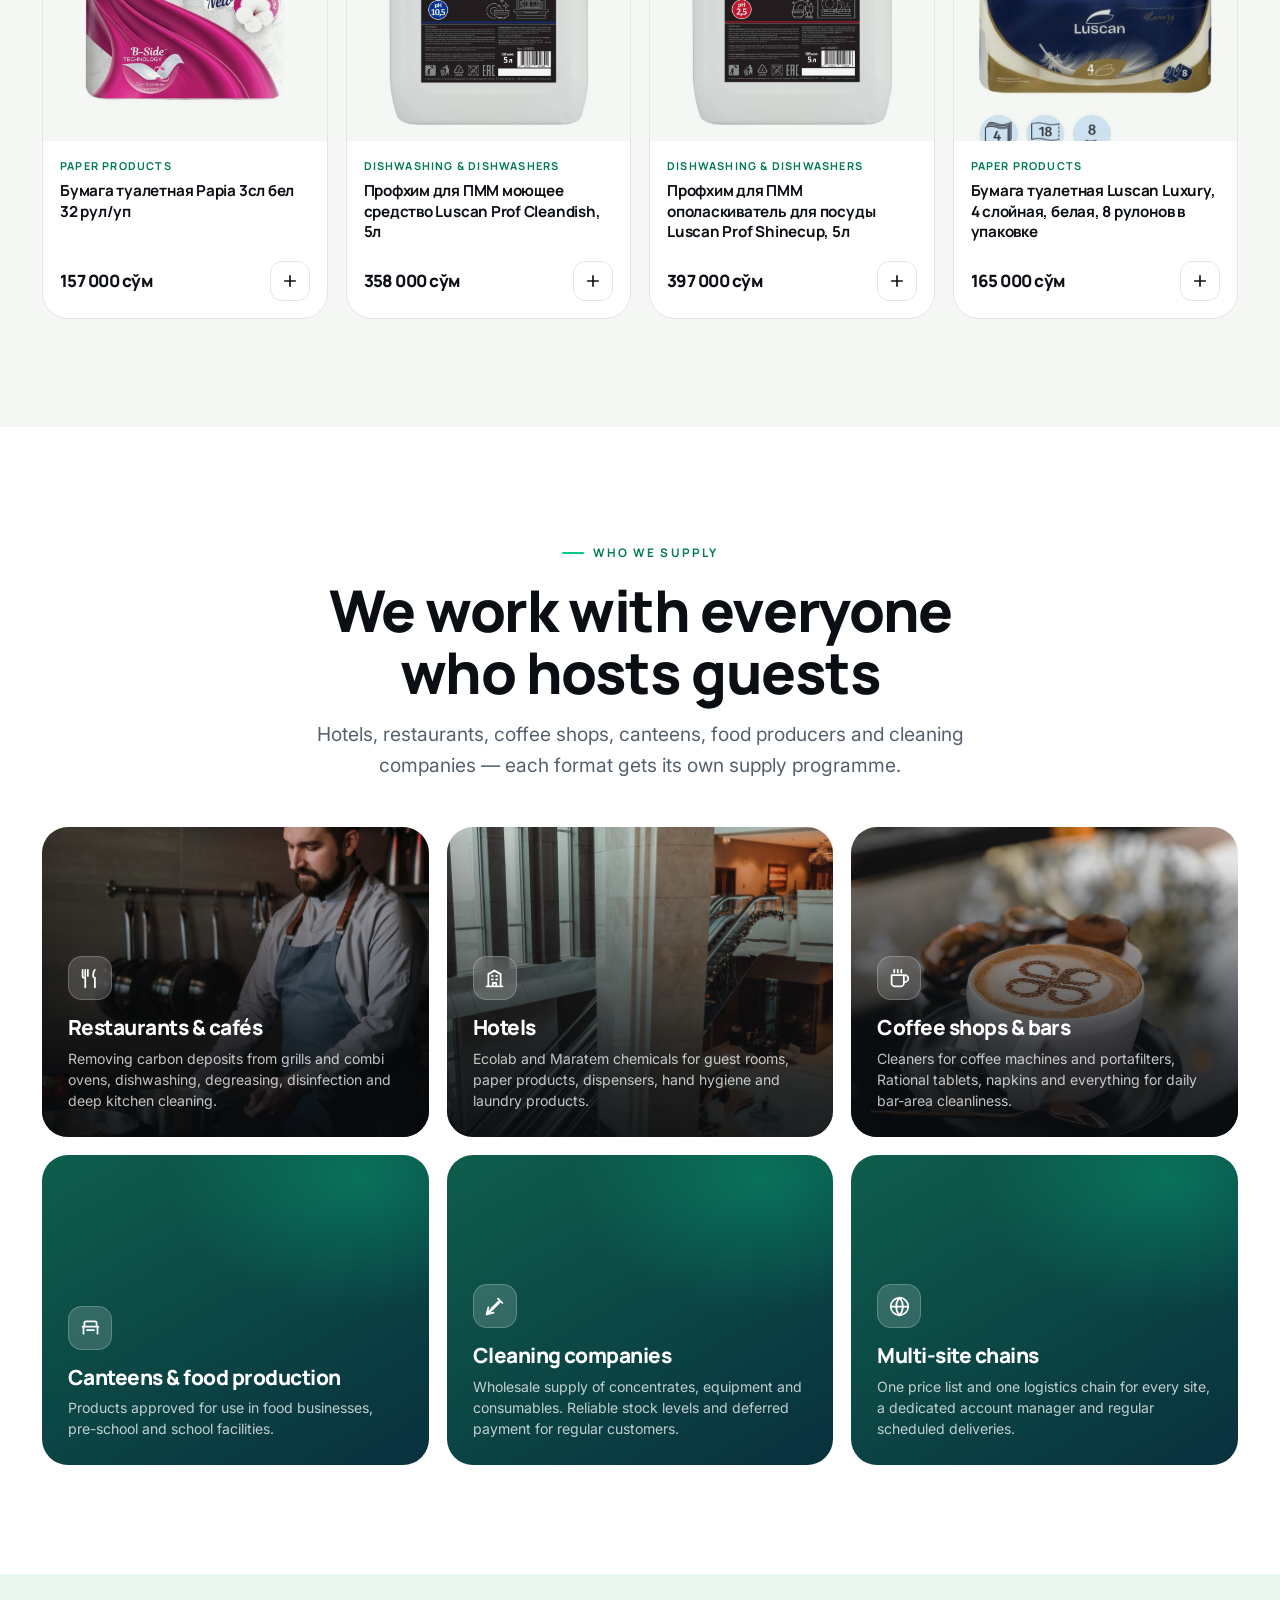
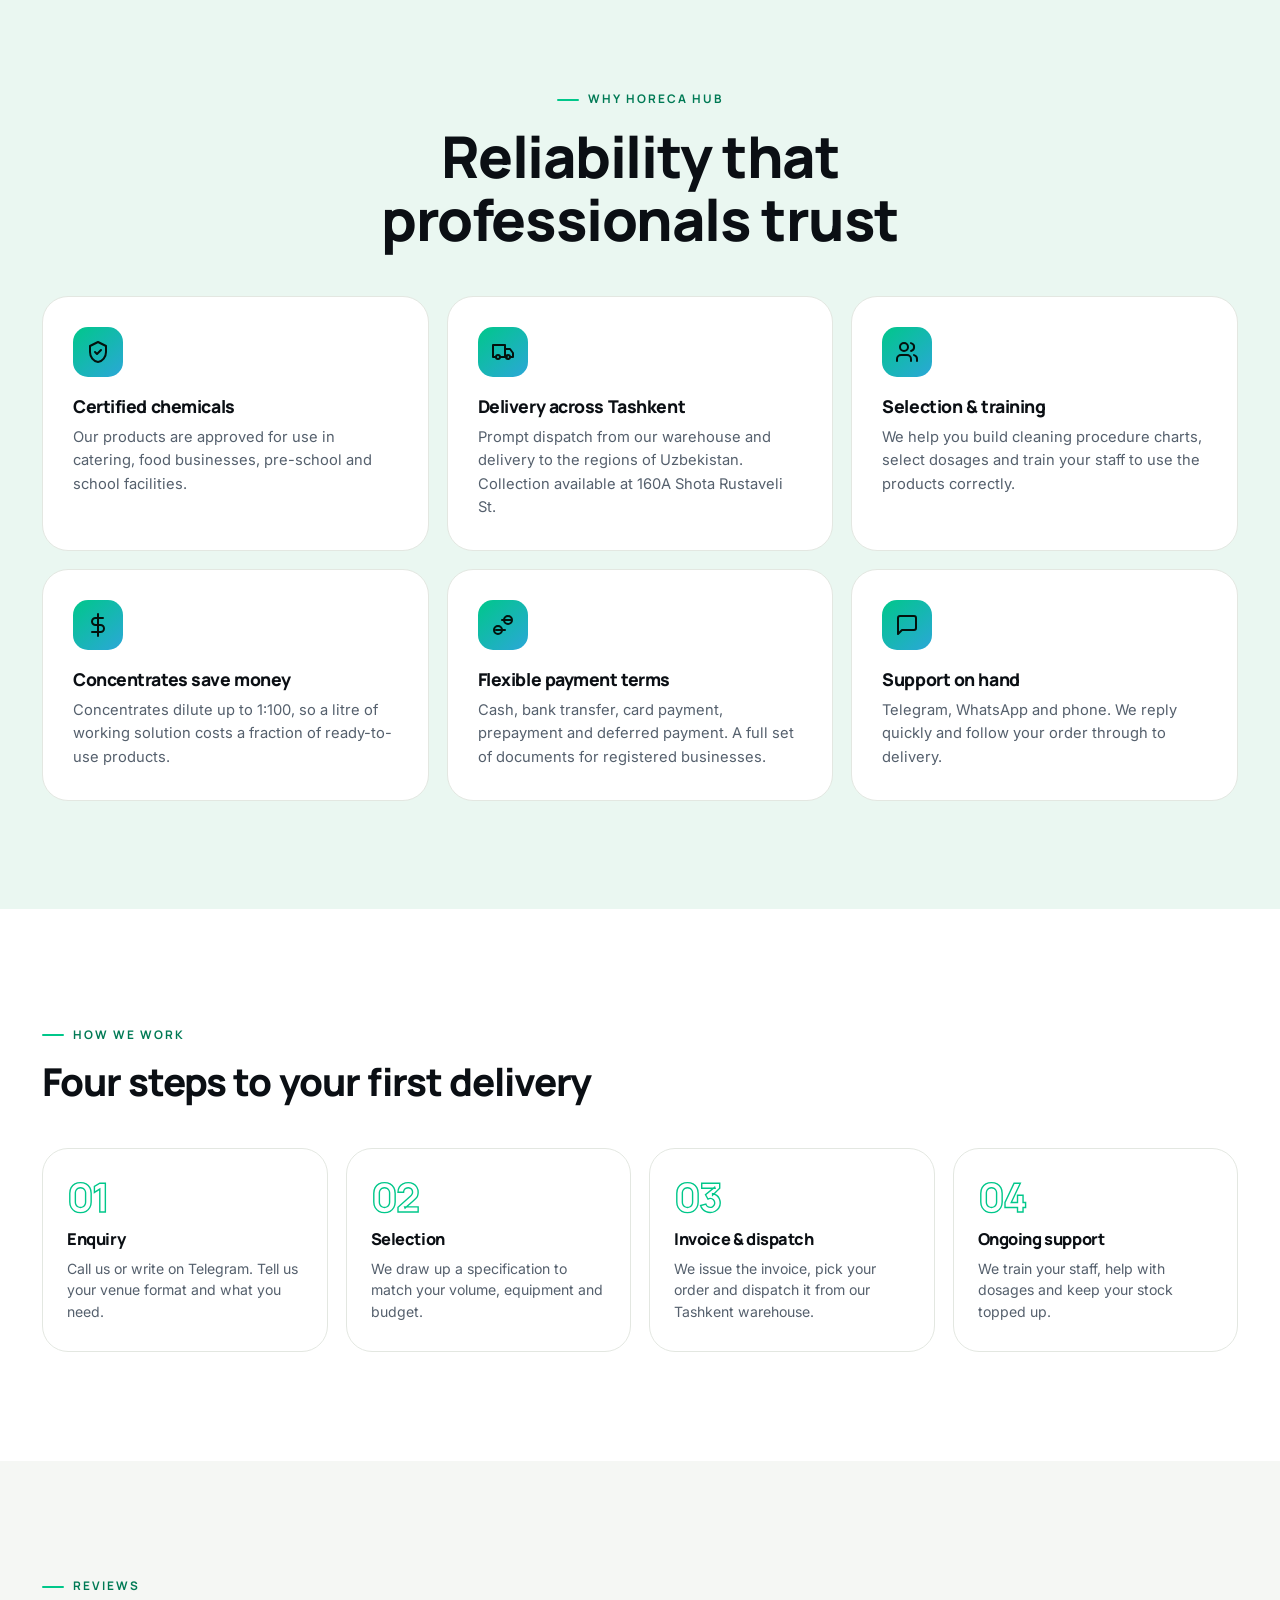
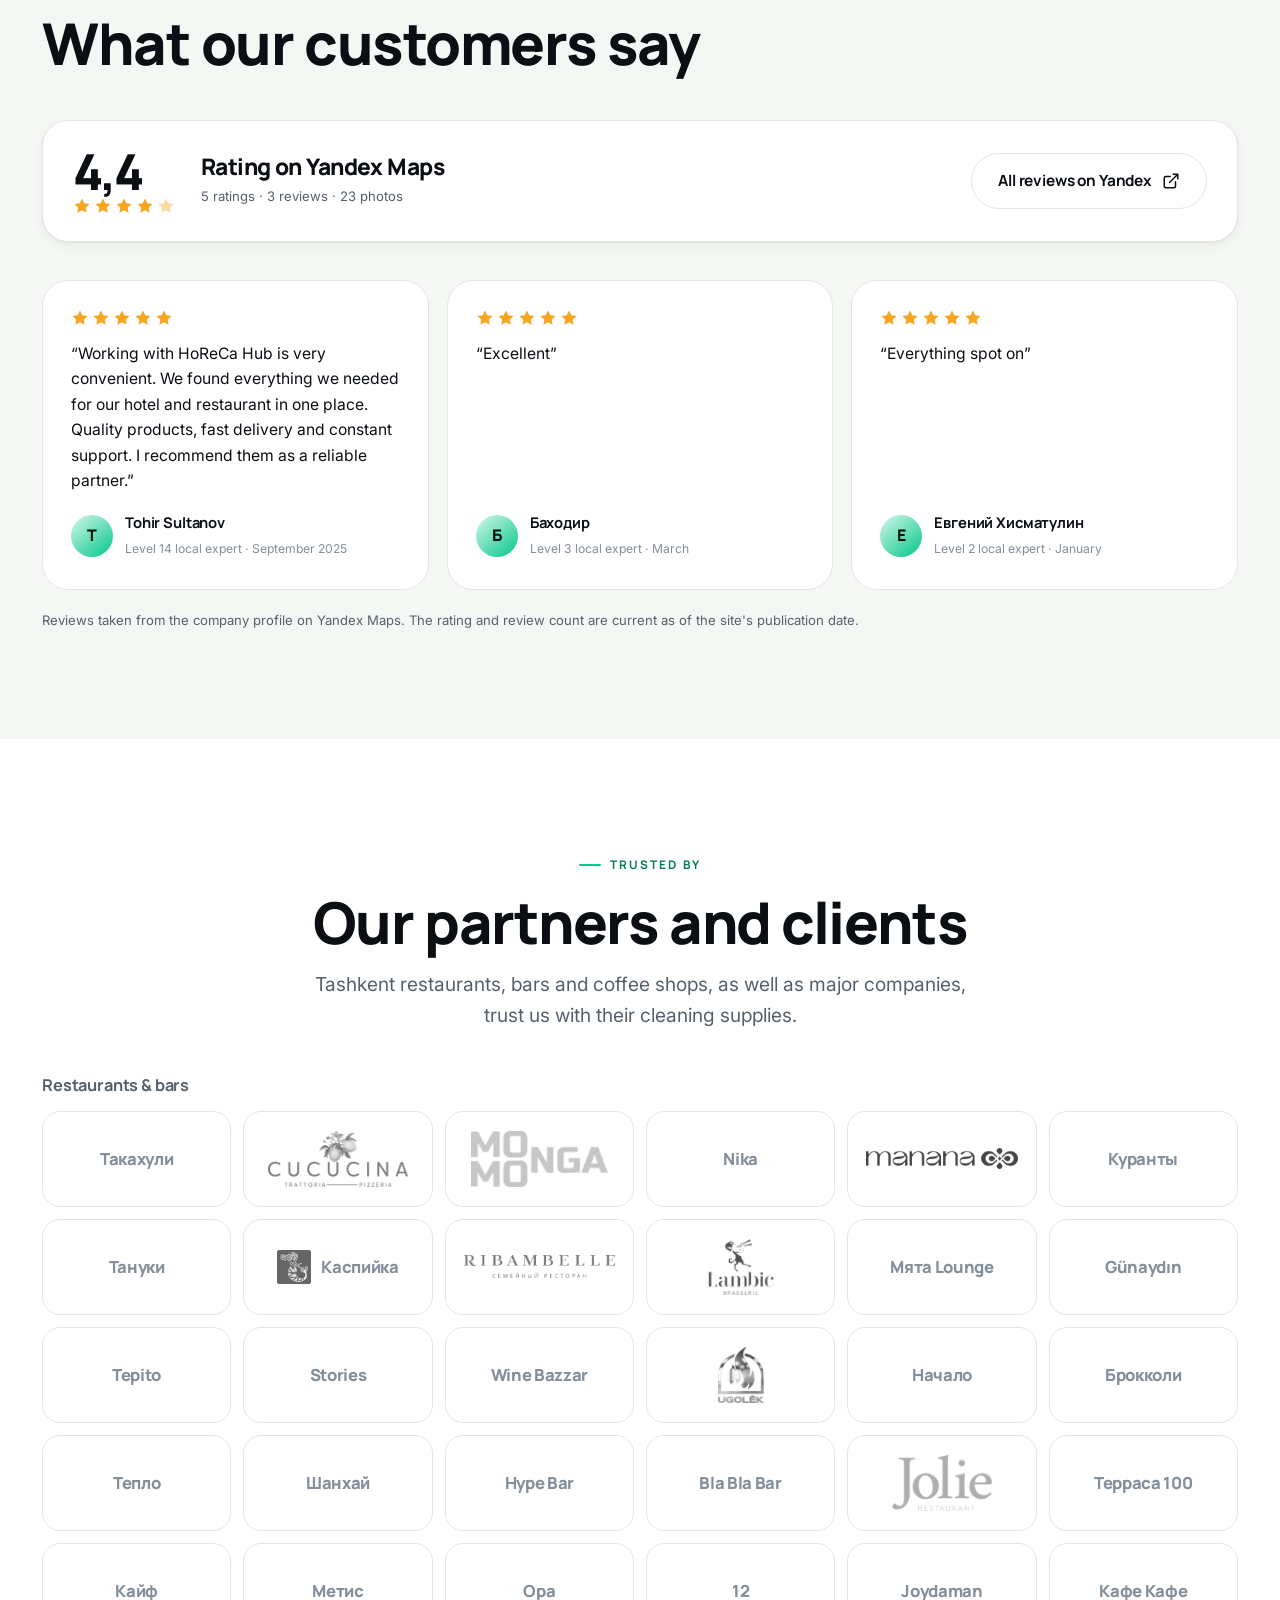
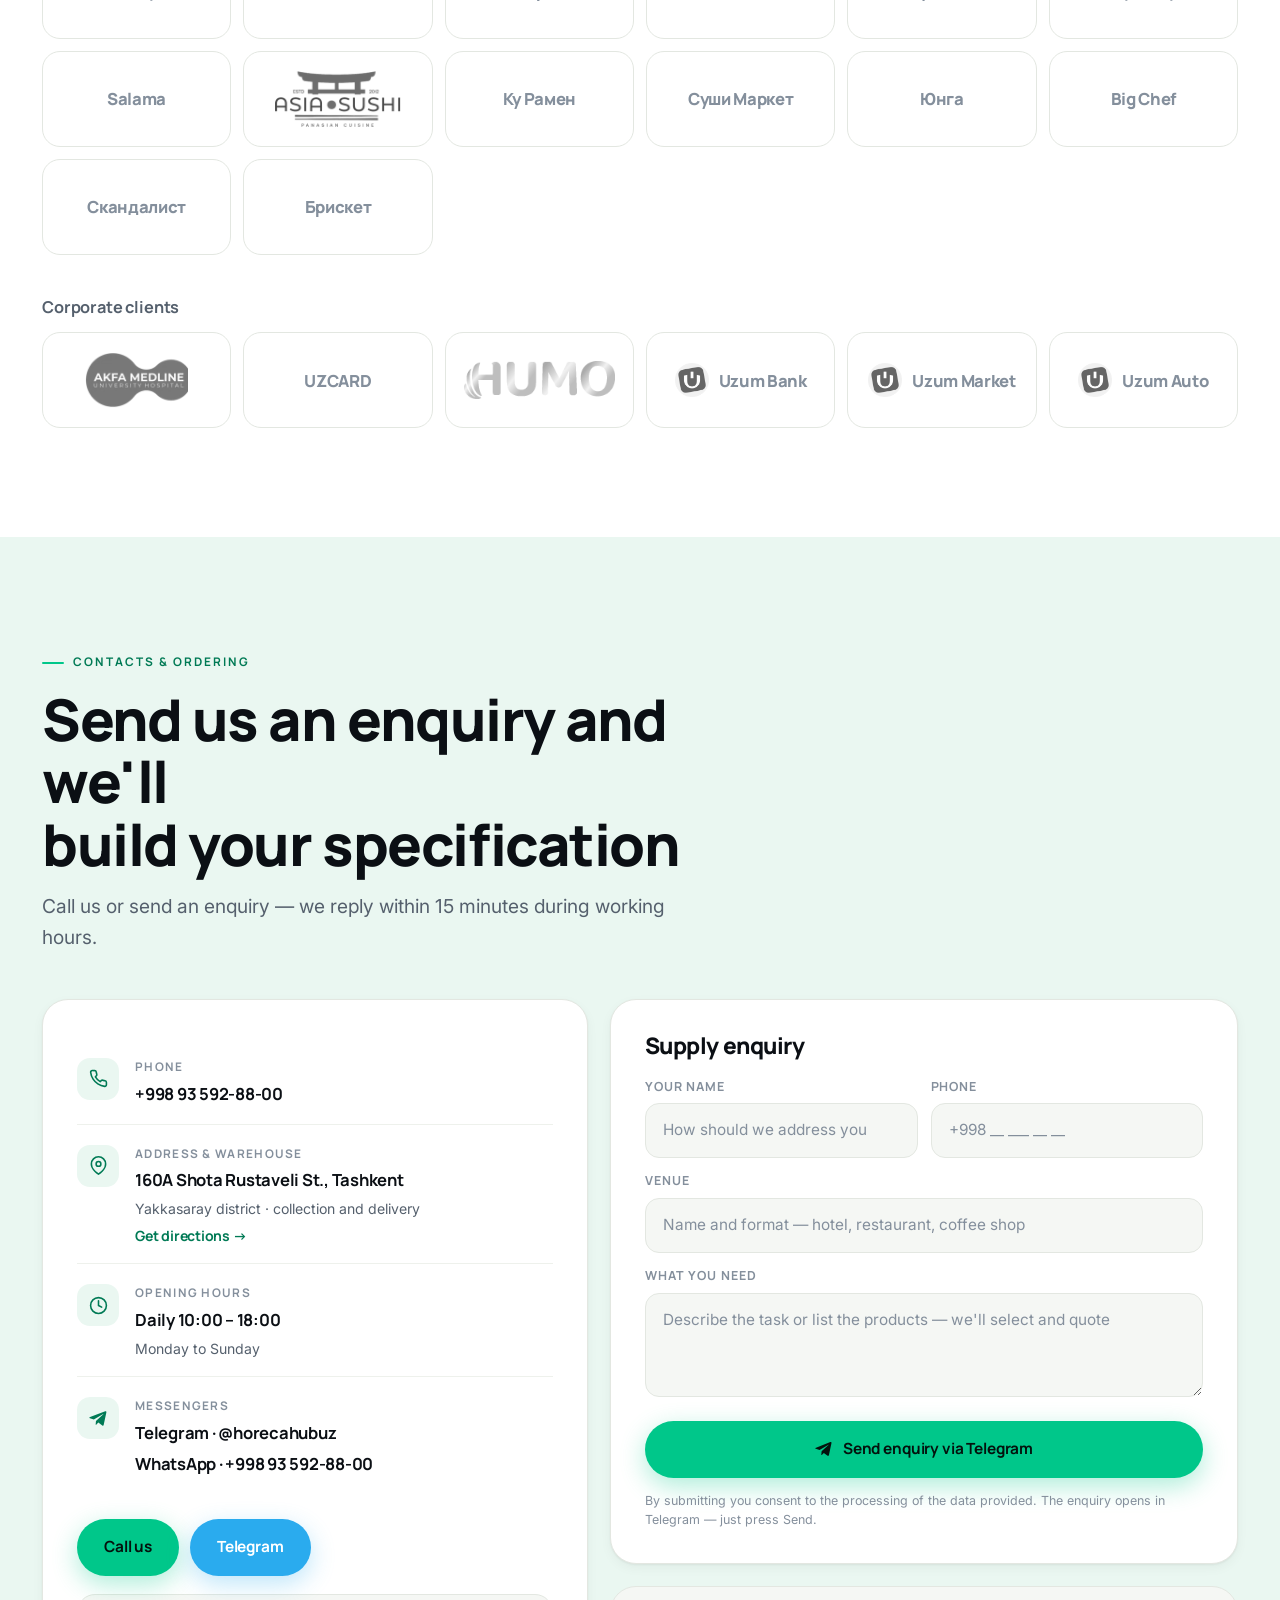
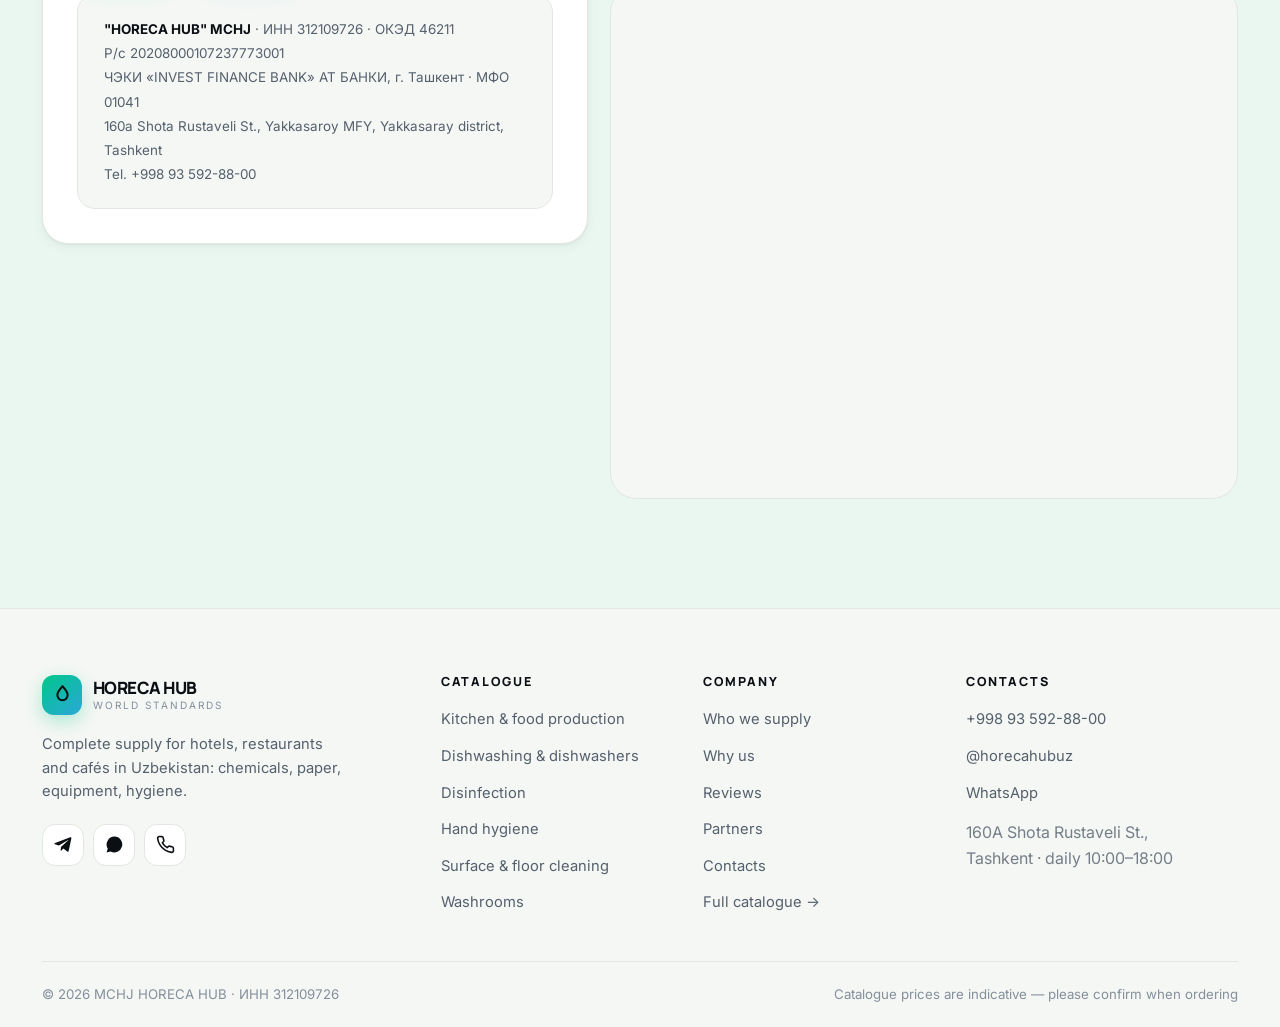
==== commit 5b06c8a7: "Header: fix overflow at 900-1300px (icon-only phone on laptops, burger below 980px) Co-Authored-By: " ====
--- a/index.html
+++ b/index.html
@@ -22,7 +22,7 @@
 <link rel="preconnect" href="https://fonts.googleapis.com">
 <link rel="preconnect" href="https://fonts.gstatic.com" crossorigin>
 <link href="https://fonts.googleapis.com/css2?family=Inter:wght@400;500;600;700&family=Manrope:wght@700;800&display=swap" rel="stylesheet">
-<link rel="stylesheet" href="assets/css/main.css?v=1.3">
+<link rel="stylesheet" href="assets/css/main.css?v=1.4">
 <script type="application/ld+json">
 {"@context":"https://schema.org","@type":["Store","Organization"],
 "name":"HORECA HUB","legalName":"\"HORECA HUB\" MCHJ","taxID":"312109726",
@@ -53,7 +53,6 @@
       <a href="#segments" data-i18n="nav.segments">Кому поставляем</a>
       <a href="#why"      data-i18n="nav.why">Почему мы</a>
       <a href="#reviews"  data-i18n="nav.reviews">Отзывы</a>
-      <a href="#partners" data-i18n="nav.partners">Партнёры</a>
       <a href="#contacts" data-i18n="nav.contacts">Контакты</a>
     </nav>
 
--- a/assets/css/main.css
+++ b/assets/css/main.css
@@ -509,7 +509,7 @@
 @media(max-width:980px){
   .nav a{padding:9px 10px;font-size:.88rem}
 }
-@media(max-width:900px){
+@media(max-width:979px){
   .nav{display:none}
   .burger{display:flex}
   .hdr-tel{display:none}
@@ -568,7 +568,14 @@
 .par-wm{font-family:var(--fd);font-weight:800;font-size:1.04rem;letter-spacing:-.02em;line-height:1.15;
   text-align:center;color:var(--txt-3);transition:color .25s}
 .par:hover .par-wm{color:var(--txt)}
+.par-txt{gap:10px}
+.par .par-mk{max-height:34px;flex:none}
 @media(max-width:1080px){.pars,.pars-corp{grid-template-columns:repeat(4,1fr)}}
 @media(max-width:680px){.pars,.pars-corp{grid-template-columns:repeat(3,1fr);gap:8px}
   .par{height:76px;padding:10px}.par img{max-height:42px}.par-wm{font-size:.86rem}}
-@media(max-width:440px){.pars,.pars-corp{grid-template-columns:repeat(2,1fr)}}
+@media(max-width:440px){.par{height:62px;padding:8px;border-radius:var(--r-s)}.par img{max-height:32px}
+  .par .par-mk{max-height:22px}.par-txt{gap:6px}.par-wm{font-size:.76rem}.par-t{margin:32px 0 12px}}
+
+/* шапка: на ноутбуках номер прячем в иконку, чтобы кнопка «Заказать» не уезжала за край */
+@media(max-width:1300px) and (min-width:901px){.hdr-tel{font-size:0;gap:0}.hdr-tel svg{width:20px;height:20px}}
+@media(max-width:1080px) and (min-width:901px){.nav a{padding:9px 8px;font-size:.86rem}.lang button{padding-inline:7px}}
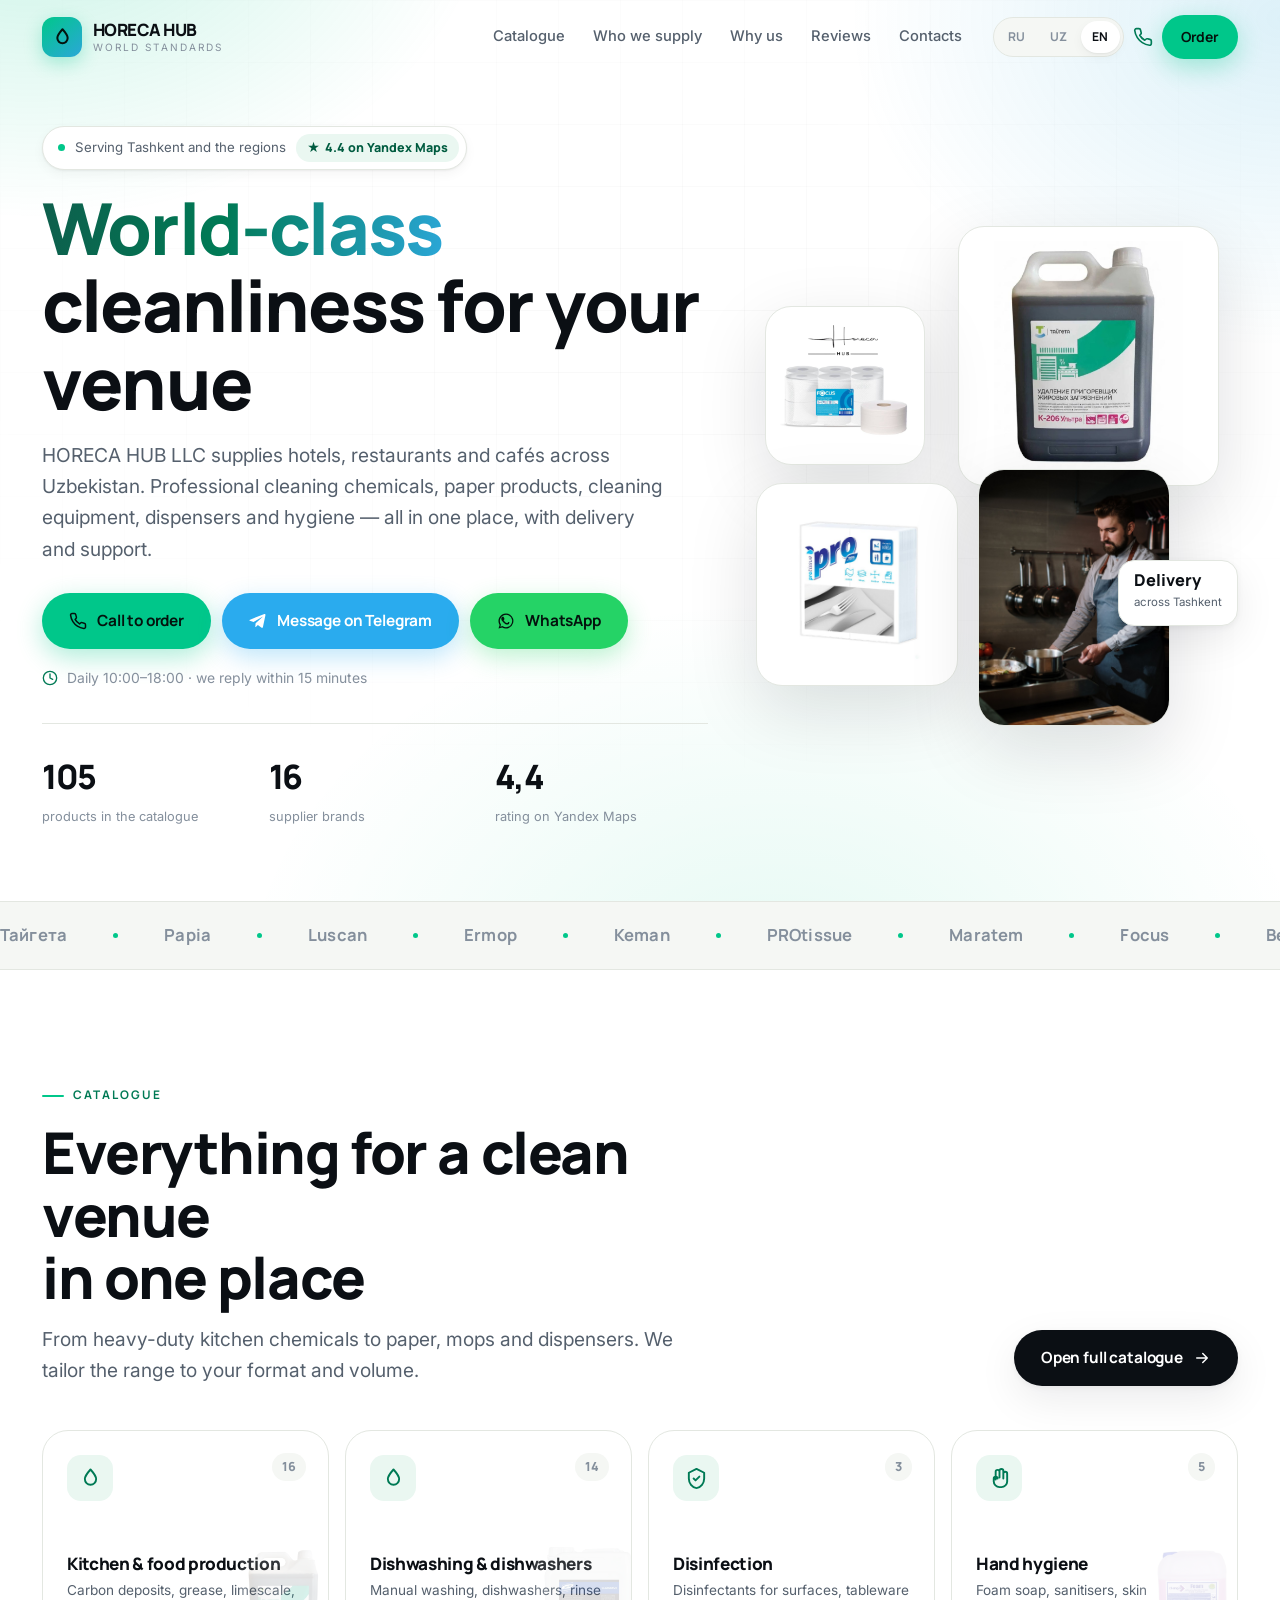
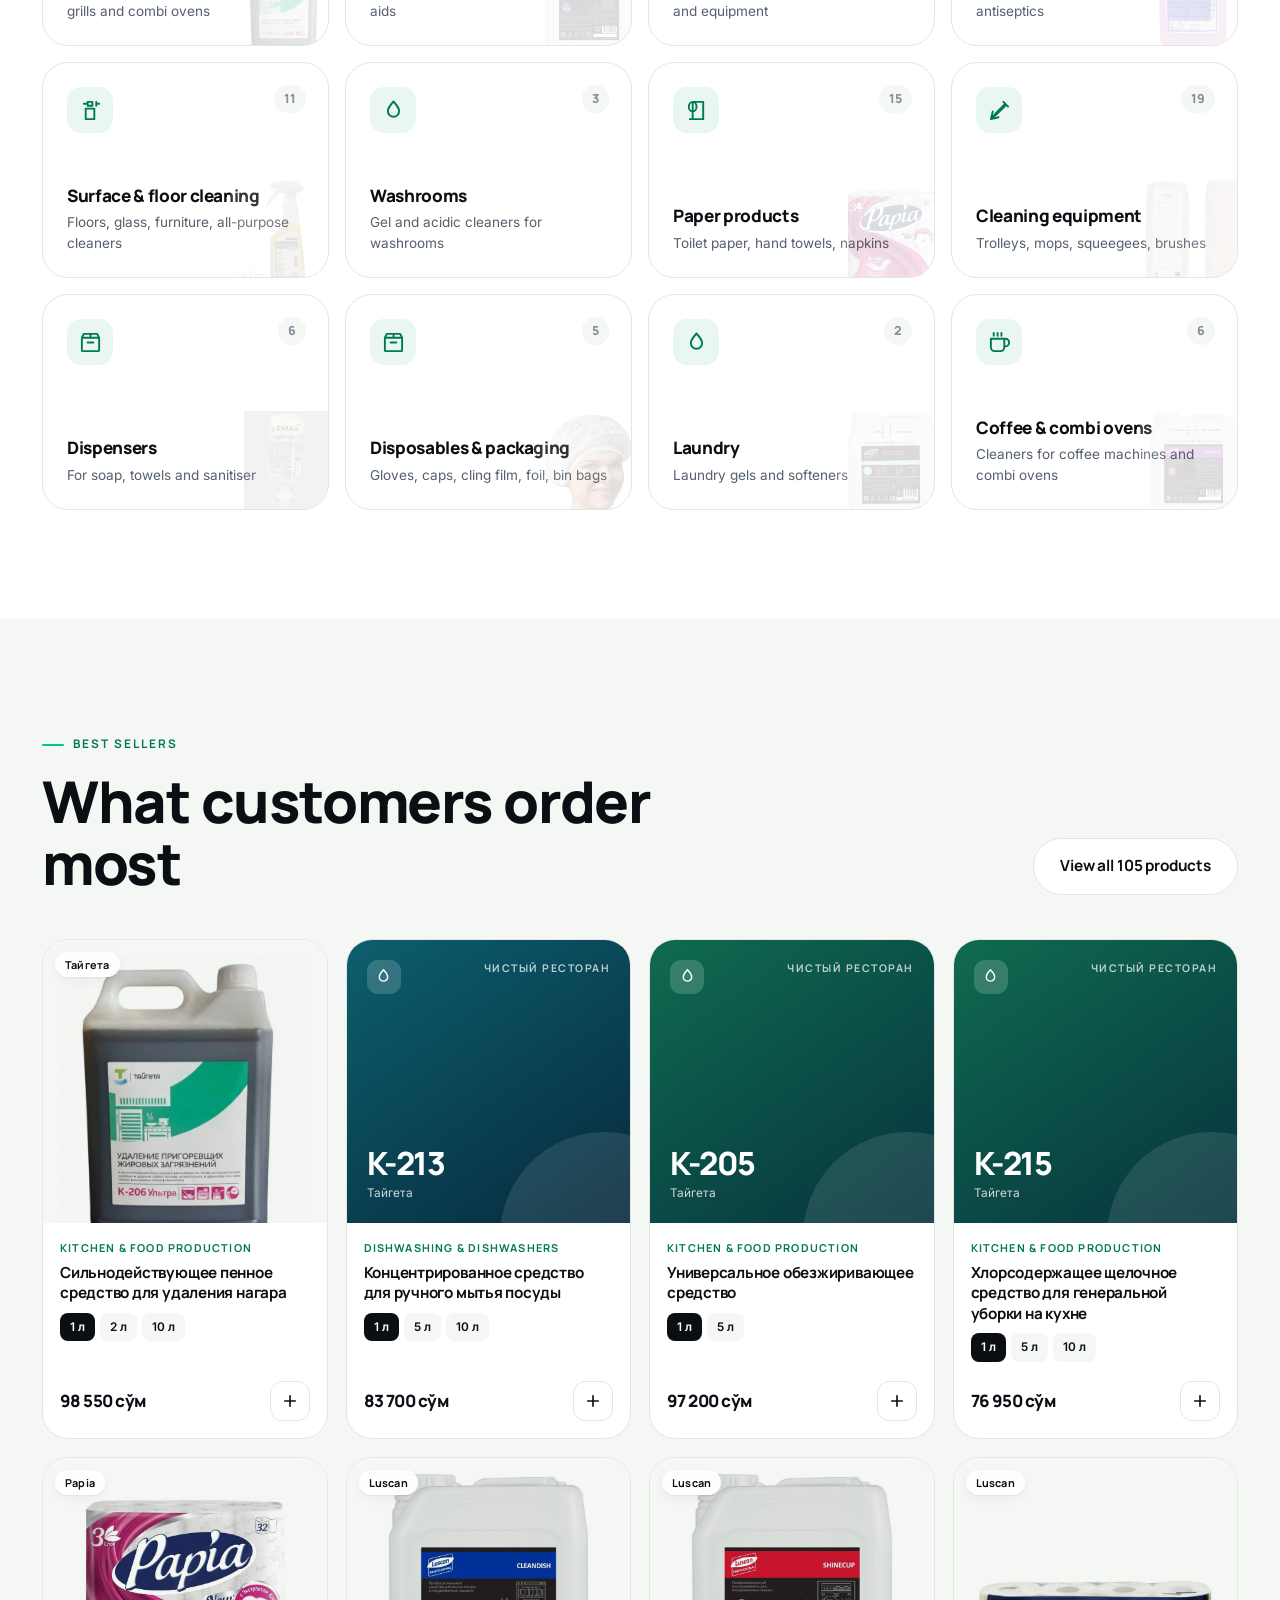
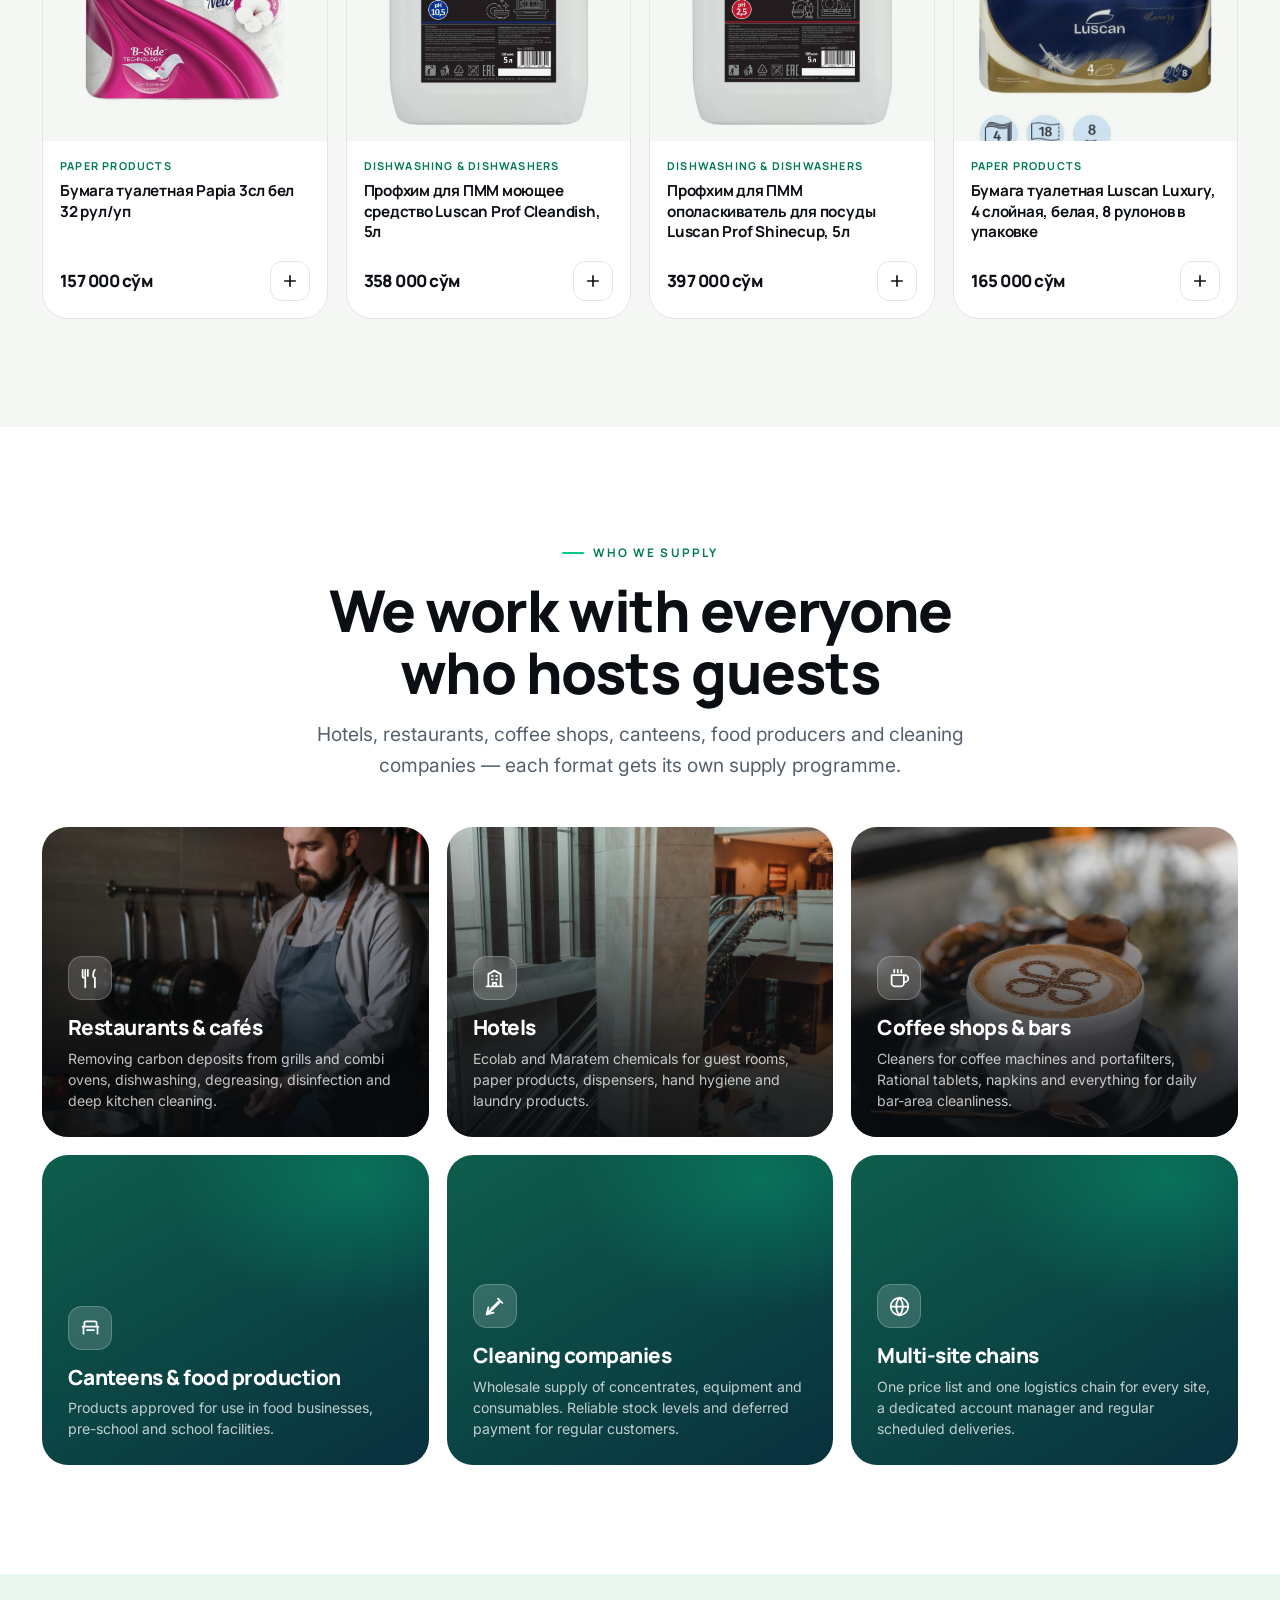
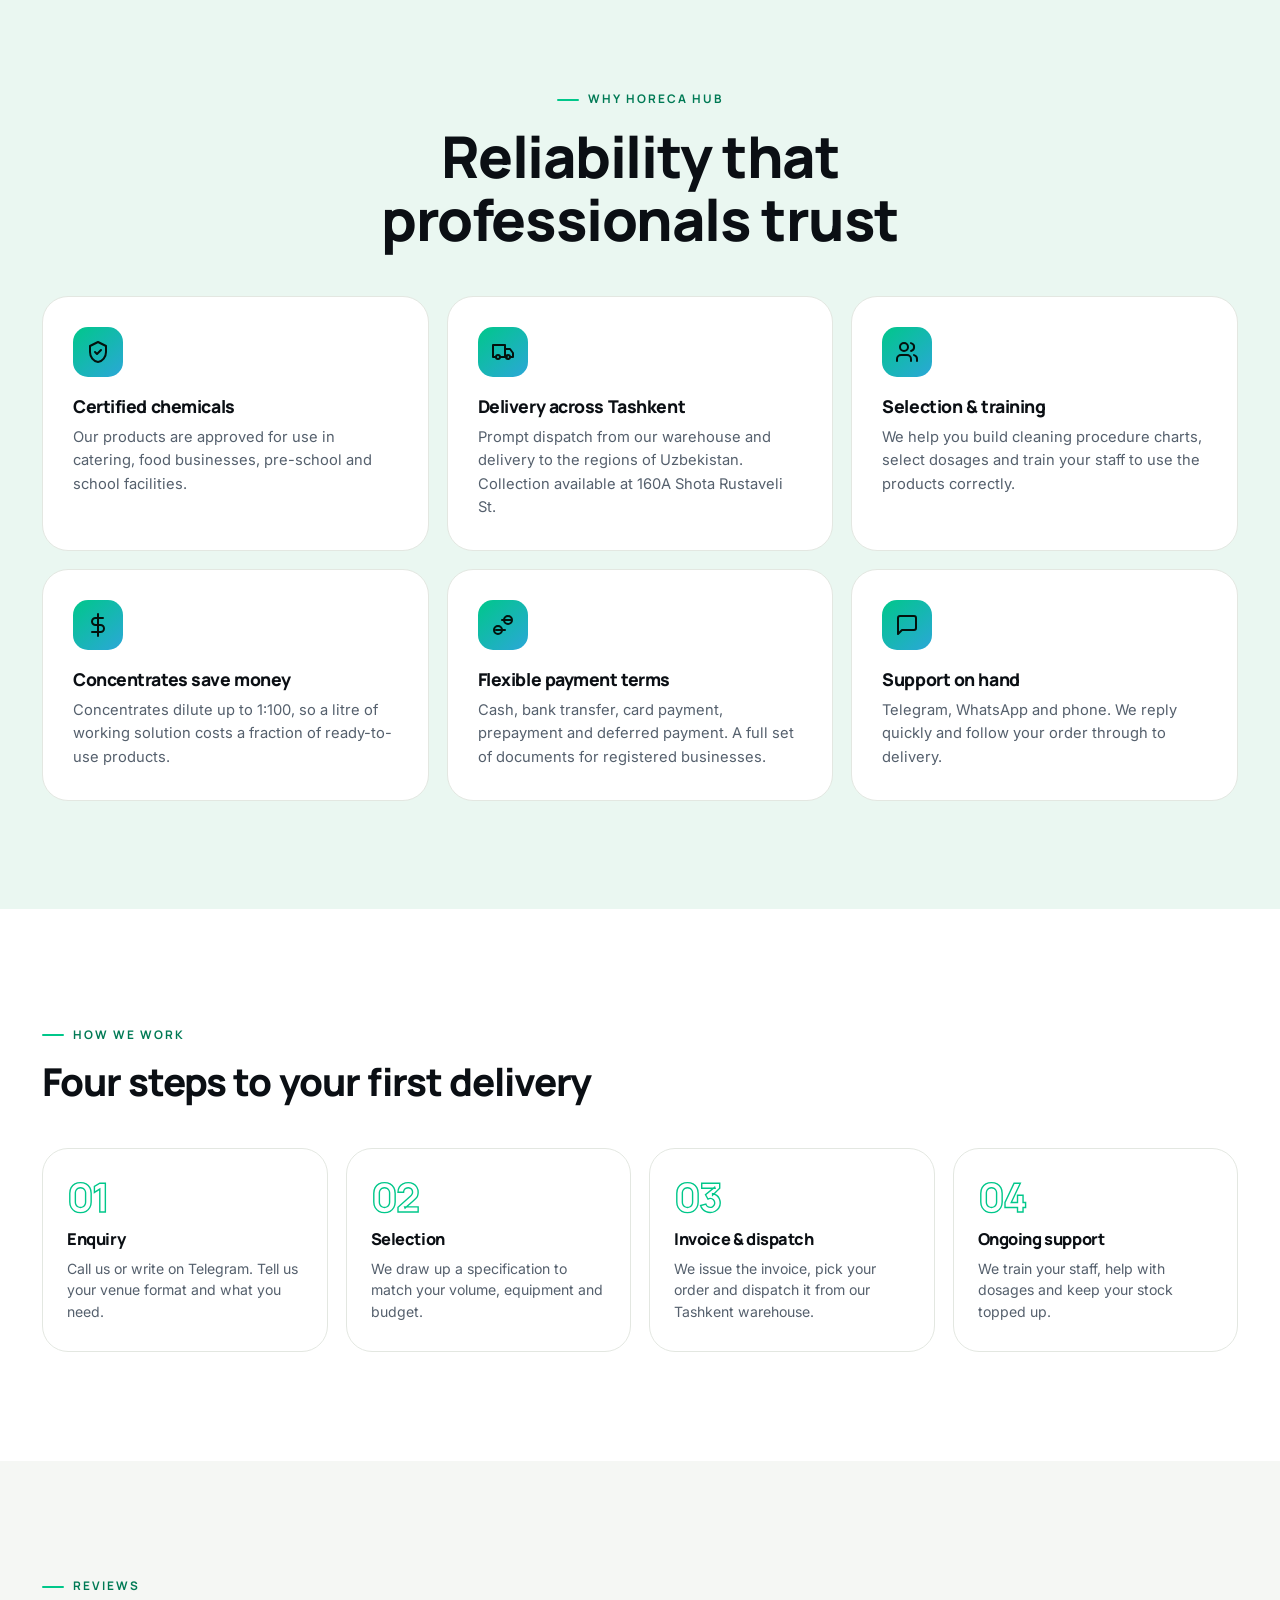
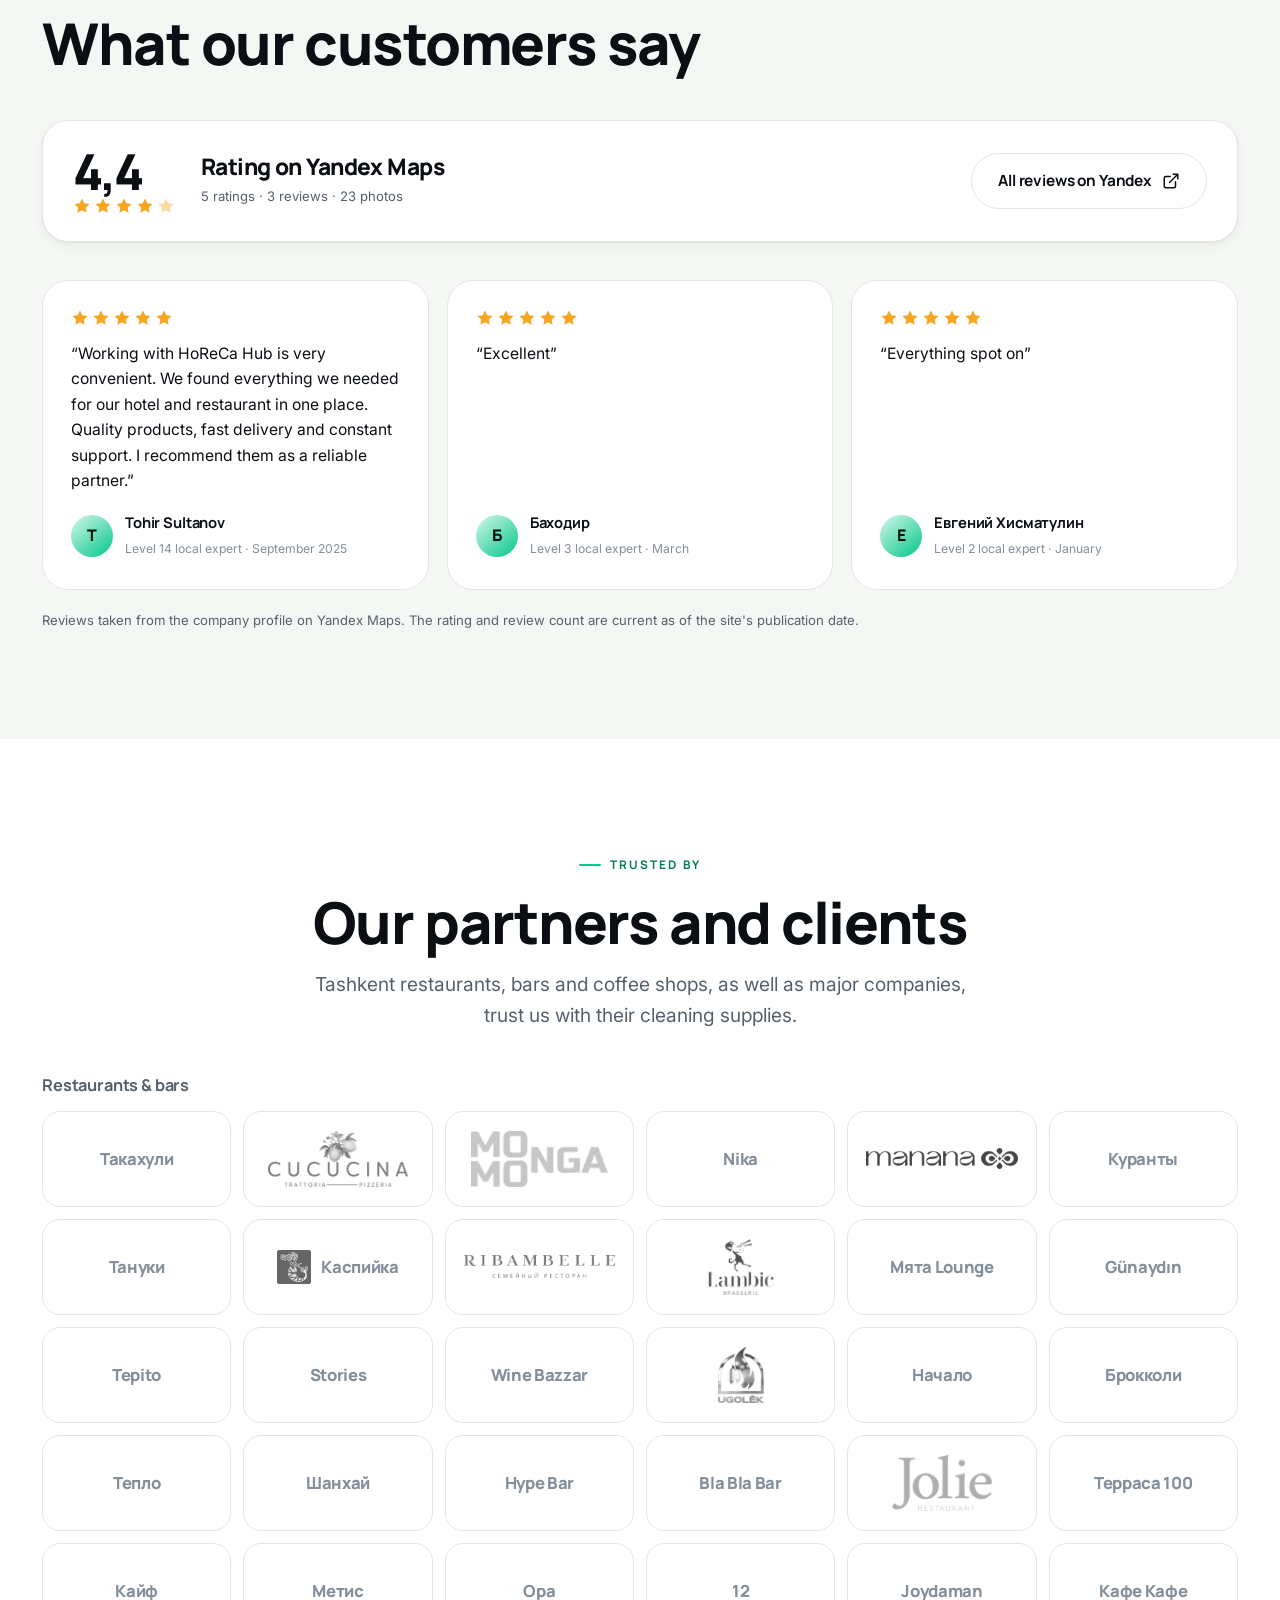
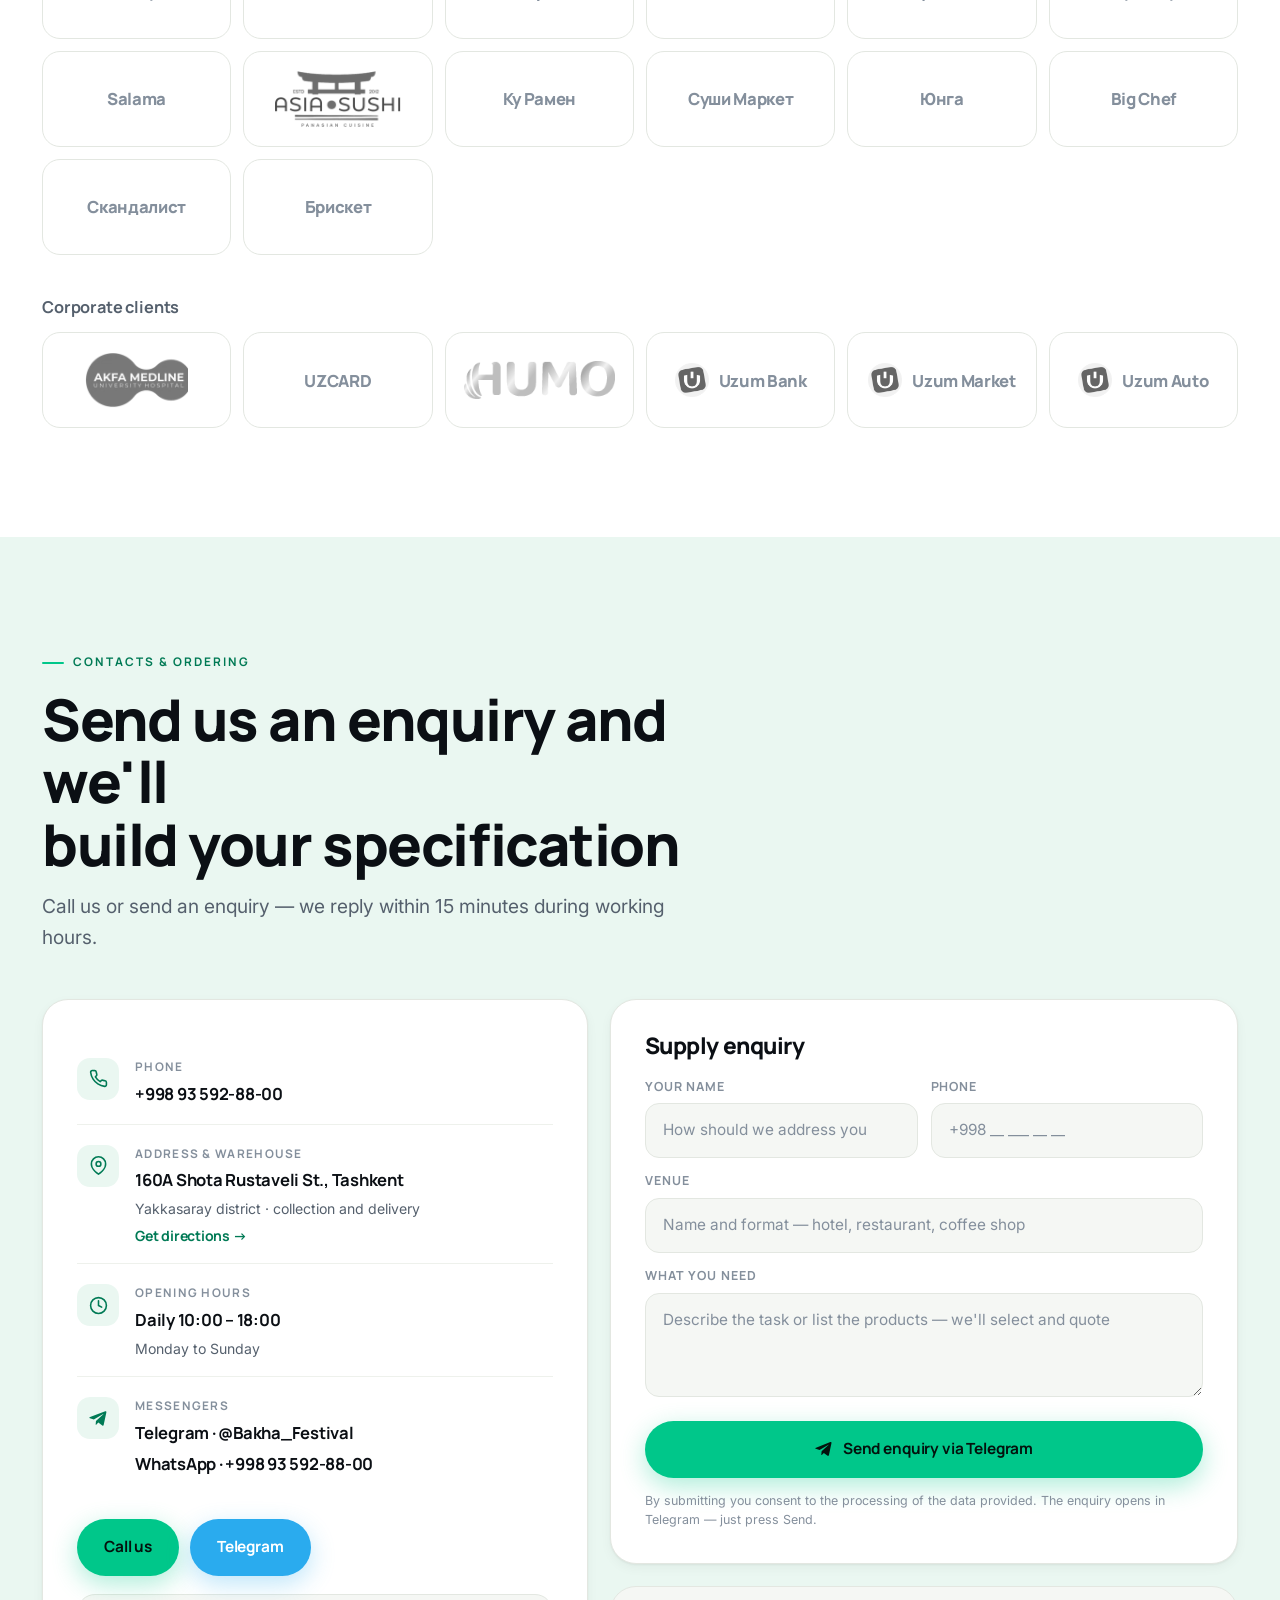
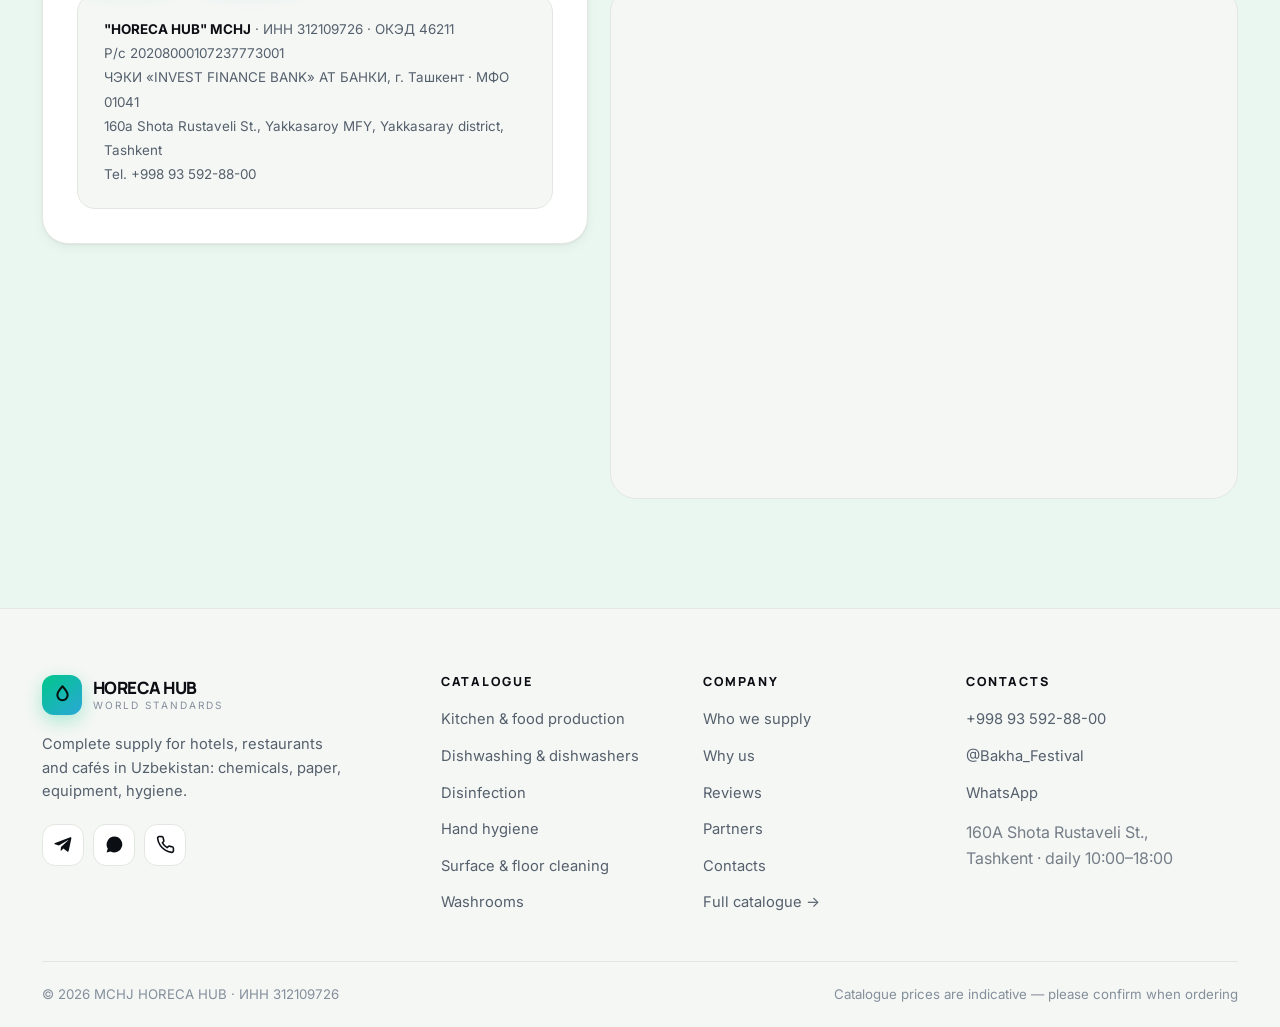
==== commit 5cdc523b: "Telegram: switch all links and order form to @Bakha_Festival Co-Authored-By: Claude Opus 5.5 <norepl" ====
--- a/index.html
+++ b/index.html
@@ -32,7 +32,7 @@
 "geo":{"@type":"GeoCoordinates","latitude":41.255294,"longitude":69.215194},
 "openingHoursSpecification":{"@type":"OpeningHoursSpecification","dayOfWeek":["Monday","Tuesday","Wednesday","Thursday","Friday","Saturday","Sunday"],"opens":"10:00","closes":"18:00"},
 "aggregateRating":{"@type":"AggregateRating","ratingValue":"4.4","reviewCount":"3","ratingCount":"5","bestRating":"5"},
-"sameAs":["https://t.me/horecahubuz","https://yandex.uz/maps/org/horecahub/129416108377/"]}
+"sameAs":["https://t.me/Bakha_Festival","https://yandex.uz/maps/org/horecahub/129416108377/"]}
 </script>
 </head>
 <body>
@@ -87,7 +87,7 @@
   <a class="d-l" href="catalog.html" data-i18n="nav.full">Весь каталог →</a>
   <div class="d-act">
     <a class="btn btn-a btn-block" href="tel:+998935928800" data-i18n="btn.call">Позвонить</a>
-    <a class="btn btn-tg btn-block" href="https://t.me/horecahubuz" target="_blank" rel="noopener">Telegram</a>
+    <a class="btn btn-tg btn-block" href="https://t.me/Bakha_Festival" target="_blank" rel="noopener">Telegram</a>
   </div>
 </div>
 
@@ -107,7 +107,7 @@
           <svg viewBox="0 0 24 24" fill="none" stroke="currentColor" stroke-width="2" stroke-linecap="round" stroke-linejoin="round"><path d="M22 16.9v3a2 2 0 0 1-2.2 2 19.8 19.8 0 0 1-8.6-3.1 19.5 19.5 0 0 1-6-6A19.8 19.8 0 0 1 2.1 4.2 2 2 0 0 1 4.1 2h3a2 2 0 0 1 2 1.7c.1 1 .4 1.9.7 2.8a2 2 0 0 1-.5 2.1L8.1 9.9a16 16 0 0 0 6 6l1.3-1.2a2 2 0 0 1 2.1-.5c.9.3 1.8.6 2.8.7a2 2 0 0 1 1.7 2Z"/></svg>
           <span data-i18n="cta.call">Позвонить и заказать</span>
         </a>
-        <a class="btn btn-tg" href="https://t.me/horecahubuz" target="_blank" rel="noopener">
+        <a class="btn btn-tg" href="https://t.me/Bakha_Festival" target="_blank" rel="noopener">
           <svg viewBox="0 0 24 24" fill="currentColor"><path d="M21.9 4.3 18.6 20c-.2 1.1-.9 1.4-1.8.9l-5-3.7-2.4 2.3c-.3.3-.5.5-1 .5l.4-5 9.2-8.3c.4-.4-.1-.6-.6-.2L6.1 13.2l-4.9-1.5c-1-.3-1-1 .2-1.5l19.1-7.4c.9-.3 1.7.2 1.4 1.5Z"/></svg>
           <span data-i18n="cta.tg">Написать в Telegram</span>
         </a>
@@ -377,7 +377,7 @@
           <div class="ct-row">
             <span class="ct-ic"><svg viewBox="0 0 24 24" fill="currentColor"><path d="M21.9 4.3 18.6 20c-.2 1.1-.9 1.4-1.8.9l-5-3.7-2.4 2.3c-.3.3-.5.5-1 .5l.4-5 9.2-8.3c.4-.4-.1-.6-.6-.2L6.1 13.2l-4.9-1.5c-1-.3-1-1 .2-1.5l19.1-7.4c.9-.3 1.7.2 1.4 1.5Z"/></svg></span>
             <div><i data-i18n="ct.msg">Мессенджеры</i>
-              <a class="cv" href="https://t.me/horecahubuz" target="_blank" rel="noopener">Telegram · @horecahubuz</a>
+              <a class="cv" href="https://t.me/Bakha_Festival" target="_blank" rel="noopener">Telegram · @Bakha_Festival</a>
               <a class="cv" href="https://wa.me/998935928800" target="_blank" rel="noopener">WhatsApp · +998 93 592-88-00</a>
             </div>
           </div>
@@ -385,7 +385,7 @@
 
         <div class="cta-row" style="margin-top:26px">
           <a class="btn btn-a" href="tel:+998935928800" data-i18n="btn.call">Позвонить</a>
-          <a class="btn btn-tg" href="https://t.me/horecahubuz" target="_blank" rel="noopener">Telegram</a>
+          <a class="btn btn-tg" href="https://t.me/Bakha_Festival" target="_blank" rel="noopener">Telegram</a>
         </div>
 
         <div class="req">
@@ -450,7 +450,7 @@
         </a>
         <p style="font-size:.92rem;max-width:34ch" data-i18n="ft.about">Комплексное снабжение гостиниц, ресторанов и кафе в Узбекистане: химия, бумага, инвентарь, гигиена.</p>
         <div class="soc">
-          <a href="https://t.me/horecahubuz" target="_blank" rel="noopener" aria-label="Telegram"><svg viewBox="0 0 24 24" fill="currentColor"><path d="M21.9 4.3 18.6 20c-.2 1.1-.9 1.4-1.8.9l-5-3.7-2.4 2.3c-.3.3-.5.5-1 .5l.4-5 9.2-8.3c.4-.4-.1-.6-.6-.2L6.1 13.2l-4.9-1.5c-1-.3-1-1 .2-1.5l19.1-7.4c.9-.3 1.7.2 1.4 1.5Z"/></svg></a>
+          <a href="https://t.me/Bakha_Festival" target="_blank" rel="noopener" aria-label="Telegram"><svg viewBox="0 0 24 24" fill="currentColor"><path d="M21.9 4.3 18.6 20c-.2 1.1-.9 1.4-1.8.9l-5-3.7-2.4 2.3c-.3.3-.5.5-1 .5l.4-5 9.2-8.3c.4-.4-.1-.6-.6-.2L6.1 13.2l-4.9-1.5c-1-.3-1-1 .2-1.5l19.1-7.4c.9-.3 1.7.2 1.4 1.5Z"/></svg></a>
           <a href="https://wa.me/998935928800" target="_blank" rel="noopener" aria-label="WhatsApp"><svg viewBox="0 0 24 24" fill="currentColor"><path d="M17.5 14.4c-.3-.2-1.8-.9-2-1s-.5-.1-.7.1-.8 1-1 1.2-.4.2-.7.1a8.2 8.2 0 0 1-2.4-1.5 9 9 0 0 1-1.7-2.1c-.1-.3 0-.4.1-.6l.5-.6.3-.5V9l-1-2.3c-.2-.6-.5-.5-.7-.5h-.6c-.2 0-.6.1-.9.4A3.3 3.3 0 0 0 5.7 9c0 1.5 1 2.9 1.2 3.1a12 12 0 0 0 4.6 4.1c1.8.7 2.2.6 2.6.5.6 0 1.8-.7 2-1.5.3-.7.3-1.3.2-1.4l-.8-.4ZM12 2a10 10 0 0 0-8.5 15.2L2 22l4.9-1.3A10 10 0 1 0 12 2Z"/></svg></a>
           <a href="tel:+998935928800" aria-label="+998 93 592-88-00"><svg viewBox="0 0 24 24" fill="none" stroke="currentColor" stroke-width="2" stroke-linecap="round" stroke-linejoin="round"><path d="M22 16.9v3a2 2 0 0 1-2.2 2 19.8 19.8 0 0 1-8.6-3.1 19.5 19.5 0 0 1-6-6A19.8 19.8 0 0 1 2.1 4.2 2 2 0 0 1 4.1 2h3a2 2 0 0 1 2 1.7c.1 1 .4 1.9.7 2.8a2 2 0 0 1-.5 2.1L8.1 9.9a16 16 0 0 0 6 6l1.3-1.2a2 2 0 0 1 2.1-.5c.9.3 1.8.6 2.8.7a2 2 0 0 1 1.7 2Z"/></svg></a>
         </div>
@@ -466,7 +466,7 @@
       </ul></div>
       <div><h4 data-i18n="ft.contacts">Контакты</h4><ul>
         <li><a href="tel:+998935928800">+998 93 592-88-00</a></li>
-        <li><a href="https://t.me/horecahubuz" target="_blank" rel="noopener">@horecahubuz</a></li>
+        <li><a href="https://t.me/Bakha_Festival" target="_blank" rel="noopener">@Bakha_Festival</a></li>
         <li><a href="https://wa.me/998935928800" target="_blank" rel="noopener">WhatsApp</a></li>
         <li style="margin-top:4px;opacity:.8" data-i18n-html="ft.addr">ул. Шота Руставели, 160А,<br>Ташкент · ежедневно 10:00–18:00</li>
       </ul></div>
@@ -480,7 +480,7 @@
 
 <div class="mbar">
   <a class="btn btn-a" href="tel:+998935928800" data-i18n="btn.call">Позвонить</a>
-  <a class="btn btn-tg" href="https://t.me/horecahubuz" target="_blank" rel="noopener">Telegram</a>
+  <a class="btn btn-tg" href="https://t.me/Bakha_Festival" target="_blank" rel="noopener">Telegram</a>
 </div>
 
 <div class="toast" id="toast"><svg viewBox="0 0 24 24" fill="none" stroke="currentColor" stroke-width="2.4" stroke-linecap="round" stroke-linejoin="round"><path d="M20 6 9 17l-5-5"/></svg><span id="toast-t"></span></div>
@@ -488,6 +488,6 @@
 <script src="assets/js/i18n.js?v=1.3"></script>
 <script src="assets/js/data.js?v=1.3"></script>
 <script src="assets/js/partners.js?v=1.3"></script>
-<script src="assets/js/app.js?v=1.3"></script>
+<script src="assets/js/app.js?v=1.5"></script>
 </body>
 </html>
